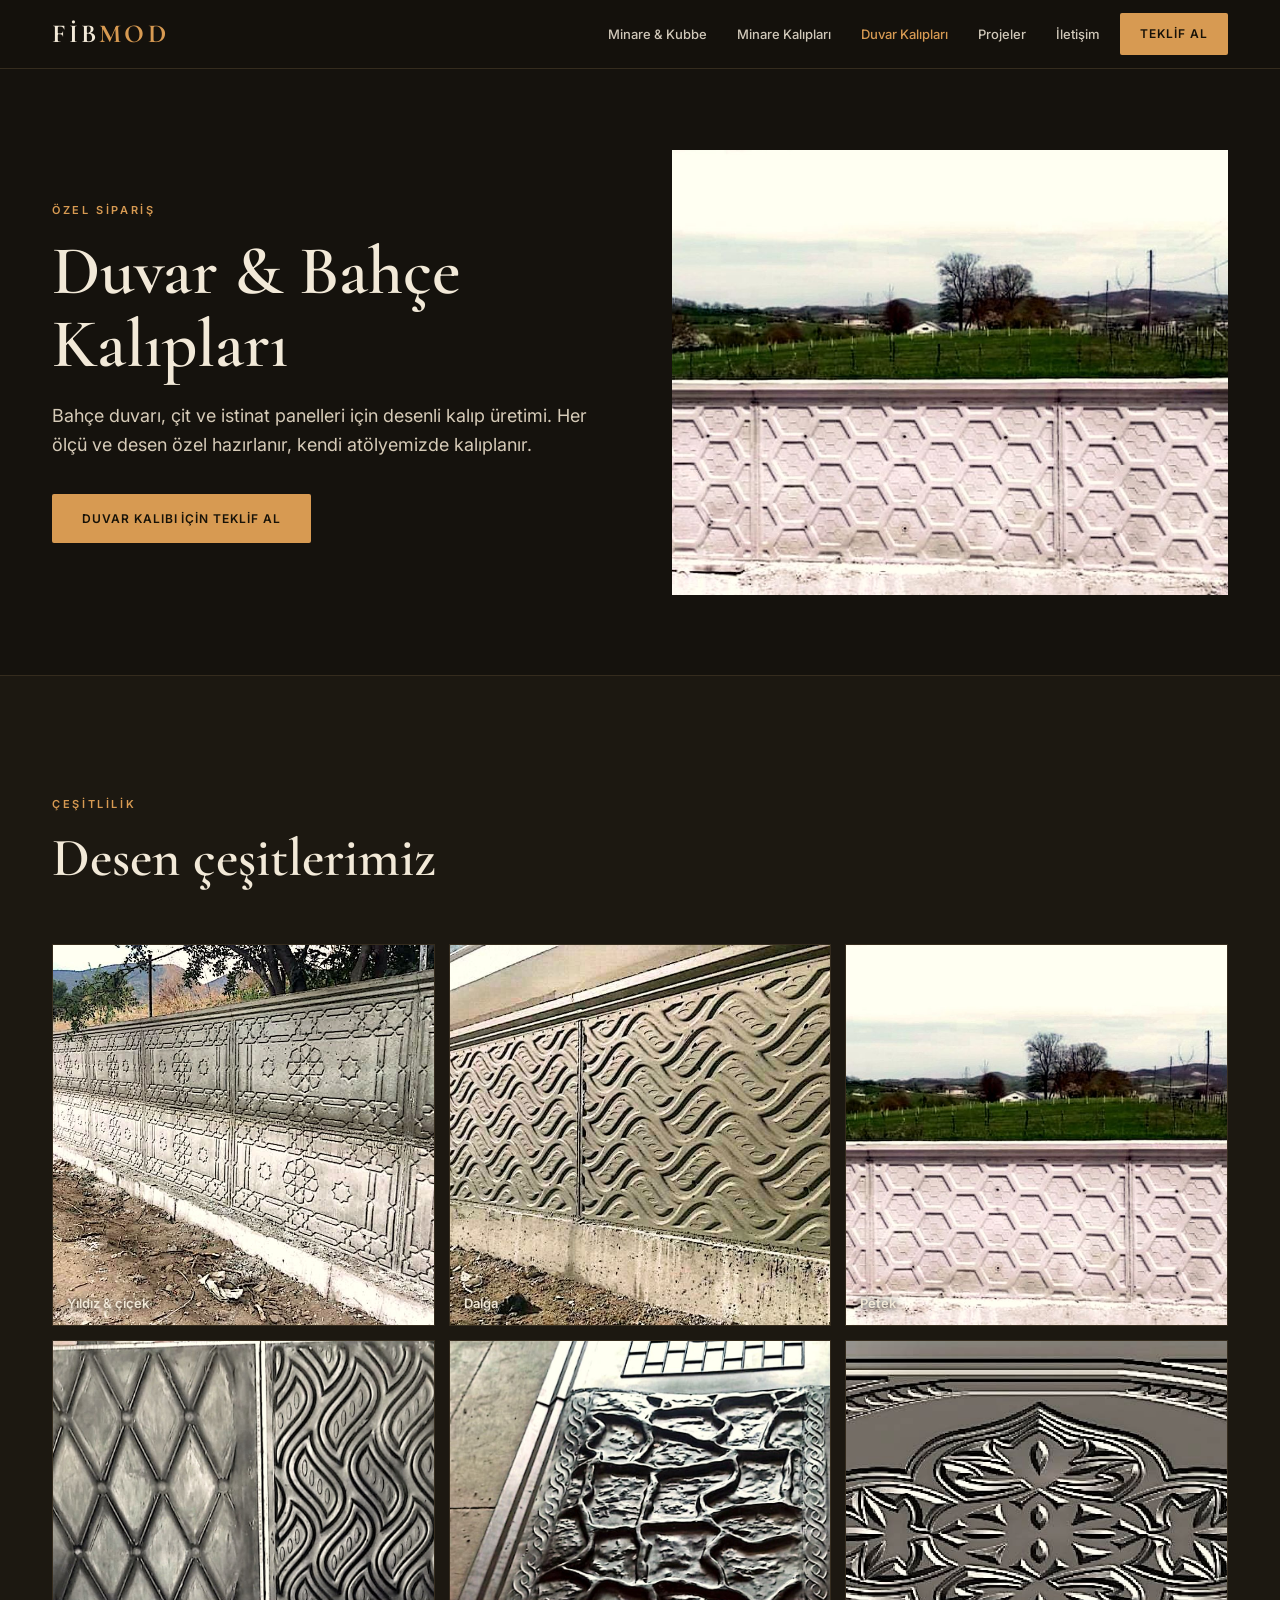
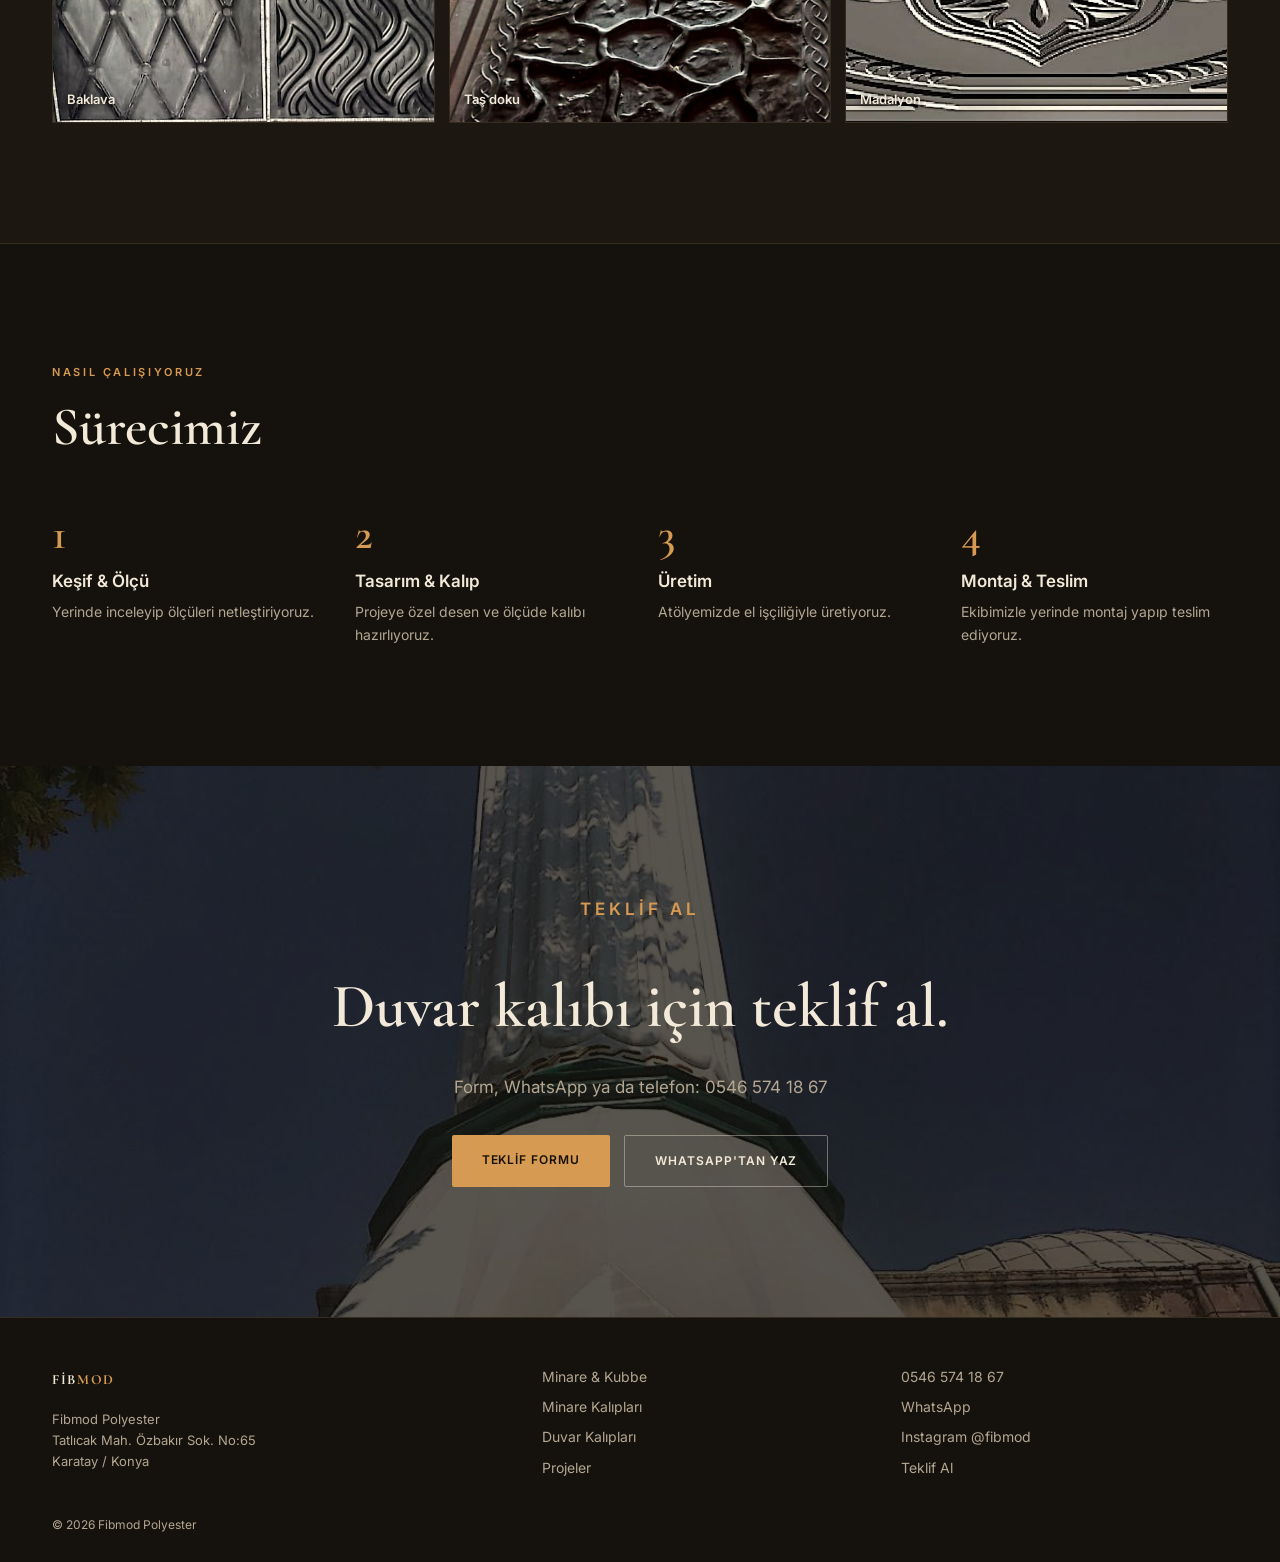
==== duvar-kalip.html @ ae0dadd7 "Add files via upload" ====
<!DOCTYPE html>
<html lang="tr">
<head>
<meta charset="UTF-8">
<meta name="viewport" content="width=device-width, initial-scale=1">
<title>Duvar & Bahçe Kalıpları | Fibmod Polyester</title>
<meta name="description" content="Bahçe duvarı, çit ve istinat panelleri için desenli kalıp üretimi. Fibmod Polyester, Konya.">
<link rel="canonical" href="https://serkanacr93.github.io/fibmod/duvar-kalip.html">
<meta property="og:title" content="Duvar & Bahçe Kalıpları | Fibmod Polyester">
<meta property="og:description" content="Bahçe duvarı, çit ve istinat panelleri için desenli kalıp üretimi. Fibmod Polyester, Konya.">
<meta property="og:image" content="https://serkanacr93.github.io/fibmod/f199.jpg">
<meta property="og:type" content="website">
<link rel="icon" type="image/svg+xml" href="favicon.svg">
<link rel="preconnect" href="https://fonts.googleapis.com">
<link rel="preconnect" href="https://fonts.gstatic.com" crossorigin>
<link href="https://fonts.googleapis.com/css2?family=Cormorant+Garamond:wght@500;600;700&family=Inter:wght@400;500;600&display=swap" rel="stylesheet">
<link rel="stylesheet" href="fibmod.css?v=1">

</head>
<body class="sub">
<header><div class="wrap hd"><a class="logo" href="index.html">FİB<span>MOD</span></a>
<nav id="nav"><a href="minare-kubbe.html">Minare &amp; Kubbe</a><a href="kaliplar.html">Minare Kalıpları</a><a href="duvar-kalip.html" class="on">Duvar Kalıpları</a><a href="projeler.html">Projeler</a><a href="iletisim.html">İletişim</a></nav>
<a class="btn btn-p" href="iletisim.html#teklif">Teklif Al</a>
<button class="nt" id="nt" aria-label="Menü"><span></span><span></span><span></span></button></div></header>
<main>

<section class="page-top"><div class="wrap two">
<div><p class="eyebrow">Özel Sipariş</p><h1>Duvar &amp; Bahçe Kalıpları</h1>
<p class="lead">Bahçe duvarı, çit ve istinat panelleri için desenli kalıp üretimi. Her ölçü ve desen özel hazırlanır, kendi atölyemizde kalıplanır.</p>
<div class="acts"><a class="btn btn-p wa" data-msg="Merhaba, duvar kalıbı için teklif almak istiyorum." href="#">Duvar Kalıbı için Teklif Al</a></div></div>
<div class="ph wide"><img src="f199.jpg" alt="Petek desenli bahçe duvarı" style="object-position:50% 70%"></div></div></section>

<section class="blk alt"><div class="wrap"><div class="sec-h rv"><div><p class="eyebrow">Çeşitlilik</p><h2>Desen çeşitlerimiz</h2></div></div>
<div class="sq rv">
<div><img src="f190.jpg" alt="Yıldız ve çiçek desen" style="object-position:70% 30%" loading="lazy"><span>Yıldız &amp; çiçek</span></div>
<div><img src="f160.jpg" alt="Dalga desen" style="object-position:80% 30%" loading="lazy"><span>Dalga</span></div>
<div><img src="f199.jpg" alt="Petek desen" style="object-position:50% 75%" loading="lazy"><span>Petek</span></div>
<div><img src="f177.jpg" alt="Baklava ve dalga kalıbı" loading="lazy"><span>Baklava</span></div>
<div><img src="f195.jpg" alt="Taş doku kalıbı" loading="lazy"><span>Taş doku</span></div>
<div><img src="f139.jpg" alt="Madalyon desen" loading="lazy"><span>Madalyon</span></div>
</div></div></section>

<section class="blk"><div class="wrap"><div class="sec-h rv"><div><p class="eyebrow">Nasıl Çalışıyoruz</p><h2>Sürecimiz</h2></div></div><div class="steps">
<div class="rv"><b>1</b><h3>Keşif &amp; Ölçü</h3><p>Yerinde inceleyip ölçüleri netleştiriyoruz.</p></div>
<div class="rv"><b>2</b><h3>Tasarım &amp; Kalıp</h3><p>Projeye özel desen ve ölçüde kalıbı hazırlıyoruz.</p></div>
<div class="rv"><b>3</b><h3>Üretim</h3><p>Atölyemizde el işçiliğiyle üretiyoruz.</p></div>
<div class="rv"><b>4</b><h3>Montaj &amp; Teslim</h3><p>Ekibimizle yerinde montaj yapıp teslim ediyoruz.</p></div>
</div></div></section>
<section class="cta"><img src="f374.jpg" alt="" loading="lazy"><div class="wrap"><p class="eyebrow">Teklif Al</p><h2>Duvar kalıbı için teklif al.</h2><p>Form, WhatsApp ya da telefon: 0546 574 18 67</p>
<div class="acts"><a class="btn btn-p" href="iletisim.html#teklif">Teklif Formu</a><a class="btn btn-o wa" data-msg="Merhaba, duvar kalıbı için teklif almak istiyorum." href="#">WhatsApp'tan Yaz</a></div></div></section>

</main>
<footer><div class="wrap fg">
<div><a class="logo" href="index.html" style="display:inline-block;color:var(--ink)">FİB<span>MOD</span></a><p>Fibmod Polyester<br>Tatlıcak Mah. Özbakır Sok. No:65<br>Karatay / Konya</p></div>
<div><a href="minare-kubbe.html">Minare &amp; Kubbe</a><a href="kaliplar.html">Minare Kalıpları</a><a href="duvar-kalip.html">Duvar Kalıpları</a><a href="projeler.html">Projeler</a></div>
<div><a href="tel:+905465741867">0546 574 18 67</a><a class="wa" href="#">WhatsApp</a><a href="https://www.instagram.com/fibmod/" target="_blank" rel="noopener">Instagram @fibmod</a><a href="iletisim.html#teklif">Teklif Al</a></div>
</div><div class="wrap cp">© <span id="yr"></span> Fibmod Polyester</div></footer>
<div class="lb" id="lb"><img alt=""></div>
<script src="fibmod.js?v=1"></script>
</body>
</html>
---- fibmod.css ----
:root{--bg:#15120d;--bg2:#1c1811;--ink:#f2e9d8;--soft:#b3a692;--acc:#d79a52;--line:#352c1e;--serif:"Cormorant Garamond",Georgia,serif;--sans:"Inter",-apple-system,"Segoe UI",sans-serif}
*{box-sizing:border-box}html{scroll-behavior:smooth}
body{margin:0;background:var(--bg);color:var(--ink);font-family:var(--sans);line-height:1.6;-webkit-font-smoothing:antialiased}
img{display:block;width:100%;height:100%;object-fit:cover}
a{color:inherit}
.wrap{max-width:1240px;margin:0 auto;padding:0 32px}
.eyebrow{font-size:11px;letter-spacing:.24em;text-transform:uppercase;color:var(--acc);font-weight:600;margin:0 0 16px}
h1,h2,h3{font-family:var(--serif);font-weight:600;margin:0;color:var(--ink)}
p{color:var(--soft);margin:0}
.center{text-align:center}
.btn{display:inline-block;padding:15px 30px;font-size:12px;font-weight:600;letter-spacing:.08em;text-transform:uppercase;text-decoration:none;border-radius:2px;border:none;cursor:pointer;font-family:var(--sans)}
.btn-p{background:var(--acc);color:#171208}.btn-o{border:1px solid rgba(242,233,216,.4);color:var(--ink);background:none}
.btn:hover{opacity:.9}
header{position:fixed;top:0;left:0;right:0;z-index:20;transition:background .25s,border-color .25s;border-bottom:1px solid transparent}
header.solid,body.sub header{background:rgba(21,18,13,.94);backdrop-filter:blur(10px);border-color:var(--line)}
.hd{display:flex;align-items:center;justify-content:space-between;height:88px;transition:height .25s;gap:20px}
header.solid .hd,body.sub .hd{height:68px}
.logo{font-family:var(--serif);font-size:26px;font-weight:700;letter-spacing:.12em;color:var(--ink);text-decoration:none}.logo span{color:var(--acc)}
nav{display:flex;gap:30px;margin-left:auto}nav a{color:var(--ink);opacity:.85;text-decoration:none;font-size:13px;font-weight:500}
nav a:hover,nav a.on{color:var(--acc);opacity:1}
.hd .btn{padding:11px 20px}
.nt{display:none;background:none;border:none;width:36px;height:36px;padding:0;cursor:pointer;flex-direction:column;justify-content:center;gap:6px}
.nt span{display:block;height:2px;background:var(--ink)}
.hero{position:relative;height:100vh;min-height:680px;max-height:900px;overflow:hidden}
.hero img{position:absolute;top:0;right:0;bottom:0;left:auto;width:62%;object-position:50% 30%}
.hero::after{content:"";position:absolute;inset:0;background:linear-gradient(90deg,rgba(21,18,13,1) 0%,rgba(21,18,13,1) 38%,rgba(21,18,13,.55) 52%,rgba(21,18,13,0) 75%),linear-gradient(0deg,rgba(21,18,13,1) 0%,rgba(21,18,13,0) 30%)}
.hero-c{position:relative;z-index:2;height:100%;display:flex;flex-direction:column;justify-content:center;padding-top:60px}
.hero h1{font-size:clamp(44px,6.4vw,88px);line-height:1.02;max-width:720px}
.hero h1 em{color:var(--acc);font-style:italic}
.hero p.sub{font-size:18px;max-width:480px;margin:24px 0 36px;color:#d6cbb8}
.acts{display:flex;gap:14px;flex-wrap:wrap}
.stats{border-top:1px solid var(--line);border-bottom:1px solid var(--line);background:var(--bg2)}
.stats .wrap{display:grid;grid-template-columns:repeat(4,1fr)}
.stat{padding:36px 28px;border-left:1px solid var(--line)}.stat:first-child{border-left:none;padding-left:0}
.stat b{display:block;font-family:var(--serif);font-size:46px;font-weight:600;color:var(--acc);line-height:1}
.stat span{font-size:12px;letter-spacing:.12em;text-transform:uppercase;color:var(--soft)}
section.blk{padding:120px 0}
section.alt{background:var(--bg2);border-top:1px solid var(--line);border-bottom:1px solid var(--line)}
.sec-h{display:flex;justify-content:space-between;align-items:end;margin-bottom:56px;gap:24px}
.sec-h h2{font-size:clamp(34px,4.4vw,54px);line-height:1.08;max-width:640px}
.sec-h a{color:var(--acc);font-size:12px;letter-spacing:.1em;text-transform:uppercase;text-decoration:none;font-weight:600;white-space:nowrap}
.svc{display:grid;grid-template-columns:1.25fr 1fr;gap:72px;align-items:center;margin-bottom:96px}
.svc:last-child{margin-bottom:0}.svc.rev .ph{order:2}
.svc .ph{aspect-ratio:5/4;overflow:hidden}.svc .ph.tall{aspect-ratio:4/5;max-height:640px}
.svc .num{font-family:var(--serif);font-size:15px;color:var(--acc);letter-spacing:.2em;margin-bottom:18px}
.svc h3{font-size:42px;line-height:1.1;margin-bottom:18px}.svc p{font-size:16px;max-width:440px;margin-bottom:28px}
.lnk{color:var(--ink);font-size:12px;letter-spacing:.1em;text-transform:uppercase;font-weight:600;text-decoration:none;border-bottom:1px solid var(--acc);padding-bottom:6px}
.strip{display:grid;grid-template-columns:repeat(4,1fr);gap:16px}
.strip figure{margin:0}.strip .ph{aspect-ratio:3/4;overflow:hidden}
.strip figcaption{padding-top:16px}.strip figcaption b{display:block;font-family:var(--serif);font-size:22px;font-weight:600}
.strip figcaption span{font-size:13px;color:var(--soft)}
.strip i{font-style:normal;color:var(--acc);font-size:12px;letter-spacing:.18em}
.mos{display:grid;grid-template-columns:repeat(4,1fr);grid-auto-rows:260px;grid-auto-flow:dense;gap:14px}
.mos div{overflow:hidden;position:relative;cursor:zoom-in}.mos .t{grid-row:span 2}.mos .w{grid-column:span 2}
.mos span{position:absolute;left:16px;bottom:14px;font-size:13px;font-weight:600;z-index:2}
.mos div::after{content:"";position:absolute;inset:0;background:linear-gradient(0deg,rgba(21,18,13,.75),rgba(21,18,13,0) 45%)}
.mos div.hide{display:none}
.sq{display:grid;grid-template-columns:repeat(3,1fr);gap:14px}
.sq div{aspect-ratio:1/1;overflow:hidden;position:relative;cursor:zoom-in;border:1px solid var(--line)}
.sq span{position:absolute;left:14px;bottom:12px;font-size:13px;font-weight:600;z-index:2;text-shadow:0 1px 6px #000}
.page-top{padding:150px 0 80px}
.page-top h1{font-size:clamp(40px,5.4vw,72px);line-height:1.05;max-width:820px}
.page-top p.lead{font-size:18px;max-width:620px;margin:22px 0 34px;color:#d6cbb8}
.two{display:grid;grid-template-columns:1fr 1fr;gap:64px;align-items:center}
.two .ph{aspect-ratio:4/5;overflow:hidden;max-height:680px}
.two .ph.wide{aspect-ratio:5/4}
.steps{display:grid;grid-template-columns:repeat(4,1fr);gap:36px}
.steps b{font-family:var(--serif);font-size:44px;color:var(--acc);font-weight:600;line-height:1}
.steps h3{font-family:var(--sans);font-size:17px;font-weight:600;margin:12px 0 6px}.steps p{font-size:14px}
.faq{max-width:760px;margin:0 auto}
.faq details{border-bottom:1px solid var(--line);padding:18px 0}
.faq summary{cursor:pointer;font-weight:600;list-style:none;display:flex;justify-content:space-between;gap:16px}
.faq summary::-webkit-details-marker{display:none}
.faq summary::after{content:"+";color:var(--acc);font-size:20px;line-height:1}
.faq details[open] summary::after{content:"–"}
.faq details p{margin-top:12px;font-size:15px}
.filters{display:flex;gap:12px;flex-wrap:wrap;margin-bottom:32px}
.filters button{background:none;color:var(--soft);border:1px solid var(--line);padding:10px 20px;font:600 13px var(--sans);cursor:pointer;border-radius:2px}
.filters button.on{background:var(--acc);color:#171208;border-color:var(--acc)}
.qf{max-width:680px;margin:0 auto;display:grid;gap:18px}
.qf .row{display:grid;grid-template-columns:1fr 1fr;gap:18px}
.qf label{display:grid;gap:6px;font-size:12px;font-weight:600;letter-spacing:.04em;color:var(--soft);text-transform:uppercase}
.qf input,.qf select,.qf textarea{background:var(--bg);color:var(--ink);border:1px solid var(--line);border-radius:2px;padding:12px 14px;font:15px var(--sans)}
.qf input:focus,.qf select:focus,.qf textarea:focus{outline:none;border-color:var(--acc)}
.qf .btn{justify-self:start}.qf small{color:var(--soft);font-size:12px}
.cta{position:relative;padding:130px 0;text-align:center;overflow:hidden}
.cta img{position:absolute;inset:0;object-position:50% 40%;opacity:.28}
.cta .wrap{position:relative}.cta h2{font-size:clamp(36px,5vw,62px);margin-bottom:18px}.cta p{margin-bottom:34px;font-size:17px}
.cta .acts{justify-content:center}
footer{border-top:1px solid var(--line);padding:48px 0 28px}
.fg{display:grid;grid-template-columns:1.4fr 1fr 1fr;gap:32px;padding-bottom:28px}
.fg a{display:block;color:var(--soft);text-decoration:none;font-size:14px;margin-bottom:8px}.fg a:hover{color:var(--acc)}
.fg p{font-size:13px;margin-top:10px}
.cp{font-size:12px;color:var(--soft)}
.rv{opacity:0;transform:translateY(26px);transition:opacity .7s ease,transform .7s ease}.rv.in{opacity:1;transform:none}
.ph img,.mos img,.sq img{transition:transform .6s ease}.ph:hover img,.mos div:hover img,.sq div:hover img{transform:scale(1.04)}
.lb{position:fixed;inset:0;background:rgba(10,8,5,.94);z-index:50;display:none;align-items:center;justify-content:center;padding:32px;cursor:zoom-out}
.lb.on{display:flex}.lb img{width:auto;height:auto;max-width:100%;max-height:100%;object-fit:contain}
@media(prefers-reduced-motion:reduce){.rv{opacity:1;transform:none;transition:none}html{scroll-behavior:auto}}
@media(max-width:900px){
nav{display:none;position:absolute;top:100%;left:0;right:0;background:var(--bg);border-bottom:1px solid var(--line);flex-direction:column;gap:16px;padding:20px 24px 26px}
nav.open{display:flex}.nt{display:flex}.hd{height:68px}header{background:rgba(21,18,13,.94);border-color:var(--line)}
.wrap{padding:0 20px}
.hero{height:auto;min-height:0;max-height:none;padding:140px 0 70px}.hero img{width:100%;object-position:50% 30%}
.hero::after{background:linear-gradient(0deg,rgba(21,18,13,1) 8%,rgba(21,18,13,.78) 55%,rgba(21,18,13,.85) 100%)}
.stats .wrap{grid-template-columns:1fr 1fr}.stat{padding:22px 0 22px 18px}.stat:nth-child(odd){border-left:none;padding-left:0}.stat b{font-size:36px}
section.blk{padding:72px 0}.sec-h{display:block;margin-bottom:32px}.sec-h a{display:inline-block;margin-top:14px}
.svc,.two{grid-template-columns:1fr;gap:24px}.svc{margin-bottom:56px}.svc.rev .ph{order:0}.svc h3{font-size:32px}
.strip{grid-template-columns:1fr 1fr}.mos{grid-template-columns:1fr 1fr;grid-auto-rows:170px}.sq{grid-template-columns:1fr 1fr}
.steps{grid-template-columns:1fr 1fr;gap:28px}.page-top{padding:110px 0 56px}
.qf .row{grid-template-columns:1fr}.fg{grid-template-columns:1fr;gap:20px}.cta{padding:80px 0}
.hd .btn{padding:9px 14px;font-size:11px}
}
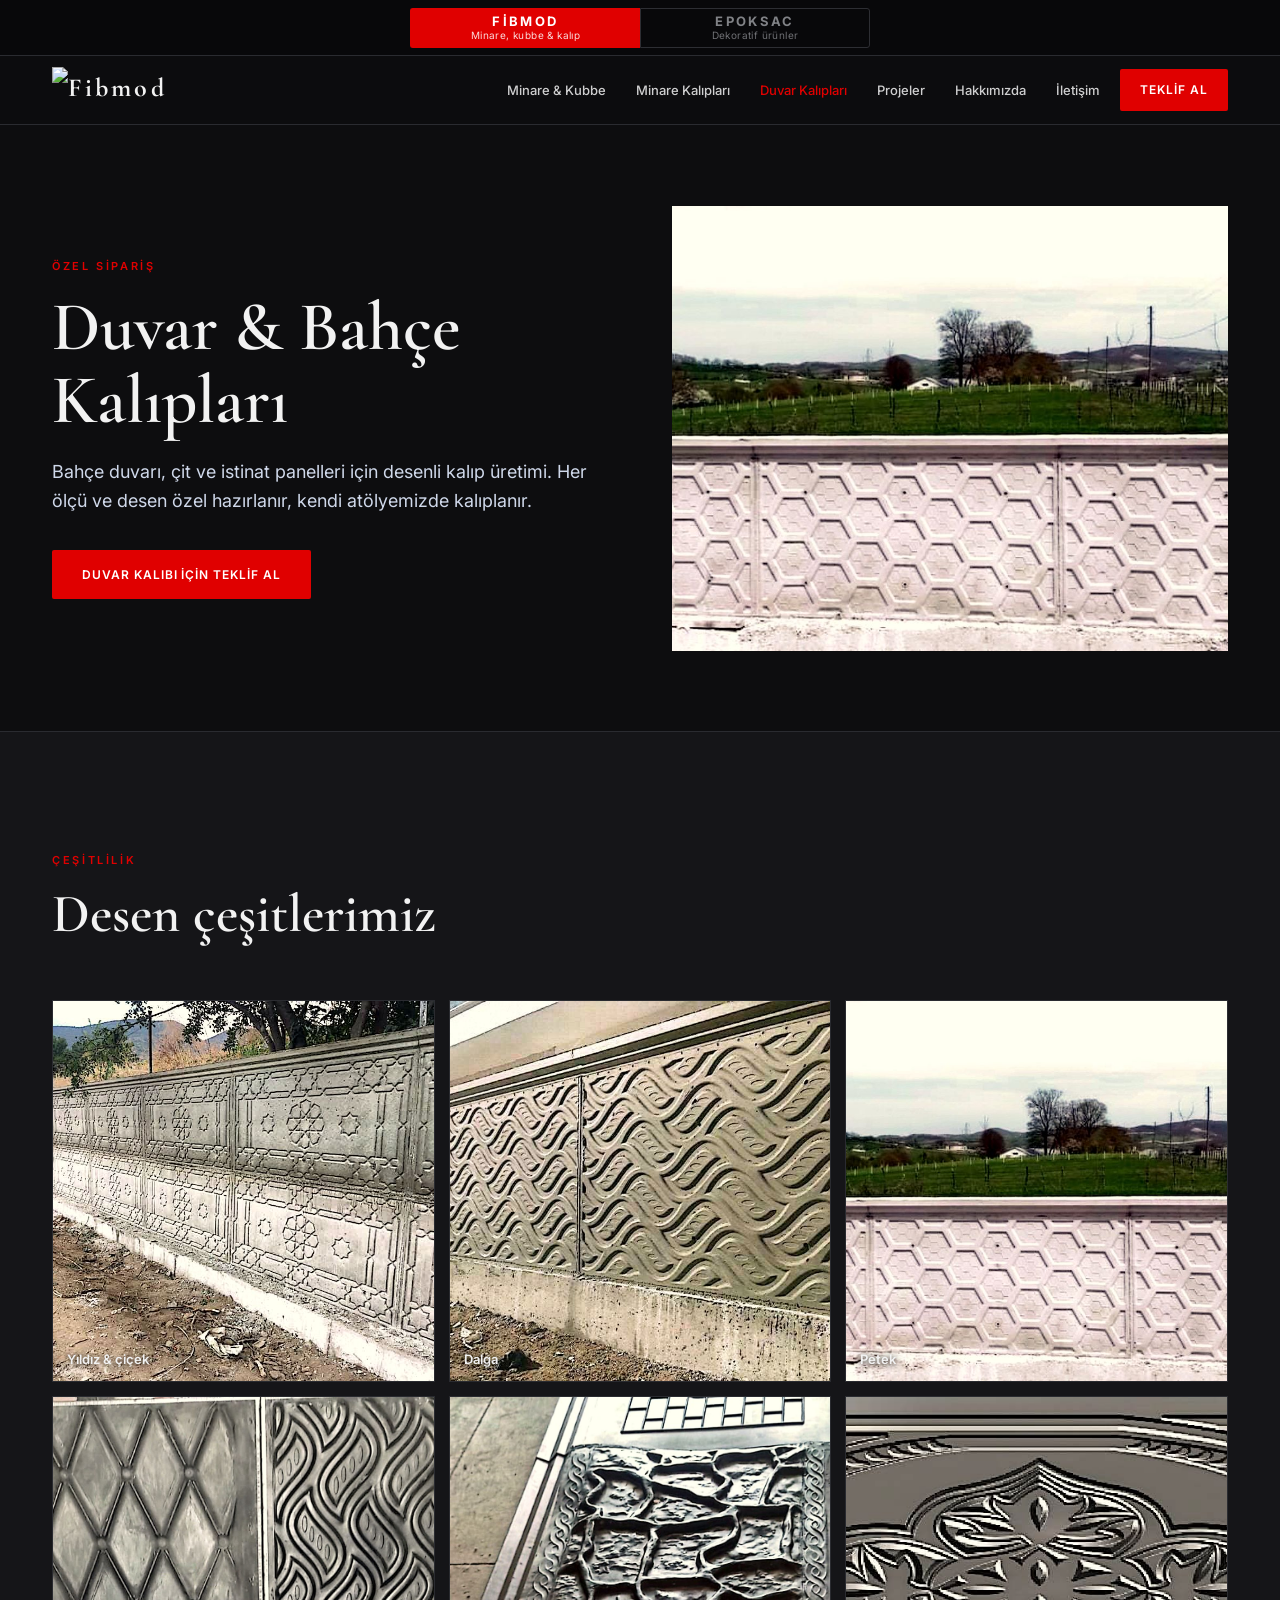
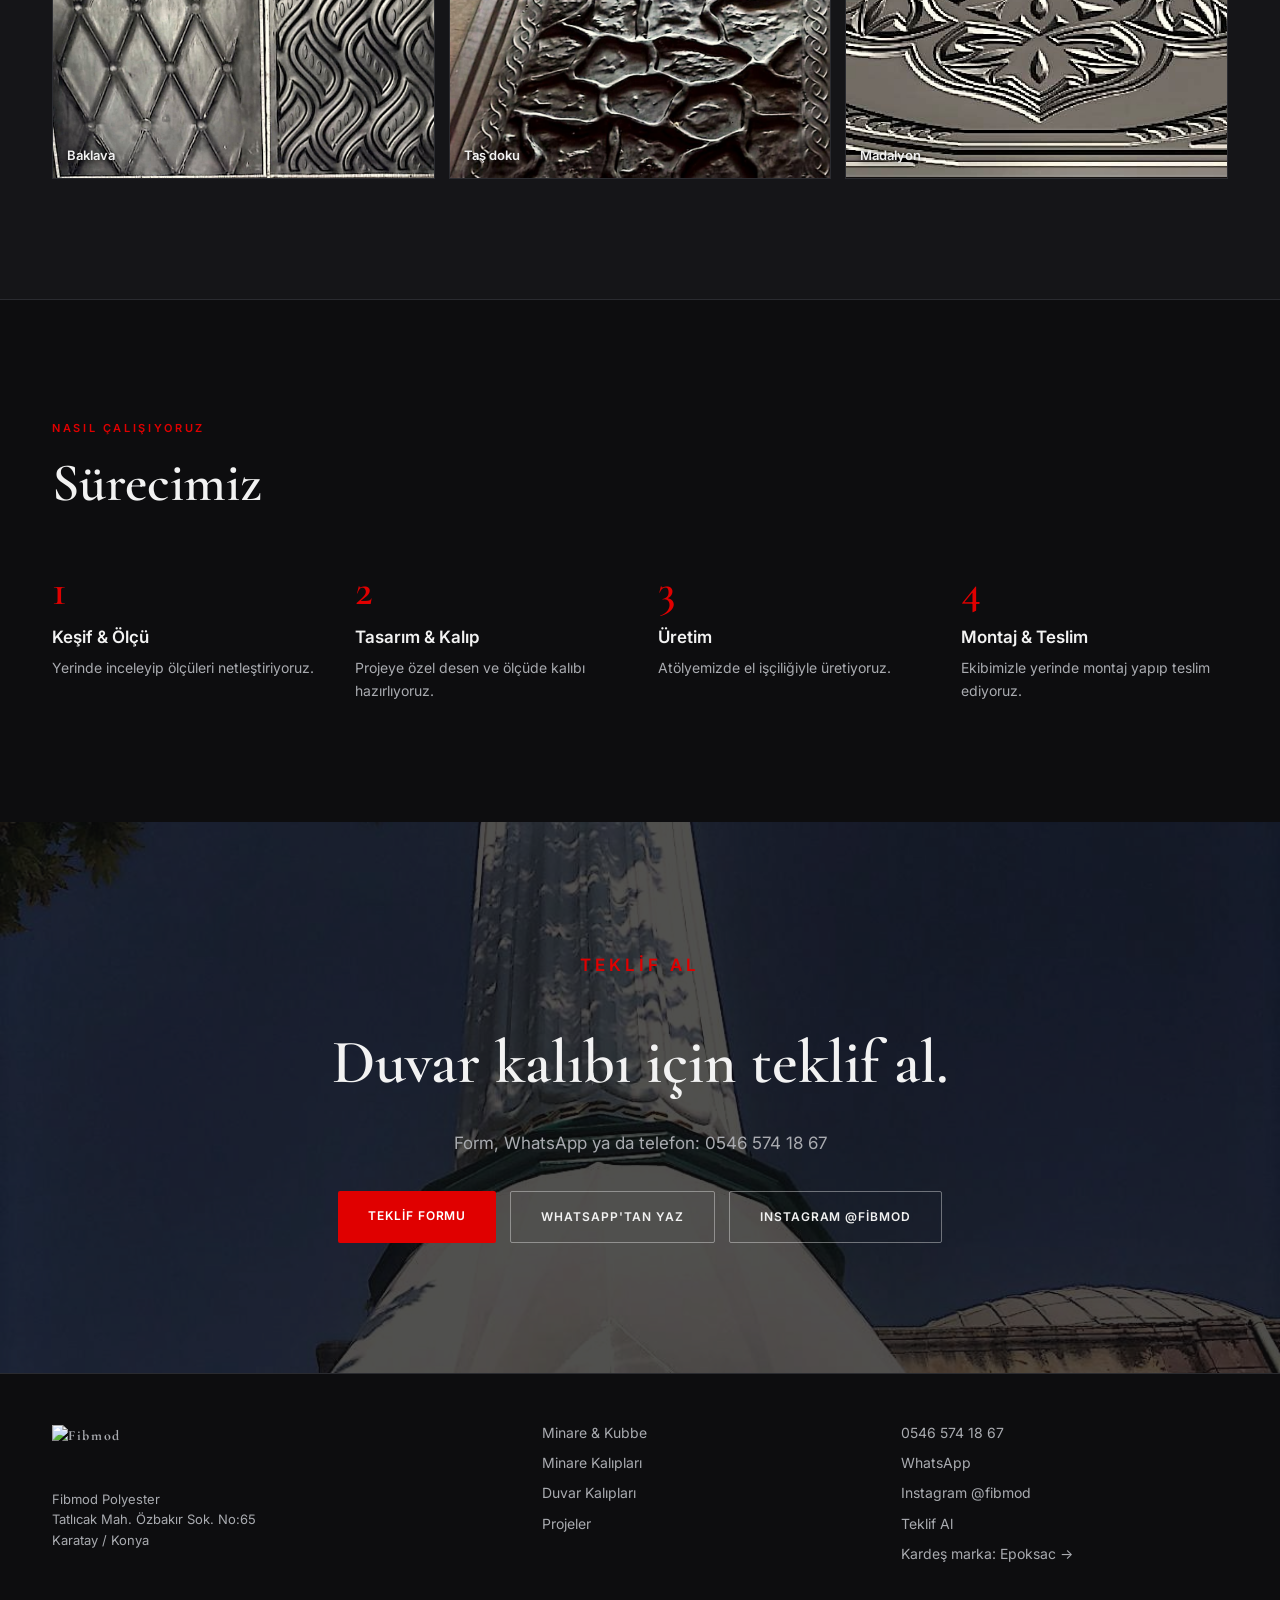
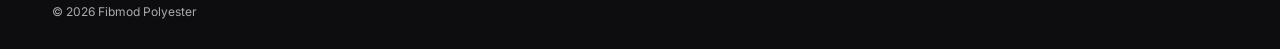
==== commit a88596e0: "Add files via upload" ====
--- a/duvar-kalip.html
+++ b/duvar-kalip.html
@@ -5,21 +5,22 @@
 <meta name="viewport" content="width=device-width, initial-scale=1">
 <title>Duvar & Bahçe Kalıpları | Fibmod Polyester</title>
 <meta name="description" content="Bahçe duvarı, çit ve istinat panelleri için desenli kalıp üretimi. Fibmod Polyester, Konya.">
-<link rel="canonical" href="https://serkanacr93.github.io/fibmod/duvar-kalip.html">
+<link rel="canonical" href="https://fibmod.epoksac.com/duvar-kalip.html">
 <meta property="og:title" content="Duvar & Bahçe Kalıpları | Fibmod Polyester">
 <meta property="og:description" content="Bahçe duvarı, çit ve istinat panelleri için desenli kalıp üretimi. Fibmod Polyester, Konya.">
-<meta property="og:image" content="https://serkanacr93.github.io/fibmod/f199.jpg">
+<meta property="og:image" content="https://fibmod.epoksac.com/f199.jpg">
 <meta property="og:type" content="website">
 <link rel="icon" type="image/svg+xml" href="favicon.svg">
 <link rel="preconnect" href="https://fonts.googleapis.com">
 <link rel="preconnect" href="https://fonts.gstatic.com" crossorigin>
 <link href="https://fonts.googleapis.com/css2?family=Cormorant+Garamond:wght@500;600;700&family=Inter:wght@400;500;600&display=swap" rel="stylesheet">
-<link rel="stylesheet" href="fibmod.css?v=1">
+<link rel="stylesheet" href="fibmod.css?v=4">
 
 </head>
 <body class="sub">
-<header><div class="wrap hd"><a class="logo" href="index.html">FİB<span>MOD</span></a>
-<nav id="nav"><a href="minare-kubbe.html">Minare &amp; Kubbe</a><a href="kaliplar.html">Minare Kalıpları</a><a href="duvar-kalip.html" class="on">Duvar Kalıpları</a><a href="projeler.html">Projeler</a><a href="iletisim.html">İletişim</a></nav>
+<div class="sw"><a class="on" href="https://fibmod.epoksac.com/"><b>FİBMOD</b><span>Minare, kubbe &amp; kalıp</span></a><a href="https://www.epoksac.com.tr/"><b>EPOKSAC</b><span>Dekoratif ürünler</span></a></div>
+<header><div class="wrap hd"><a class="logo" href="index.html"><img src="logo.svg" alt="Fibmod" height="38"></a>
+<nav id="nav"><a href="minare-kubbe.html">Minare &amp; Kubbe</a><a href="kaliplar.html">Minare Kalıpları</a><a href="duvar-kalip.html" class="on">Duvar Kalıpları</a><a href="projeler.html">Projeler</a><a href="index.html#hakkimizda">Hakkımızda</a><a href="iletisim.html">İletişim</a></nav>
 <a class="btn btn-p" href="iletisim.html#teklif">Teklif Al</a>
 <button class="nt" id="nt" aria-label="Menü"><span></span><span></span><span></span></button></div></header>
 <main>
@@ -47,15 +48,15 @@
 <div class="rv"><b>4</b><h3>Montaj &amp; Teslim</h3><p>Ekibimizle yerinde montaj yapıp teslim ediyoruz.</p></div>
 </div></div></section>
 <section class="cta"><img src="f374.jpg" alt="" loading="lazy"><div class="wrap"><p class="eyebrow">Teklif Al</p><h2>Duvar kalıbı için teklif al.</h2><p>Form, WhatsApp ya da telefon: 0546 574 18 67</p>
-<div class="acts"><a class="btn btn-p" href="iletisim.html#teklif">Teklif Formu</a><a class="btn btn-o wa" data-msg="Merhaba, duvar kalıbı için teklif almak istiyorum." href="#">WhatsApp'tan Yaz</a></div></div></section>
+<div class="acts"><a class="btn btn-p" href="iletisim.html#teklif">Teklif Formu</a><a class="btn btn-o wa" data-msg="Merhaba, duvar kalıbı için teklif almak istiyorum." href="#">WhatsApp'tan Yaz</a><a class="btn btn-o" href="https://www.instagram.com/fibmod/" target="_blank" rel="noopener">Instagram @fibmod</a></div></div></section>
 
 </main>
 <footer><div class="wrap fg">
-<div><a class="logo" href="index.html" style="display:inline-block;color:var(--ink)">FİB<span>MOD</span></a><p>Fibmod Polyester<br>Tatlıcak Mah. Özbakır Sok. No:65<br>Karatay / Konya</p></div>
+<div><a class="logo" href="index.html" style="display:inline-block"><img src="logo.svg" alt="Fibmod" height="40"></a><p>Fibmod Polyester<br>Tatlıcak Mah. Özbakır Sok. No:65<br>Karatay / Konya</p></div>
 <div><a href="minare-kubbe.html">Minare &amp; Kubbe</a><a href="kaliplar.html">Minare Kalıpları</a><a href="duvar-kalip.html">Duvar Kalıpları</a><a href="projeler.html">Projeler</a></div>
-<div><a href="tel:+905465741867">0546 574 18 67</a><a class="wa" href="#">WhatsApp</a><a href="https://www.instagram.com/fibmod/" target="_blank" rel="noopener">Instagram @fibmod</a><a href="iletisim.html#teklif">Teklif Al</a></div>
+<div><a href="tel:+905465741867">0546 574 18 67</a><a class="wa" href="#">WhatsApp</a><a href="https://www.instagram.com/fibmod/" target="_blank" rel="noopener">Instagram @fibmod</a><a href="iletisim.html#teklif">Teklif Al</a><a href="https://www.epoksac.com.tr/" rel="noopener">Kardeş marka: Epoksac →</a></div>
 </div><div class="wrap cp">© <span id="yr"></span> Fibmod Polyester</div></footer>
 <div class="lb" id="lb"><img alt=""></div>
-<script src="fibmod.js?v=1"></script>
+<script src="fibmod.js?v=4"></script>
 </body>
 </html>
--- a/fibmod.css
+++ b/fibmod.css
@@ -1,6 +1,16 @@
 
-:root{--bg:#15120d;--bg2:#1c1811;--ink:#f2e9d8;--soft:#b3a692;--acc:#d79a52;--line:#352c1e;--serif:"Cormorant Garamond",Georgia,serif;--sans:"Inter",-apple-system,"Segoe UI",sans-serif}
+:root{--bg:#0d0d0f;--bg2:#151518;--ink:#f2f2f2;--soft:#a9abb0;--acc:#e00000;--line:#2a2b30;--serif:"Cormorant Garamond",Georgia,serif;--sans:"Inter",-apple-system,"Segoe UI",sans-serif}
 *{box-sizing:border-box}html{scroll-behavior:smooth}
+#hakkimizda{scroll-margin-top:130px}
+.ab{display:grid;grid-template-columns:1.1fr .9fr;gap:64px;align-items:start}.ab h2{font-size:clamp(30px,3.6vw,46px);line-height:1.1;margin-bottom:22px}.ab p{margin-bottom:16px}.ab .lead{font-family:var(--serif);font-style:italic;font-size:clamp(22px,2.6vw,30px);line-height:1.35;color:var(--acc);margin-bottom:28px}.ab ul{list-style:none;margin:0;padding:0;columns:1}.ab li{padding:10px 0;border-bottom:1px solid var(--line);font-size:15px}.ab li::before{content:"—";color:var(--acc);margin-right:12px}.ab .tags{margin-top:26px;font-size:12px;letter-spacing:.16em;text-transform:uppercase;color:var(--acc);font-weight:600}.ab h3{font-family:var(--serif);font-size:24px;margin:0 0 14px}@media(max-width:900px){.ab{grid-template-columns:1fr;gap:36px}}
+body{padding-top:56px}
+.sw{position:fixed;top:0;left:0;right:0;height:56px;z-index:60;display:flex;justify-content:center;align-items:center;background:#08080a;border-bottom:1px solid #2a2b30}
+.sw a{display:flex;flex-direction:column;align-items:center;justify-content:center;width:min(230px,44vw);height:40px;border:1px solid #3a3b41;color:#a9abb0;text-decoration:none}
+.sw a:first-child{border-right:none;border-radius:3px 0 0 3px}.sw a:last-child{border-radius:0 3px 3px 0}
+.sw b{font-size:13px;letter-spacing:.18em;line-height:1.1}.sw span{font-size:10px;letter-spacing:.04em;opacity:.85;line-height:1.2}
+.sw a.on{background:#e00000;border-color:#e00000;color:#fff}.sw a:not(.on){opacity:.75}
+@media(max-width:900px){.sw span{display:none}.sw a{height:36px}}
+
 body{margin:0;background:var(--bg);color:var(--ink);font-family:var(--sans);line-height:1.6;-webkit-font-smoothing:antialiased}
 img{display:block;width:100%;height:100%;object-fit:cover}
 a{color:inherit}
@@ -10,13 +20,13 @@
 p{color:var(--soft);margin:0}
 .center{text-align:center}
 .btn{display:inline-block;padding:15px 30px;font-size:12px;font-weight:600;letter-spacing:.08em;text-transform:uppercase;text-decoration:none;border-radius:2px;border:none;cursor:pointer;font-family:var(--sans)}
-.btn-p{background:var(--acc);color:#171208}.btn-o{border:1px solid rgba(242,233,216,.4);color:var(--ink);background:none}
+.btn-p{background:var(--acc);color:#fff}.btn-o{border:1px solid rgba(242,242,242,.4);color:var(--ink);background:none}
 .btn:hover{opacity:.9}
-header{position:fixed;top:0;left:0;right:0;z-index:20;transition:background .25s,border-color .25s;border-bottom:1px solid transparent}
-header.solid,body.sub header{background:rgba(21,18,13,.94);backdrop-filter:blur(10px);border-color:var(--line)}
+header{position:fixed;top:56px;left:0;right:0;z-index:20;transition:background .25s,border-color .25s;border-bottom:1px solid transparent}
+header.solid,body.sub header{background:rgba(13,13,15,.94);backdrop-filter:blur(10px);border-color:var(--line)}
 .hd{display:flex;align-items:center;justify-content:space-between;height:88px;transition:height .25s;gap:20px}
 header.solid .hd,body.sub .hd{height:68px}
-.logo{font-family:var(--serif);font-size:26px;font-weight:700;letter-spacing:.12em;color:var(--ink);text-decoration:none}.logo span{color:var(--acc)}
+.logo img{display:block;height:46px;width:auto}.logo{font-family:var(--serif);font-size:26px;font-weight:700;letter-spacing:.12em;color:var(--ink);text-decoration:none}.logo span{color:var(--acc)}
 nav{display:flex;gap:30px;margin-left:auto}nav a{color:var(--ink);opacity:.85;text-decoration:none;font-size:13px;font-weight:500}
 nav a:hover,nav a.on{color:var(--acc);opacity:1}
 .hd .btn{padding:11px 20px}
@@ -24,11 +34,11 @@
 .nt span{display:block;height:2px;background:var(--ink)}
 .hero{position:relative;height:100vh;min-height:680px;max-height:900px;overflow:hidden}
 .hero img{position:absolute;top:0;right:0;bottom:0;left:auto;width:62%;object-position:50% 30%}
-.hero::after{content:"";position:absolute;inset:0;background:linear-gradient(90deg,rgba(21,18,13,1) 0%,rgba(21,18,13,1) 38%,rgba(21,18,13,.55) 52%,rgba(21,18,13,0) 75%),linear-gradient(0deg,rgba(21,18,13,1) 0%,rgba(21,18,13,0) 30%)}
+.hero::after{content:"";position:absolute;inset:0;background:linear-gradient(90deg,rgba(13,13,15,1) 0%,rgba(13,13,15,1) 38%,rgba(13,13,15,.55) 52%,rgba(13,13,15,0) 75%),linear-gradient(0deg,rgba(13,13,15,1) 0%,rgba(13,13,15,0) 30%)}
 .hero-c{position:relative;z-index:2;height:100%;display:flex;flex-direction:column;justify-content:center;padding-top:60px}
 .hero h1{font-size:clamp(44px,6.4vw,88px);line-height:1.02;max-width:720px}
 .hero h1 em{color:var(--acc);font-style:italic}
-.hero p.sub{font-size:18px;max-width:480px;margin:24px 0 36px;color:#d6cbb8}
+.hero p.sub{font-size:18px;max-width:480px;margin:24px 0 36px;color:#cfd8ea}
 .acts{display:flex;gap:14px;flex-wrap:wrap}
 .stats{border-top:1px solid var(--line);border-bottom:1px solid var(--line);background:var(--bg2)}
 .stats .wrap{display:grid;grid-template-columns:repeat(4,1fr)}
@@ -54,14 +64,14 @@
 .mos{display:grid;grid-template-columns:repeat(4,1fr);grid-auto-rows:260px;grid-auto-flow:dense;gap:14px}
 .mos div{overflow:hidden;position:relative;cursor:zoom-in}.mos .t{grid-row:span 2}.mos .w{grid-column:span 2}
 .mos span{position:absolute;left:16px;bottom:14px;font-size:13px;font-weight:600;z-index:2}
-.mos div::after{content:"";position:absolute;inset:0;background:linear-gradient(0deg,rgba(21,18,13,.75),rgba(21,18,13,0) 45%)}
+.mos div::after{content:"";position:absolute;inset:0;background:linear-gradient(0deg,rgba(13,13,15,.75),rgba(13,13,15,0) 45%)}
 .mos div.hide{display:none}
 .sq{display:grid;grid-template-columns:repeat(3,1fr);gap:14px}
 .sq div{aspect-ratio:1/1;overflow:hidden;position:relative;cursor:zoom-in;border:1px solid var(--line)}
 .sq span{position:absolute;left:14px;bottom:12px;font-size:13px;font-weight:600;z-index:2;text-shadow:0 1px 6px #000}
 .page-top{padding:150px 0 80px}
 .page-top h1{font-size:clamp(40px,5.4vw,72px);line-height:1.05;max-width:820px}
-.page-top p.lead{font-size:18px;max-width:620px;margin:22px 0 34px;color:#d6cbb8}
+.page-top p.lead{font-size:18px;max-width:620px;margin:22px 0 34px;color:#cfd8ea}
 .two{display:grid;grid-template-columns:1fr 1fr;gap:64px;align-items:center}
 .two .ph{aspect-ratio:4/5;overflow:hidden;max-height:680px}
 .two .ph.wide{aspect-ratio:5/4}
@@ -77,7 +87,7 @@
 .faq details p{margin-top:12px;font-size:15px}
 .filters{display:flex;gap:12px;flex-wrap:wrap;margin-bottom:32px}
 .filters button{background:none;color:var(--soft);border:1px solid var(--line);padding:10px 20px;font:600 13px var(--sans);cursor:pointer;border-radius:2px}
-.filters button.on{background:var(--acc);color:#171208;border-color:var(--acc)}
+.filters button.on{background:var(--acc);color:#fff;border-color:var(--acc)}
 .qf{max-width:680px;margin:0 auto;display:grid;gap:18px}
 .qf .row{display:grid;grid-template-columns:1fr 1fr;gap:18px}
 .qf label{display:grid;gap:6px;font-size:12px;font-weight:600;letter-spacing:.04em;color:var(--soft);text-transform:uppercase}
@@ -100,10 +110,10 @@
 @media(prefers-reduced-motion:reduce){.rv{opacity:1;transform:none;transition:none}html{scroll-behavior:auto}}
 @media(max-width:900px){
 nav{display:none;position:absolute;top:100%;left:0;right:0;background:var(--bg);border-bottom:1px solid var(--line);flex-direction:column;gap:16px;padding:20px 24px 26px}
-nav.open{display:flex}.nt{display:flex}.hd{height:68px}header{background:rgba(21,18,13,.94);border-color:var(--line)}
+nav.open{display:flex}.nt{display:flex}.hd{height:68px}header{background:rgba(13,13,15,.94);border-color:var(--line)}
 .wrap{padding:0 20px}
 .hero{height:auto;min-height:0;max-height:none;padding:140px 0 70px}.hero img{width:100%;object-position:50% 30%}
-.hero::after{background:linear-gradient(0deg,rgba(21,18,13,1) 8%,rgba(21,18,13,.78) 55%,rgba(21,18,13,.85) 100%)}
+.hero::after{background:linear-gradient(0deg,rgba(13,13,15,1) 8%,rgba(13,13,15,.78) 55%,rgba(13,13,15,.85) 100%)}
 .stats .wrap{grid-template-columns:1fr 1fr}.stat{padding:22px 0 22px 18px}.stat:nth-child(odd){border-left:none;padding-left:0}.stat b{font-size:36px}
 section.blk{padding:72px 0}.sec-h{display:block;margin-bottom:32px}.sec-h a{display:inline-block;margin-top:14px}
 .svc,.two{grid-template-columns:1fr;gap:24px}.svc{margin-bottom:56px}.svc.rev .ph{order:0}.svc h3{font-size:32px}
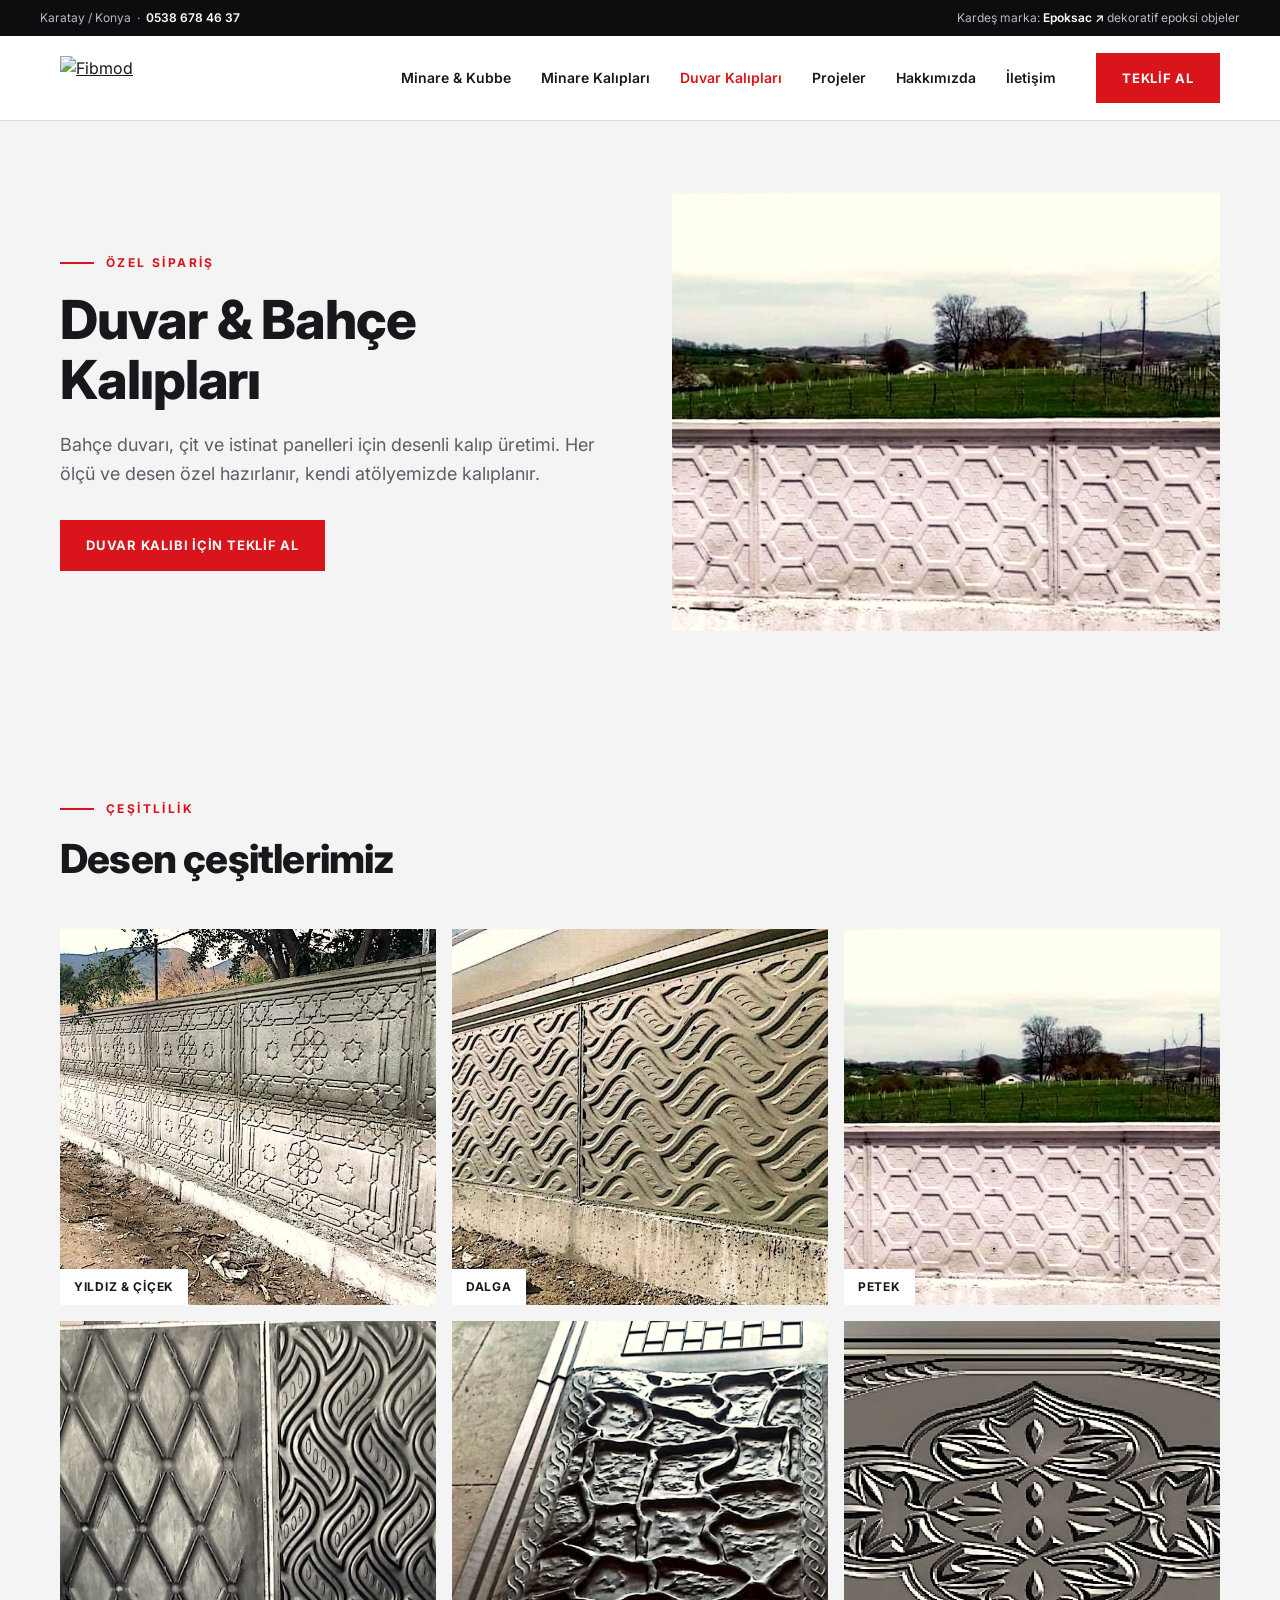
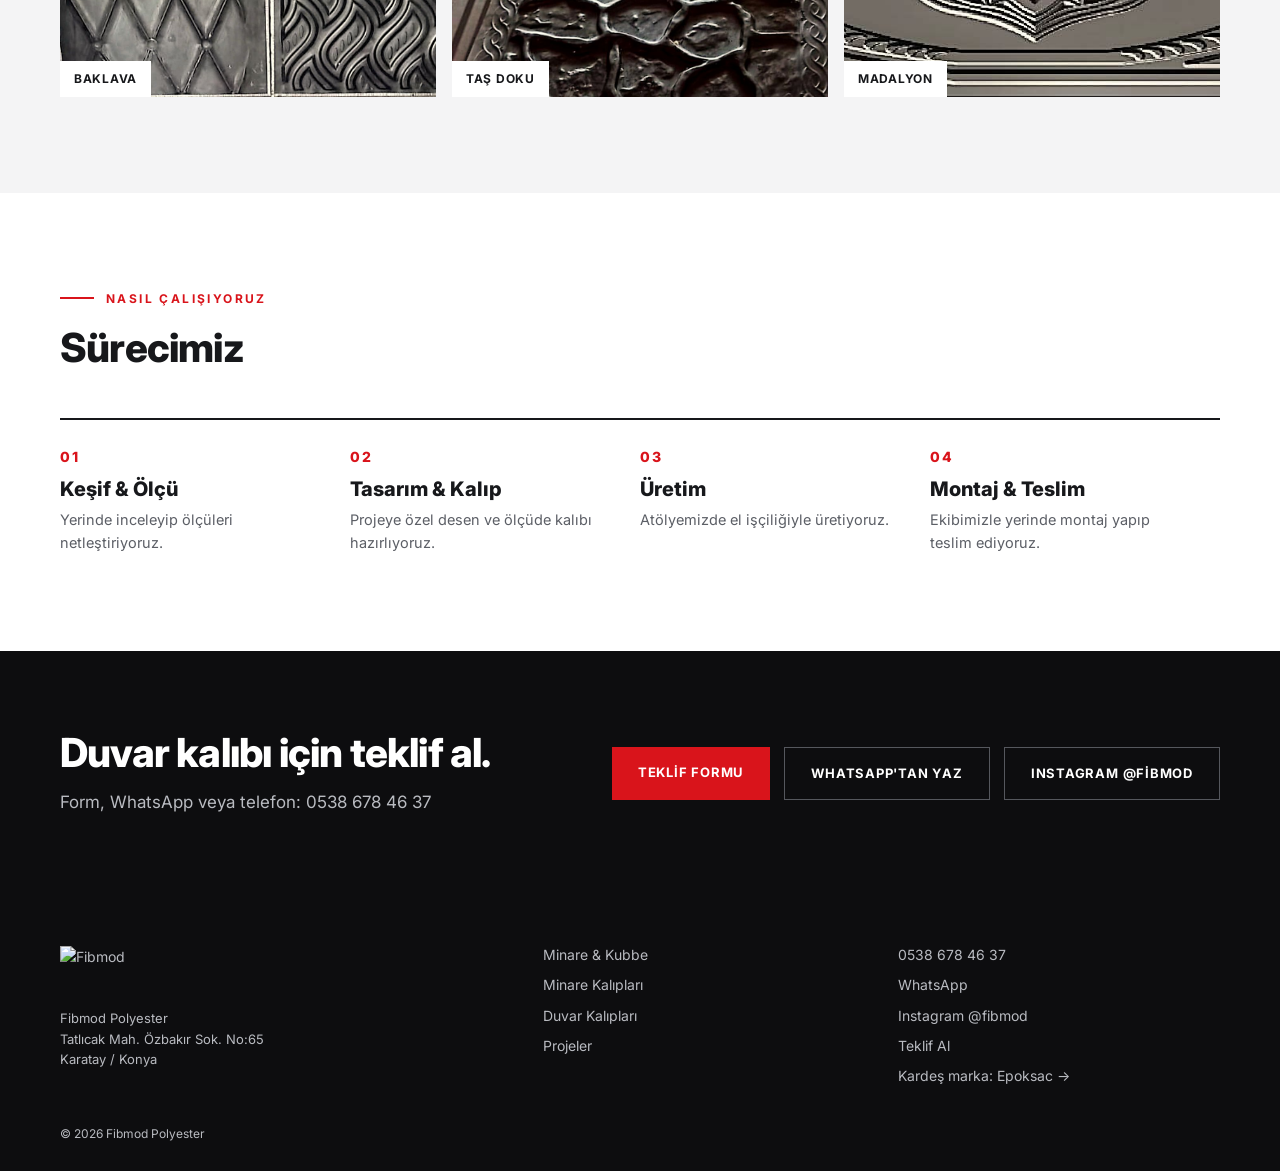
==== commit 1a318573: "Add files via upload" ====
--- a/duvar-kalip.html
+++ b/duvar-kalip.html
@@ -13,13 +13,13 @@
 <link rel="icon" type="image/svg+xml" href="favicon.svg">
 <link rel="preconnect" href="https://fonts.googleapis.com">
 <link rel="preconnect" href="https://fonts.gstatic.com" crossorigin>
-<link href="https://fonts.googleapis.com/css2?family=Cormorant+Garamond:wght@500;600;700&family=Inter:wght@400;500;600&display=swap" rel="stylesheet">
-<link rel="stylesheet" href="fibmod.css?v=4">
+<link href="https://fonts.googleapis.com/css2?family=Inter:wght@400;500;600;700;800&display=swap" rel="stylesheet">
+<link rel="stylesheet" href="fibmod.css?v=5">
 
 </head>
 <body class="sub">
-<div class="sw"><a class="on" href="https://fibmod.epoksac.com/"><b>FİBMOD</b><span>Minare, kubbe &amp; kalıp</span></a><a href="https://www.epoksac.com.tr/"><b>EPOKSAC</b><span>Dekoratif ürünler</span></a></div>
-<header><div class="wrap hd"><a class="logo" href="index.html"><img src="logo.svg" alt="Fibmod" height="38"></a>
+<div class="ut"><span>Karatay / Konya &nbsp;·&nbsp; <b><a href="tel:+905386784637">0538 678 46 37</a></b></span><span>Kardeş marka: <a href="https://www.epoksac.com.tr/" rel="noopener"><b>Epoksac ↗</b></a> dekoratif epoksi objeler</span></div>
+<header><div class="wrap hd"><a class="logo" href="index.html"><img src="logo-light.svg" alt="Fibmod" height="44"></a>
 <nav id="nav"><a href="minare-kubbe.html">Minare &amp; Kubbe</a><a href="kaliplar.html">Minare Kalıpları</a><a href="duvar-kalip.html" class="on">Duvar Kalıpları</a><a href="projeler.html">Projeler</a><a href="index.html#hakkimizda">Hakkımızda</a><a href="iletisim.html">İletişim</a></nav>
 <a class="btn btn-p" href="iletisim.html#teklif">Teklif Al</a>
 <button class="nt" id="nt" aria-label="Menü"><span></span><span></span><span></span></button></div></header>
@@ -42,21 +42,21 @@
 </div></div></section>
 
 <section class="blk"><div class="wrap"><div class="sec-h rv"><div><p class="eyebrow">Nasıl Çalışıyoruz</p><h2>Sürecimiz</h2></div></div><div class="steps">
-<div class="rv"><b>1</b><h3>Keşif &amp; Ölçü</h3><p>Yerinde inceleyip ölçüleri netleştiriyoruz.</p></div>
-<div class="rv"><b>2</b><h3>Tasarım &amp; Kalıp</h3><p>Projeye özel desen ve ölçüde kalıbı hazırlıyoruz.</p></div>
-<div class="rv"><b>3</b><h3>Üretim</h3><p>Atölyemizde el işçiliğiyle üretiyoruz.</p></div>
-<div class="rv"><b>4</b><h3>Montaj &amp; Teslim</h3><p>Ekibimizle yerinde montaj yapıp teslim ediyoruz.</p></div>
+<div class="rv"><b>01</b><h3>Keşif &amp; Ölçü</h3><p>Yerinde inceleyip ölçüleri netleştiriyoruz.</p></div>
+<div class="rv"><b>02</b><h3>Tasarım &amp; Kalıp</h3><p>Projeye özel desen ve ölçüde kalıbı hazırlıyoruz.</p></div>
+<div class="rv"><b>03</b><h3>Üretim</h3><p>Atölyemizde el işçiliğiyle üretiyoruz.</p></div>
+<div class="rv"><b>04</b><h3>Montaj &amp; Teslim</h3><p>Ekibimizle yerinde montaj yapıp teslim ediyoruz.</p></div>
 </div></div></section>
-<section class="cta"><img src="f374.jpg" alt="" loading="lazy"><div class="wrap"><p class="eyebrow">Teklif Al</p><h2>Duvar kalıbı için teklif al.</h2><p>Form, WhatsApp ya da telefon: 0546 574 18 67</p>
+<section class="cta dark"><div class="wrap"><div><h2>Duvar kalıbı için teklif al.</h2><p>Form, WhatsApp veya telefon: 0538 678 46 37</p></div>
 <div class="acts"><a class="btn btn-p" href="iletisim.html#teklif">Teklif Formu</a><a class="btn btn-o wa" data-msg="Merhaba, duvar kalıbı için teklif almak istiyorum." href="#">WhatsApp'tan Yaz</a><a class="btn btn-o" href="https://www.instagram.com/fibmod/" target="_blank" rel="noopener">Instagram @fibmod</a></div></div></section>
 
 </main>
-<footer><div class="wrap fg">
-<div><a class="logo" href="index.html" style="display:inline-block"><img src="logo.svg" alt="Fibmod" height="40"></a><p>Fibmod Polyester<br>Tatlıcak Mah. Özbakır Sok. No:65<br>Karatay / Konya</p></div>
+<footer class="dark"><div class="wrap fg">
+<div><a class="logo" href="index.html" style="display:inline-block"><img src="logo-dark.svg" alt="Fibmod" height="44"></a><p>Fibmod Polyester<br>Tatlıcak Mah. Özbakır Sok. No:65<br>Karatay / Konya</p></div>
 <div><a href="minare-kubbe.html">Minare &amp; Kubbe</a><a href="kaliplar.html">Minare Kalıpları</a><a href="duvar-kalip.html">Duvar Kalıpları</a><a href="projeler.html">Projeler</a></div>
-<div><a href="tel:+905465741867">0546 574 18 67</a><a class="wa" href="#">WhatsApp</a><a href="https://www.instagram.com/fibmod/" target="_blank" rel="noopener">Instagram @fibmod</a><a href="iletisim.html#teklif">Teklif Al</a><a href="https://www.epoksac.com.tr/" rel="noopener">Kardeş marka: Epoksac →</a></div>
+<div><a href="tel:+905386784637">0538 678 46 37</a><a class="wa" href="#">WhatsApp</a><a href="https://www.instagram.com/fibmod/" target="_blank" rel="noopener">Instagram @fibmod</a><a href="iletisim.html#teklif">Teklif Al</a><a href="https://www.epoksac.com.tr/" rel="noopener">Kardeş marka: Epoksac →</a></div>
 </div><div class="wrap cp">© <span id="yr"></span> Fibmod Polyester</div></footer>
 <div class="lb" id="lb"><img alt=""></div>
-<script src="fibmod.js?v=4"></script>
+<script src="fibmod.js?v=5"></script>
 </body>
 </html>
--- a/fibmod.css
+++ b/fibmod.css
@@ -1,124 +1,115 @@
 
-:root{--bg:#0d0d0f;--bg2:#151518;--ink:#f2f2f2;--soft:#a9abb0;--acc:#e00000;--line:#2a2b30;--serif:"Cormorant Garamond",Georgia,serif;--sans:"Inter",-apple-system,"Segoe UI",sans-serif}
+:root{--bg:#fff;--bg2:#f4f4f5;--ink:#17181b;--soft:#5c5f66;--acc:#d9141b;--line:#dcdce0;--serif:"Inter",-apple-system,"Segoe UI",sans-serif;--sans:"Inter",-apple-system,"Segoe UI",sans-serif}
 *{box-sizing:border-box}html{scroll-behavior:smooth}
-#hakkimizda{scroll-margin-top:130px}
-.ab{display:grid;grid-template-columns:1.1fr .9fr;gap:64px;align-items:start}.ab h2{font-size:clamp(30px,3.6vw,46px);line-height:1.1;margin-bottom:22px}.ab p{margin-bottom:16px}.ab .lead{font-family:var(--serif);font-style:italic;font-size:clamp(22px,2.6vw,30px);line-height:1.35;color:var(--acc);margin-bottom:28px}.ab ul{list-style:none;margin:0;padding:0;columns:1}.ab li{padding:10px 0;border-bottom:1px solid var(--line);font-size:15px}.ab li::before{content:"—";color:var(--acc);margin-right:12px}.ab .tags{margin-top:26px;font-size:12px;letter-spacing:.16em;text-transform:uppercase;color:var(--acc);font-weight:600}.ab h3{font-family:var(--serif);font-size:24px;margin:0 0 14px}@media(max-width:900px){.ab{grid-template-columns:1fr;gap:36px}}
-body{padding-top:56px}
-.sw{position:fixed;top:0;left:0;right:0;height:56px;z-index:60;display:flex;justify-content:center;align-items:center;background:#08080a;border-bottom:1px solid #2a2b30}
-.sw a{display:flex;flex-direction:column;align-items:center;justify-content:center;width:min(230px,44vw);height:40px;border:1px solid #3a3b41;color:#a9abb0;text-decoration:none}
-.sw a:first-child{border-right:none;border-radius:3px 0 0 3px}.sw a:last-child{border-radius:0 3px 3px 0}
-.sw b{font-size:13px;letter-spacing:.18em;line-height:1.1}.sw span{font-size:10px;letter-spacing:.04em;opacity:.85;line-height:1.2}
-.sw a.on{background:#e00000;border-color:#e00000;color:#fff}.sw a:not(.on){opacity:.75}
-@media(max-width:900px){.sw span{display:none}.sw a{height:36px}}
-
+#hakkimizda{scroll-margin-top:100px}
 body{margin:0;background:var(--bg);color:var(--ink);font-family:var(--sans);line-height:1.6;-webkit-font-smoothing:antialiased}
 img{display:block;width:100%;height:100%;object-fit:cover}
 a{color:inherit}
-.wrap{max-width:1240px;margin:0 auto;padding:0 32px}
-.eyebrow{font-size:11px;letter-spacing:.24em;text-transform:uppercase;color:var(--acc);font-weight:600;margin:0 0 16px}
-h1,h2,h3{font-family:var(--serif);font-weight:600;margin:0;color:var(--ink)}
+.wrap{max-width:1240px;margin:0 auto;padding:0 40px}
+.dark{--bg:#0d0d0f;--bg2:#151518;--ink:#fff;--soft:#b9bbc1;--line:#2a2b30;background:var(--bg);color:var(--ink)}
+.dark .btn-o{border-color:#55575d}
+.eyebrow{font-size:12px;letter-spacing:.2em;text-transform:uppercase;color:var(--acc);font-weight:700;margin:0 0 18px;display:flex;align-items:center;gap:12px}
+.eyebrow:before{content:"";width:34px;height:2px;background:var(--acc)}
+.center .eyebrow,.cc .eyebrow{justify-content:center}
+h1,h2,h3{font-family:var(--sans);font-weight:800;letter-spacing:-.02em;line-height:1.1;margin:0;color:var(--ink)}
 p{color:var(--soft);margin:0}
 .center{text-align:center}
-.btn{display:inline-block;padding:15px 30px;font-size:12px;font-weight:600;letter-spacing:.08em;text-transform:uppercase;text-decoration:none;border-radius:2px;border:none;cursor:pointer;font-family:var(--sans)}
-.btn-p{background:var(--acc);color:#fff}.btn-o{border:1px solid rgba(242,242,242,.4);color:var(--ink);background:none}
+.btn{display:inline-block;padding:15px 26px;font-size:13px;font-weight:700;letter-spacing:.06em;text-transform:uppercase;text-decoration:none;border:none;cursor:pointer;font-family:var(--sans)}
+.btn-p{background:var(--acc);color:#fff}.btn-o{border:1.5px solid var(--ink);color:var(--ink);background:none}
 .btn:hover{opacity:.9}
-header{position:fixed;top:56px;left:0;right:0;z-index:20;transition:background .25s,border-color .25s;border-bottom:1px solid transparent}
-header.solid,body.sub header{background:rgba(13,13,15,.94);backdrop-filter:blur(10px);border-color:var(--line)}
-.hd{display:flex;align-items:center;justify-content:space-between;height:88px;transition:height .25s;gap:20px}
-header.solid .hd,body.sub .hd{height:68px}
-.logo img{display:block;height:46px;width:auto}.logo{font-family:var(--serif);font-size:26px;font-weight:700;letter-spacing:.12em;color:var(--ink);text-decoration:none}.logo span{color:var(--acc)}
-nav{display:flex;gap:30px;margin-left:auto}nav a{color:var(--ink);opacity:.85;text-decoration:none;font-size:13px;font-weight:500}
-nav a:hover,nav a.on{color:var(--acc);opacity:1}
-.hd .btn{padding:11px 20px}
+.ut{background:#0d0d0f;color:#b9bbc1;font-size:12px;min-height:36px;display:flex;align-items:center;justify-content:space-between;padding:0 40px;gap:16px}
+.ut b{color:#fff;font-weight:600}.ut a{text-decoration:none}
+header{position:sticky;top:0;z-index:20;background:#fff;border-bottom:1px solid var(--line)}
+.hd{display:flex;align-items:center;justify-content:space-between;height:84px;gap:20px}
+.logo img{display:block;height:44px;width:auto}
+nav{display:flex;gap:30px;margin-left:auto;margin-right:20px}nav a{color:var(--ink);text-decoration:none;font-size:14px;font-weight:600}
+nav a:hover,nav a.on{color:var(--acc)}
 .nt{display:none;background:none;border:none;width:36px;height:36px;padding:0;cursor:pointer;flex-direction:column;justify-content:center;gap:6px}
 .nt span{display:block;height:2px;background:var(--ink)}
-.hero{position:relative;height:100vh;min-height:680px;max-height:900px;overflow:hidden}
-.hero img{position:absolute;top:0;right:0;bottom:0;left:auto;width:62%;object-position:50% 30%}
-.hero::after{content:"";position:absolute;inset:0;background:linear-gradient(90deg,rgba(13,13,15,1) 0%,rgba(13,13,15,1) 38%,rgba(13,13,15,.55) 52%,rgba(13,13,15,0) 75%),linear-gradient(0deg,rgba(13,13,15,1) 0%,rgba(13,13,15,0) 30%)}
-.hero-c{position:relative;z-index:2;height:100%;display:flex;flex-direction:column;justify-content:center;padding-top:60px}
-.hero h1{font-size:clamp(44px,6.4vw,88px);line-height:1.02;max-width:720px}
-.hero h1 em{color:var(--acc);font-style:italic}
-.hero p.sub{font-size:18px;max-width:480px;margin:24px 0 36px;color:#cfd8ea}
+.hero{display:grid;grid-template-columns:1.05fr .95fr;min-height:620px}
+.hero-t{padding:78px 60px 70px max(40px,calc((100vw - 1240px)/2 + 40px));display:flex;flex-direction:column;justify-content:center;align-items:flex-start}
+.hero h1{font-size:clamp(34px,3.7vw,50px)}
+.hero p.sub{font-size:18px;max-width:520px;margin:26px 0 36px}
 .acts{display:flex;gap:14px;flex-wrap:wrap}
-.stats{border-top:1px solid var(--line);border-bottom:1px solid var(--line);background:var(--bg2)}
-.stats .wrap{display:grid;grid-template-columns:repeat(4,1fr)}
-.stat{padding:36px 28px;border-left:1px solid var(--line)}.stat:first-child{border-left:none;padding-left:0}
-.stat b{display:block;font-family:var(--serif);font-size:46px;font-weight:600;color:var(--acc);line-height:1}
-.stat span{font-size:12px;letter-spacing:.12em;text-transform:uppercase;color:var(--soft)}
-section.blk{padding:120px 0}
-section.alt{background:var(--bg2);border-top:1px solid var(--line);border-bottom:1px solid var(--line)}
-.sec-h{display:flex;justify-content:space-between;align-items:end;margin-bottom:56px;gap:24px}
-.sec-h h2{font-size:clamp(34px,4.4vw,54px);line-height:1.08;max-width:640px}
-.sec-h a{color:var(--acc);font-size:12px;letter-spacing:.1em;text-transform:uppercase;text-decoration:none;font-weight:600;white-space:nowrap}
-.svc{display:grid;grid-template-columns:1.25fr 1fr;gap:72px;align-items:center;margin-bottom:96px}
-.svc:last-child{margin-bottom:0}.svc.rev .ph{order:2}
-.svc .ph{aspect-ratio:5/4;overflow:hidden}.svc .ph.tall{aspect-ratio:4/5;max-height:640px}
-.svc .num{font-family:var(--serif);font-size:15px;color:var(--acc);letter-spacing:.2em;margin-bottom:18px}
-.svc h3{font-size:42px;line-height:1.1;margin-bottom:18px}.svc p{font-size:16px;max-width:440px;margin-bottom:28px}
-.lnk{color:var(--ink);font-size:12px;letter-spacing:.1em;text-transform:uppercase;font-weight:600;text-decoration:none;border-bottom:1px solid var(--acc);padding-bottom:6px}
-.strip{display:grid;grid-template-columns:repeat(4,1fr);gap:16px}
-.strip figure{margin:0}.strip .ph{aspect-ratio:3/4;overflow:hidden}
-.strip figcaption{padding-top:16px}.strip figcaption b{display:block;font-family:var(--serif);font-size:22px;font-weight:600}
-.strip figcaption span{font-size:13px;color:var(--soft)}
-.strip i{font-style:normal;color:var(--acc);font-size:12px;letter-spacing:.18em}
-.mos{display:grid;grid-template-columns:repeat(4,1fr);grid-auto-rows:260px;grid-auto-flow:dense;gap:14px}
+.hero-p{position:relative;min-height:420px}.hero-p img{position:absolute;inset:0;object-position:50% 42%}
+.hero-p:after{content:"";position:absolute;inset:0;background:linear-gradient(90deg,#0d0d0f 0,rgba(13,13,15,0) 28%)}
+.hero-tel{margin-top:34px;padding-top:24px;border-top:1px solid var(--line);display:flex;gap:36px;font-size:14px;color:var(--soft);width:100%;max-width:520px}
+.hero-tel b{display:block;color:var(--ink);font-size:18px;font-weight:700}.hero-tel a{text-decoration:none}
+.fact{border-bottom:1px solid var(--line)}.fact .wrap{display:grid;grid-template-columns:repeat(4,1fr)}
+.fact .wrap>div{padding:28px 24px;border-left:1px solid var(--line)}.fact .wrap>div:first-child{border-left:none;padding-left:0}
+.fact b{display:block;font-size:17px;color:var(--ink)}.fact span{font-size:13px;color:var(--soft)}
+section.blk{padding:96px 0}
+section.alt{background:var(--bg2)}
+.sec-h{display:flex;justify-content:space-between;align-items:flex-end;margin-bottom:48px;gap:24px}
+.sec-h h2{font-size:clamp(30px,3.4vw,40px);max-width:640px}
+.sec-h a{color:var(--ink);font-size:13px;letter-spacing:.08em;text-transform:uppercase;text-decoration:none;font-weight:700;white-space:nowrap;border-bottom:2px solid var(--acc);padding-bottom:6px}
+.cards{display:grid;grid-template-columns:repeat(3,1fr);gap:28px}
+.card{display:block;text-decoration:none}.card .ph{aspect-ratio:4/3;overflow:hidden;margin-bottom:22px}
+.card small{color:var(--acc);font-weight:800;letter-spacing:.14em;font-size:12px}.card h3{font-size:22px;margin:8px 0 10px;letter-spacing:0}.card p{font-size:15px}
+.lnk{display:inline-block;margin-top:14px;color:var(--ink);font-size:13px;letter-spacing:.08em;text-transform:uppercase;font-weight:700;text-decoration:none;border-bottom:2px solid var(--acc);padding-bottom:4px}
+.feat{display:grid;grid-template-columns:2fr 1fr 1fr;grid-template-rows:260px 260px;gap:16px}
+.feat div{overflow:hidden;position:relative;cursor:zoom-in}.feat div:first-child{grid-row:span 2}
+.mos{display:grid;grid-template-columns:repeat(4,1fr);grid-auto-rows:260px;grid-auto-flow:dense;gap:16px}
 .mos div{overflow:hidden;position:relative;cursor:zoom-in}.mos .t{grid-row:span 2}.mos .w{grid-column:span 2}
-.mos span{position:absolute;left:16px;bottom:14px;font-size:13px;font-weight:600;z-index:2}
-.mos div::after{content:"";position:absolute;inset:0;background:linear-gradient(0deg,rgba(13,13,15,.75),rgba(13,13,15,0) 45%)}
 .mos div.hide{display:none}
-.sq{display:grid;grid-template-columns:repeat(3,1fr);gap:14px}
-.sq div{aspect-ratio:1/1;overflow:hidden;position:relative;cursor:zoom-in;border:1px solid var(--line)}
-.sq span{position:absolute;left:14px;bottom:12px;font-size:13px;font-weight:600;z-index:2;text-shadow:0 1px 6px #000}
-.page-top{padding:150px 0 80px}
-.page-top h1{font-size:clamp(40px,5.4vw,72px);line-height:1.05;max-width:820px}
-.page-top p.lead{font-size:18px;max-width:620px;margin:22px 0 34px;color:#cfd8ea}
+.sq{display:grid;grid-template-columns:repeat(3,1fr);gap:16px}
+.sq div{aspect-ratio:1/1;overflow:hidden;position:relative;cursor:zoom-in}
+.feat span,.mos span,.sq span{position:absolute;left:0;bottom:0;background:#fff;color:#17181b;font-size:12px;font-weight:700;padding:8px 14px;letter-spacing:.06em;text-transform:uppercase;z-index:2}
+.page-top{padding:72px 0;background:var(--bg2)}
+.page-top h1{font-size:clamp(34px,4.2vw,54px);max-width:820px}
+.page-top p.lead{font-size:18px;max-width:560px;margin:22px 0 32px}
 .two{display:grid;grid-template-columns:1fr 1fr;gap:64px;align-items:center}
-.two .ph{aspect-ratio:4/5;overflow:hidden;max-height:680px}
-.two .ph.wide{aspect-ratio:5/4}
-.steps{display:grid;grid-template-columns:repeat(4,1fr);gap:36px}
-.steps b{font-family:var(--serif);font-size:44px;color:var(--acc);font-weight:600;line-height:1}
-.steps h3{font-family:var(--sans);font-size:17px;font-weight:600;margin:12px 0 6px}.steps p{font-size:14px}
+.two .ph{aspect-ratio:4/5;overflow:hidden;max-height:560px}.two .ph.wide{aspect-ratio:5/4}
+.steps{display:grid;grid-template-columns:repeat(4,1fr);border-top:2px solid var(--ink)}
+.steps>div{padding:26px 28px 0 0}.steps b{display:block;font-size:14px;color:var(--acc);letter-spacing:.14em;font-weight:800}
+.steps h3{font-size:20px;margin:10px 0 8px;letter-spacing:0}.steps p{font-size:14.5px}
+.ab{display:grid;grid-template-columns:1.1fr .9fr;gap:64px;align-items:start}.ab h2{font-size:clamp(30px,3.4vw,40px);margin-bottom:22px}.ab p{margin-bottom:16px}
+.ab .lead{font-size:clamp(20px,2.2vw,26px);font-weight:700;line-height:1.35;color:var(--ink);margin-bottom:26px}
+.ab ul{list-style:none;margin:0;padding:0}.ab li{padding:10px 0;border-bottom:1px solid var(--line);font-size:15px}
+.ab li::before{content:"";display:inline-block;width:10px;height:2px;background:var(--acc);margin-right:12px;vertical-align:middle}
+.ab .tags{margin-top:24px;font-size:12px;letter-spacing:.16em;text-transform:uppercase;color:var(--acc);font-weight:700}.ab h3{font-size:22px;margin:0 0 14px;letter-spacing:0}
 .faq{max-width:760px;margin:0 auto}
 .faq details{border-bottom:1px solid var(--line);padding:18px 0}
 .faq summary{cursor:pointer;font-weight:600;list-style:none;display:flex;justify-content:space-between;gap:16px}
 .faq summary::-webkit-details-marker{display:none}
-.faq summary::after{content:"+";color:var(--acc);font-size:20px;line-height:1}
+.faq summary::after{content:"+";color:var(--acc);font-size:22px;line-height:1}
 .faq details[open] summary::after{content:"–"}
 .faq details p{margin-top:12px;font-size:15px}
 .filters{display:flex;gap:12px;flex-wrap:wrap;margin-bottom:32px}
-.filters button{background:none;color:var(--soft);border:1px solid var(--line);padding:10px 20px;font:600 13px var(--sans);cursor:pointer;border-radius:2px}
+.filters button{background:none;color:var(--ink);border:1.5px solid var(--line);padding:10px 20px;font:700 13px var(--sans);cursor:pointer}
 .filters button.on{background:var(--acc);color:#fff;border-color:var(--acc)}
 .qf{max-width:680px;margin:0 auto;display:grid;gap:18px}
 .qf .row{display:grid;grid-template-columns:1fr 1fr;gap:18px}
-.qf label{display:grid;gap:6px;font-size:12px;font-weight:600;letter-spacing:.04em;color:var(--soft);text-transform:uppercase}
-.qf input,.qf select,.qf textarea{background:var(--bg);color:var(--ink);border:1px solid var(--line);border-radius:2px;padding:12px 14px;font:15px var(--sans)}
+.qf label{display:grid;gap:6px;font-size:12px;font-weight:700;letter-spacing:.04em;color:var(--soft);text-transform:uppercase}
+.qf input,.qf select,.qf textarea{background:#fff;color:var(--ink);border:1px solid var(--line);padding:12px 14px;font:15px var(--sans)}
 .qf input:focus,.qf select:focus,.qf textarea:focus{outline:none;border-color:var(--acc)}
 .qf .btn{justify-self:start}.qf small{color:var(--soft);font-size:12px}
-.cta{position:relative;padding:130px 0;text-align:center;overflow:hidden}
-.cta img{position:absolute;inset:0;object-position:50% 40%;opacity:.28}
-.cta .wrap{position:relative}.cta h2{font-size:clamp(36px,5vw,62px);margin-bottom:18px}.cta p{margin-bottom:34px;font-size:17px}
-.cta .acts{justify-content:center}
-footer{border-top:1px solid var(--line);padding:48px 0 28px}
+.cta{padding:80px 0}.cta .wrap{display:flex;justify-content:space-between;align-items:center;gap:32px}
+.cta h2{font-size:clamp(30px,3.4vw,40px);max-width:600px}.cta p{margin-top:14px;font-size:17px}.cta .acts{flex-shrink:0}
+footer{padding:48px 0 28px}
 .fg{display:grid;grid-template-columns:1.4fr 1fr 1fr;gap:32px;padding-bottom:28px}
-.fg a{display:block;color:var(--soft);text-decoration:none;font-size:14px;margin-bottom:8px}.fg a:hover{color:var(--acc)}
+.fg a{display:block;color:var(--soft);text-decoration:none;font-size:14px;margin-bottom:8px}.fg a:hover{color:#fff}
 .fg p{font-size:13px;margin-top:10px}
 .cp{font-size:12px;color:var(--soft)}
-.rv{opacity:0;transform:translateY(26px);transition:opacity .7s ease,transform .7s ease}.rv.in{opacity:1;transform:none}
-.ph img,.mos img,.sq img{transition:transform .6s ease}.ph:hover img,.mos div:hover img,.sq div:hover img{transform:scale(1.04)}
+.rv{opacity:0;transform:translateY(22px);transition:opacity .7s ease,transform .7s ease}.rv.in{opacity:1;transform:none}
+.ph img,.mos img,.sq img,.feat img{transition:transform .6s ease}.ph:hover img,.mos div:hover img,.sq div:hover img,.feat div:hover img{transform:scale(1.04)}
 .lb{position:fixed;inset:0;background:rgba(10,8,5,.94);z-index:50;display:none;align-items:center;justify-content:center;padding:32px;cursor:zoom-out}
 .lb.on{display:flex}.lb img{width:auto;height:auto;max-width:100%;max-height:100%;object-fit:contain}
 @media(prefers-reduced-motion:reduce){.rv{opacity:1;transform:none;transition:none}html{scroll-behavior:auto}}
 @media(max-width:900px){
-nav{display:none;position:absolute;top:100%;left:0;right:0;background:var(--bg);border-bottom:1px solid var(--line);flex-direction:column;gap:16px;padding:20px 24px 26px}
-nav.open{display:flex}.nt{display:flex}.hd{height:68px}header{background:rgba(13,13,15,.94);border-color:var(--line)}
+.ut{padding:0 20px}.ut span:last-child{display:none}
+nav{display:none;position:absolute;top:100%;left:0;right:0;background:#fff;border-bottom:1px solid var(--line);flex-direction:column;gap:16px;padding:20px 24px 26px;margin:0}
+nav.open{display:flex}.nt{display:flex}.hd{height:68px}.logo img{height:36px}
 .wrap{padding:0 20px}
-.hero{height:auto;min-height:0;max-height:none;padding:140px 0 70px}.hero img{width:100%;object-position:50% 30%}
-.hero::after{background:linear-gradient(0deg,rgba(13,13,15,1) 8%,rgba(13,13,15,.78) 55%,rgba(13,13,15,.85) 100%)}
-.stats .wrap{grid-template-columns:1fr 1fr}.stat{padding:22px 0 22px 18px}.stat:nth-child(odd){border-left:none;padding-left:0}.stat b{font-size:36px}
-section.blk{padding:72px 0}.sec-h{display:block;margin-bottom:32px}.sec-h a{display:inline-block;margin-top:14px}
-.svc,.two{grid-template-columns:1fr;gap:24px}.svc{margin-bottom:56px}.svc.rev .ph{order:0}.svc h3{font-size:32px}
-.strip{grid-template-columns:1fr 1fr}.mos{grid-template-columns:1fr 1fr;grid-auto-rows:170px}.sq{grid-template-columns:1fr 1fr}
-.steps{grid-template-columns:1fr 1fr;gap:28px}.page-top{padding:110px 0 56px}
-.qf .row{grid-template-columns:1fr}.fg{grid-template-columns:1fr;gap:20px}.cta{padding:80px 0}
-.hd .btn{padding:9px 14px;font-size:11px}
+.hero{grid-template-columns:1fr;min-height:0}.hero-t{padding:48px 20px 40px}.hero-p{min-height:320px}
+.hero-p:after{background:linear-gradient(0deg,rgba(13,13,15,0) 60%,rgba(13,13,15,.5) 100%)}
+.fact .wrap{grid-template-columns:1fr 1fr}.fact .wrap>div{padding:20px 14px}.fact .wrap>div:nth-child(odd){border-left:none;padding-left:0}
+section.blk{padding:64px 0}.sec-h{display:block;margin-bottom:32px}.sec-h a{display:inline-block;margin-top:14px}
+.cards{grid-template-columns:1fr;gap:36px}
+.two,.ab{grid-template-columns:1fr;gap:28px}.page-top{padding:48px 0}
+.feat{grid-template-columns:1fr 1fr;grid-template-rows:none;grid-auto-rows:170px}.feat div:first-child{grid-row:auto;grid-column:span 2}
+.mos{grid-template-columns:1fr 1fr;grid-auto-rows:170px}.sq{grid-template-columns:1fr 1fr}
+.steps{grid-template-columns:1fr 1fr}.steps>div{padding-bottom:20px}
+.qf .row{grid-template-columns:1fr}.fg{grid-template-columns:1fr;gap:20px}
+.cta{padding:56px 0}.cta .wrap{display:block}.cta .acts{margin-top:26px}
 }
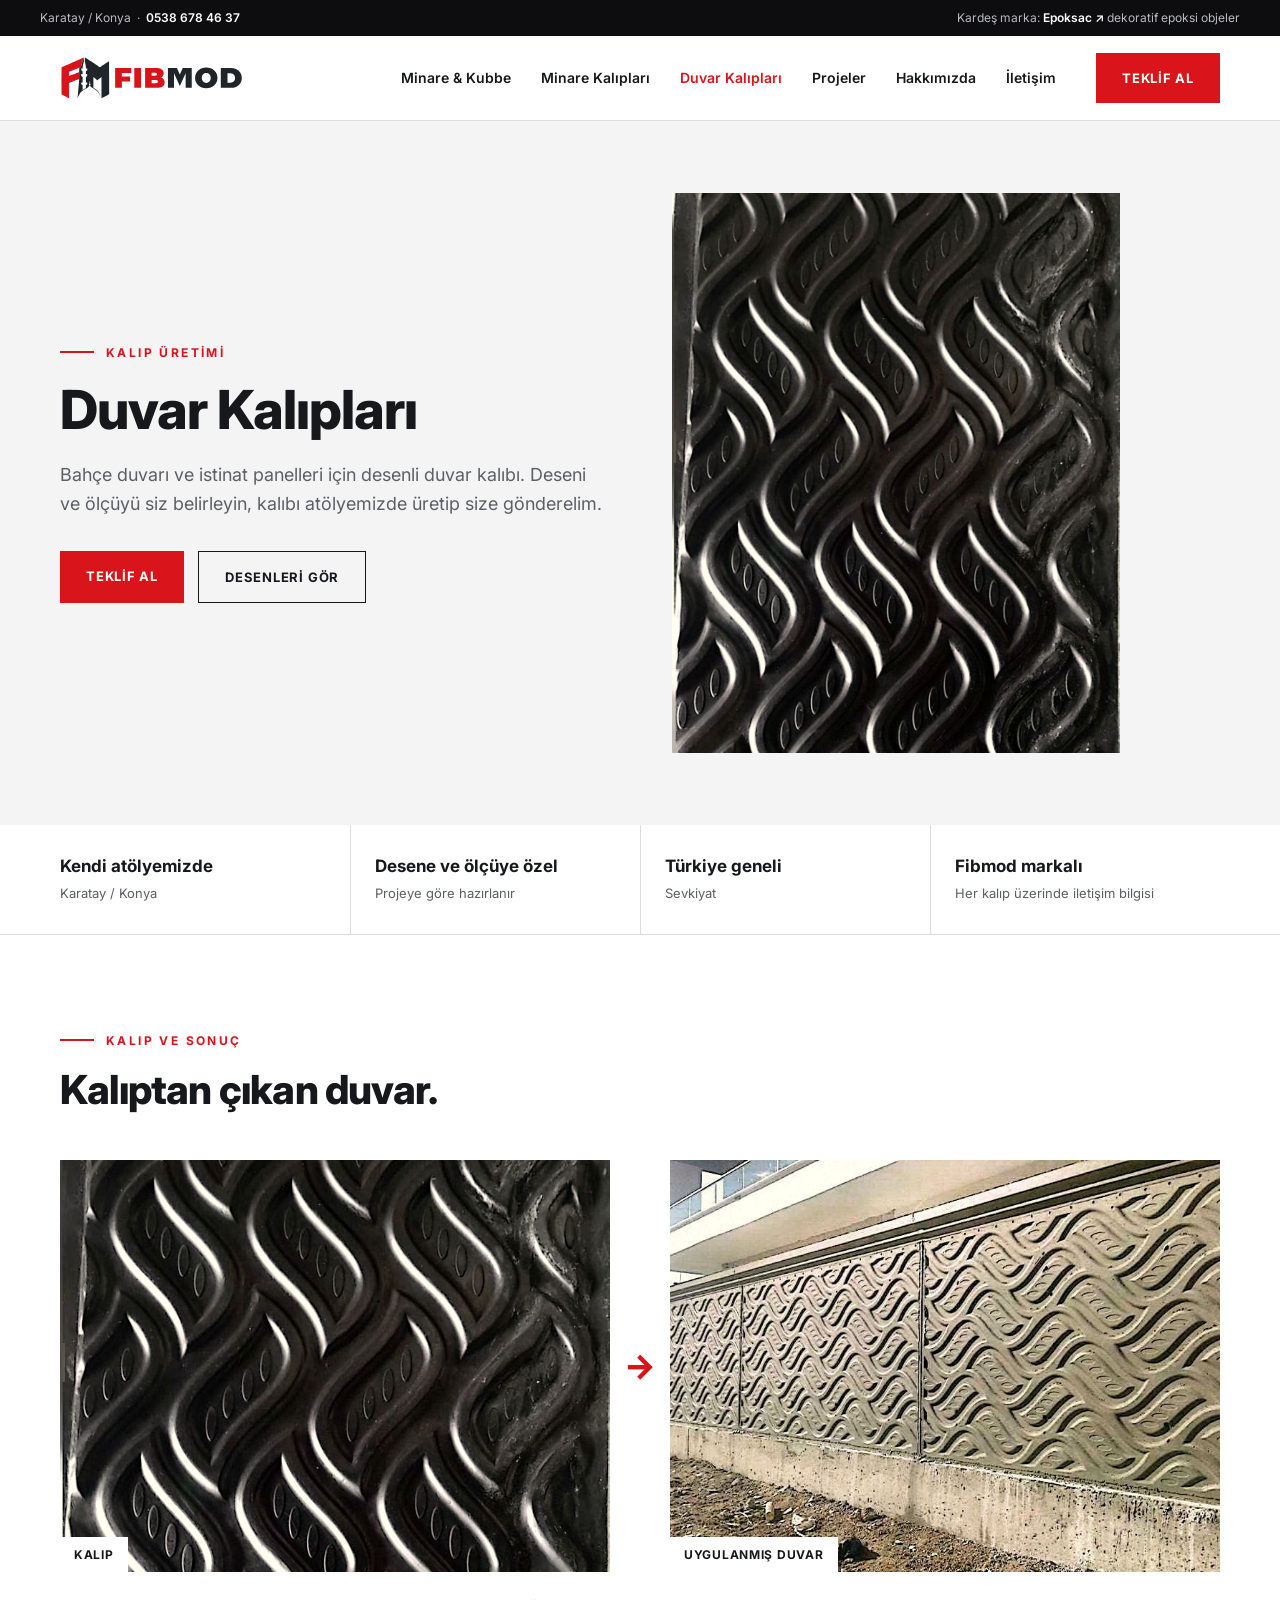
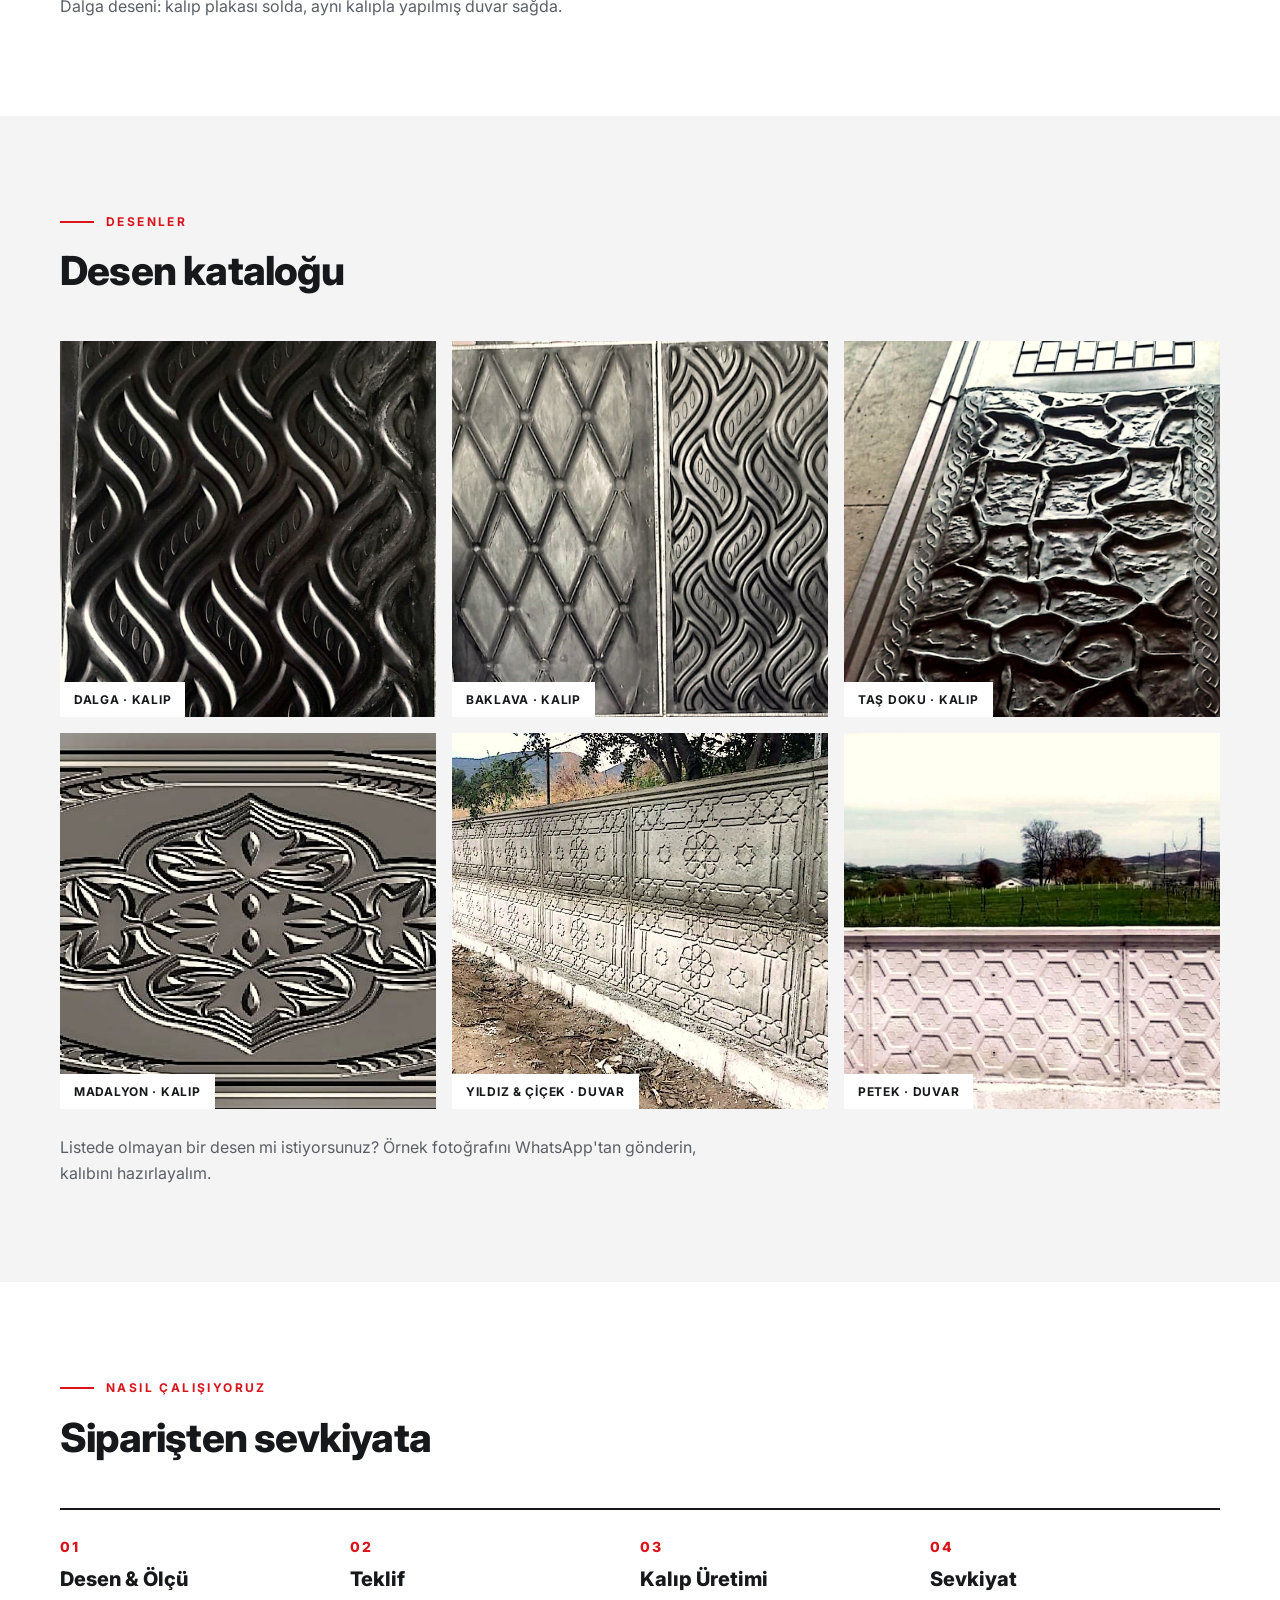
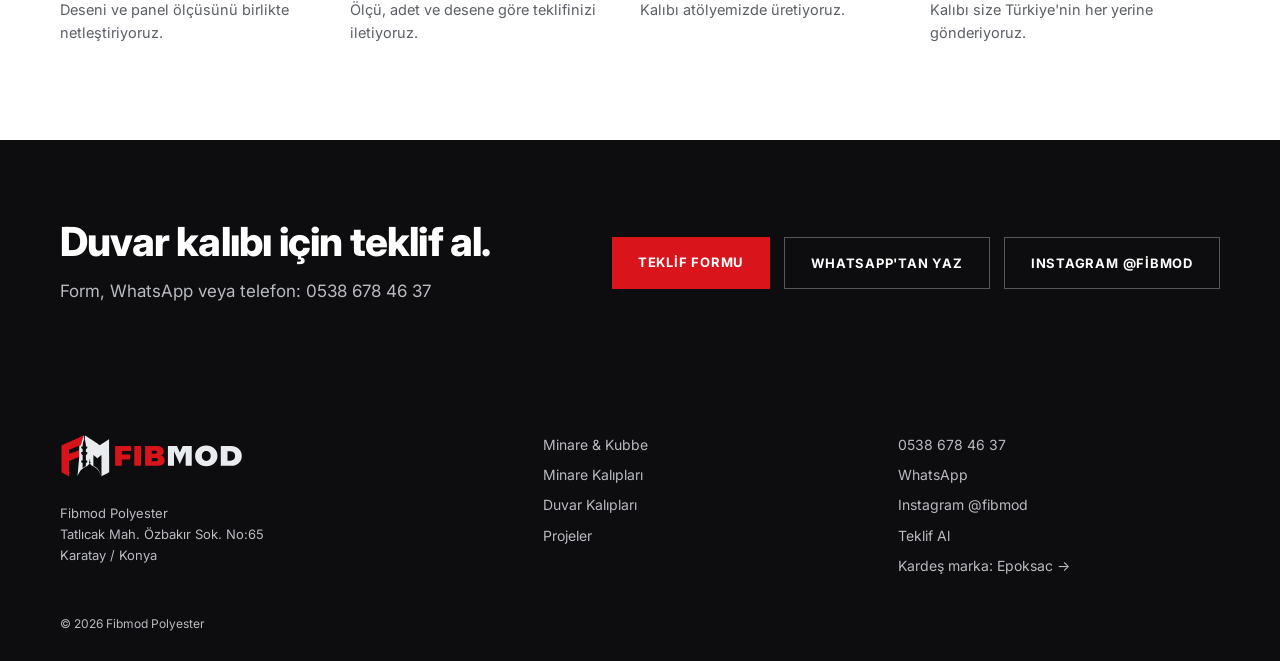
==== commit 31b8915c: "Add files via upload" ====
--- a/duvar-kalip.html
+++ b/duvar-kalip.html
@@ -3,12 +3,12 @@
 <head>
 <meta charset="UTF-8">
 <meta name="viewport" content="width=device-width, initial-scale=1">
-<title>Duvar & Bahçe Kalıpları | Fibmod Polyester</title>
-<meta name="description" content="Bahçe duvarı, çit ve istinat panelleri için desenli kalıp üretimi. Fibmod Polyester, Konya.">
+<title>Duvar Kalıpları | Fibmod Polyester</title>
+<meta name="description" content="Bahçe duvarı ve istinat panelleri için desenli duvar kalıbı üretimi. Ölçü ve desene özel, Türkiye geneli sevkiyat. Fibmod Polyester, Konya.">
 <link rel="canonical" href="https://fibmod.epoksac.com/duvar-kalip.html">
-<meta property="og:title" content="Duvar & Bahçe Kalıpları | Fibmod Polyester">
-<meta property="og:description" content="Bahçe duvarı, çit ve istinat panelleri için desenli kalıp üretimi. Fibmod Polyester, Konya.">
-<meta property="og:image" content="https://fibmod.epoksac.com/f199.jpg">
+<meta property="og:title" content="Duvar Kalıpları | Fibmod Polyester">
+<meta property="og:description" content="Bahçe duvarı ve istinat panelleri için desenli duvar kalıbı üretimi. Ölçü ve desene özel, Türkiye geneli sevkiyat. Fibmod Polyester, Konya.">
+<meta property="og:image" content="https://fibmod.epoksac.com/f170.jpg">
 <meta property="og:type" content="website">
 <link rel="icon" type="image/svg+xml" href="favicon.svg">
 <link rel="preconnect" href="https://fonts.googleapis.com">
@@ -26,27 +26,36 @@
 <main>
 
 <section class="page-top"><div class="wrap two">
-<div><p class="eyebrow">Özel Sipariş</p><h1>Duvar &amp; Bahçe Kalıpları</h1>
-<p class="lead">Bahçe duvarı, çit ve istinat panelleri için desenli kalıp üretimi. Her ölçü ve desen özel hazırlanır, kendi atölyemizde kalıplanır.</p>
-<div class="acts"><a class="btn btn-p wa" data-msg="Merhaba, duvar kalıbı için teklif almak istiyorum." href="#">Duvar Kalıbı için Teklif Al</a></div></div>
-<div class="ph wide"><img src="f199.jpg" alt="Petek desenli bahçe duvarı" style="object-position:50% 70%"></div></div></section>
+<div><p class="eyebrow">Kalıp Üretimi</p><h1>Duvar Kalıpları</h1>
+<p class="lead">Bahçe duvarı ve istinat panelleri için desenli duvar kalıbı. Deseni ve ölçüyü siz belirleyin, kalıbı atölyemizde üretip size gönderelim.</p>
+<div class="acts"><a class="btn btn-p wa" data-msg="Merhaba, duvar kalıbı için teklif almak istiyorum." href="#">Teklif Al</a><a class="btn btn-o" href="#desenler">Desenleri Gör</a></div></div>
+<div class="ph"><img src="f170.jpg" alt="Dalga desenli duvar kalıbı" style="object-position:50% 40%"></div></div></section>
 
-<section class="blk alt"><div class="wrap"><div class="sec-h rv"><div><p class="eyebrow">Çeşitlilik</p><h2>Desen çeşitlerimiz</h2></div></div>
+<div class="fact"><div class="wrap">
+<div><b>Kendi atölyemizde</b><span>Karatay / Konya</span></div><div><b>Desene ve ölçüye özel</b><span>Projeye göre hazırlanır</span></div>
+<div><b>Türkiye geneli</b><span>Sevkiyat</span></div><div><b>Fibmod markalı</b><span>Her kalıp üzerinde iletişim bilgisi</span></div></div></div>
+
+<section class="blk"><div class="wrap">
+<div class="sec-h rv"><div><p class="eyebrow">Kalıp ve Sonuç</p><h2>Kalıptan çıkan duvar.</h2></div></div>
+<div class="pr rv"><div class="ph"><img src="f170.jpg" alt="Dalga desen kalıbı" style="object-position:50% 40%" loading="lazy"><span>Kalıp</span></div><div class="ar">→</div><div class="ph"><img src="f160.jpg" alt="Dalga desenli duvar" style="object-position:80% 40%" loading="lazy"><span>Uygulanmış duvar</span></div></div>
+<p style="margin-top:22px;max-width:640px">Dalga deseni: kalıp plakası solda, aynı kalıpla yapılmış duvar sağda.</p>
+</div></section>
+
+<section class="blk alt" id="desenler"><div class="wrap"><div class="sec-h rv"><div><p class="eyebrow">Desenler</p><h2>Desen kataloğu</h2></div></div>
 <div class="sq rv">
-<div><img src="f190.jpg" alt="Yıldız ve çiçek desen" style="object-position:70% 30%" loading="lazy"><span>Yıldız &amp; çiçek</span></div>
-<div><img src="f160.jpg" alt="Dalga desen" style="object-position:80% 30%" loading="lazy"><span>Dalga</span></div>
-<div><img src="f199.jpg" alt="Petek desen" style="object-position:50% 75%" loading="lazy"><span>Petek</span></div>
-<div><img src="f177.jpg" alt="Baklava ve dalga kalıbı" loading="lazy"><span>Baklava</span></div>
-<div><img src="f195.jpg" alt="Taş doku kalıbı" loading="lazy"><span>Taş doku</span></div>
-<div><img src="f139.jpg" alt="Madalyon desen" loading="lazy"><span>Madalyon</span></div>
-</div></div></section>
+<div><img src="f170.jpg" alt="Dalga" style="object-position:50% 40%" loading="lazy"><span>Dalga · kalıp</span></div>
+<div><img src="f177.jpg" alt="Baklava ve dalga kalıbı" loading="lazy"><span>Baklava · kalıp</span></div>
+<div><img src="f195.jpg" alt="Taş doku kalıbı" loading="lazy"><span>Taş doku · kalıp</span></div>
+<div><img src="f139.jpg" alt="Madalyon kalıbı" loading="lazy"><span>Madalyon · kalıp</span></div>
+<div><img src="f190.jpg" alt="Yıldız ve çiçek desen" style="object-position:70% 30%" loading="lazy"><span>Yıldız &amp; çiçek · duvar</span></div>
+<div><img src="f199.jpg" alt="Petek desen" style="object-position:50% 75%" loading="lazy"><span>Petek · duvar</span></div>
+</div><p style="margin-top:26px;max-width:640px">Listede olmayan bir desen mi istiyorsunuz? Örnek fotoğrafını WhatsApp'tan gönderin, kalıbını hazırlayalım.</p></div></section>
 
-<section class="blk"><div class="wrap"><div class="sec-h rv"><div><p class="eyebrow">Nasıl Çalışıyoruz</p><h2>Sürecimiz</h2></div></div><div class="steps">
-<div class="rv"><b>01</b><h3>Keşif &amp; Ölçü</h3><p>Yerinde inceleyip ölçüleri netleştiriyoruz.</p></div>
-<div class="rv"><b>02</b><h3>Tasarım &amp; Kalıp</h3><p>Projeye özel desen ve ölçüde kalıbı hazırlıyoruz.</p></div>
-<div class="rv"><b>03</b><h3>Üretim</h3><p>Atölyemizde el işçiliğiyle üretiyoruz.</p></div>
-<div class="rv"><b>04</b><h3>Montaj &amp; Teslim</h3><p>Ekibimizle yerinde montaj yapıp teslim ediyoruz.</p></div>
-</div></div></section>
+<section class="blk"><div class="wrap"><div class="sec-h rv"><div><p class="eyebrow">Nasıl Çalışıyoruz</p><h2>Siparişten sevkiyata</h2></div></div>
+<div class="steps"><div class="rv"><b>01</b><h3>Desen &amp; Ölçü</h3><p>Deseni ve panel ölçüsünü birlikte netleştiriyoruz.</p></div>
+<div class="rv"><b>02</b><h3>Teklif</h3><p>Ölçü, adet ve desene göre teklifinizi iletiyoruz.</p></div>
+<div class="rv"><b>03</b><h3>Kalıp Üretimi</h3><p>Kalıbı atölyemizde üretiyoruz.</p></div>
+<div class="rv"><b>04</b><h3>Sevkiyat</h3><p>Kalıbı size Türkiye'nin her yerine gönderiyoruz.</p></div></div></div></section>
 <section class="cta dark"><div class="wrap"><div><h2>Duvar kalıbı için teklif al.</h2><p>Form, WhatsApp veya telefon: 0538 678 46 37</p></div>
 <div class="acts"><a class="btn btn-p" href="iletisim.html#teklif">Teklif Formu</a><a class="btn btn-o wa" data-msg="Merhaba, duvar kalıbı için teklif almak istiyorum." href="#">WhatsApp'tan Yaz</a><a class="btn btn-o" href="https://www.instagram.com/fibmod/" target="_blank" rel="noopener">Instagram @fibmod</a></div></div></section>
 
--- a/fibmod.css
+++ b/fibmod.css
@@ -95,6 +95,9 @@
 .ph img,.mos img,.sq img,.feat img{transition:transform .6s ease}.ph:hover img,.mos div:hover img,.sq div:hover img,.feat div:hover img{transform:scale(1.04)}
 .lb{position:fixed;inset:0;background:rgba(10,8,5,.94);z-index:50;display:none;align-items:center;justify-content:center;padding:32px;cursor:zoom-out}
 .lb.on{display:flex}.lb img{width:auto;height:auto;max-width:100%;max-height:100%;object-fit:contain}
+.pr{display:grid;grid-template-columns:1fr 60px 1fr;gap:0;align-items:center}.pr .ph{aspect-ratio:4/3;overflow:hidden;position:relative}.pr .ar{text-align:center;font-size:34px;font-weight:800;color:var(--acc)}
+.pr span{position:absolute;left:0;bottom:0;background:#fff;color:#17181b;font-size:12px;font-weight:700;padding:8px 14px;letter-spacing:.06em;text-transform:uppercase;z-index:2}
+@media(max-width:900px){.pr{grid-template-columns:1fr;gap:10px}.pr .ar{transform:rotate(90deg)}}
 @media(prefers-reduced-motion:reduce){.rv{opacity:1;transform:none;transition:none}html{scroll-behavior:auto}}
 @media(max-width:900px){
 .ut{padding:0 20px}.ut span:last-child{display:none}
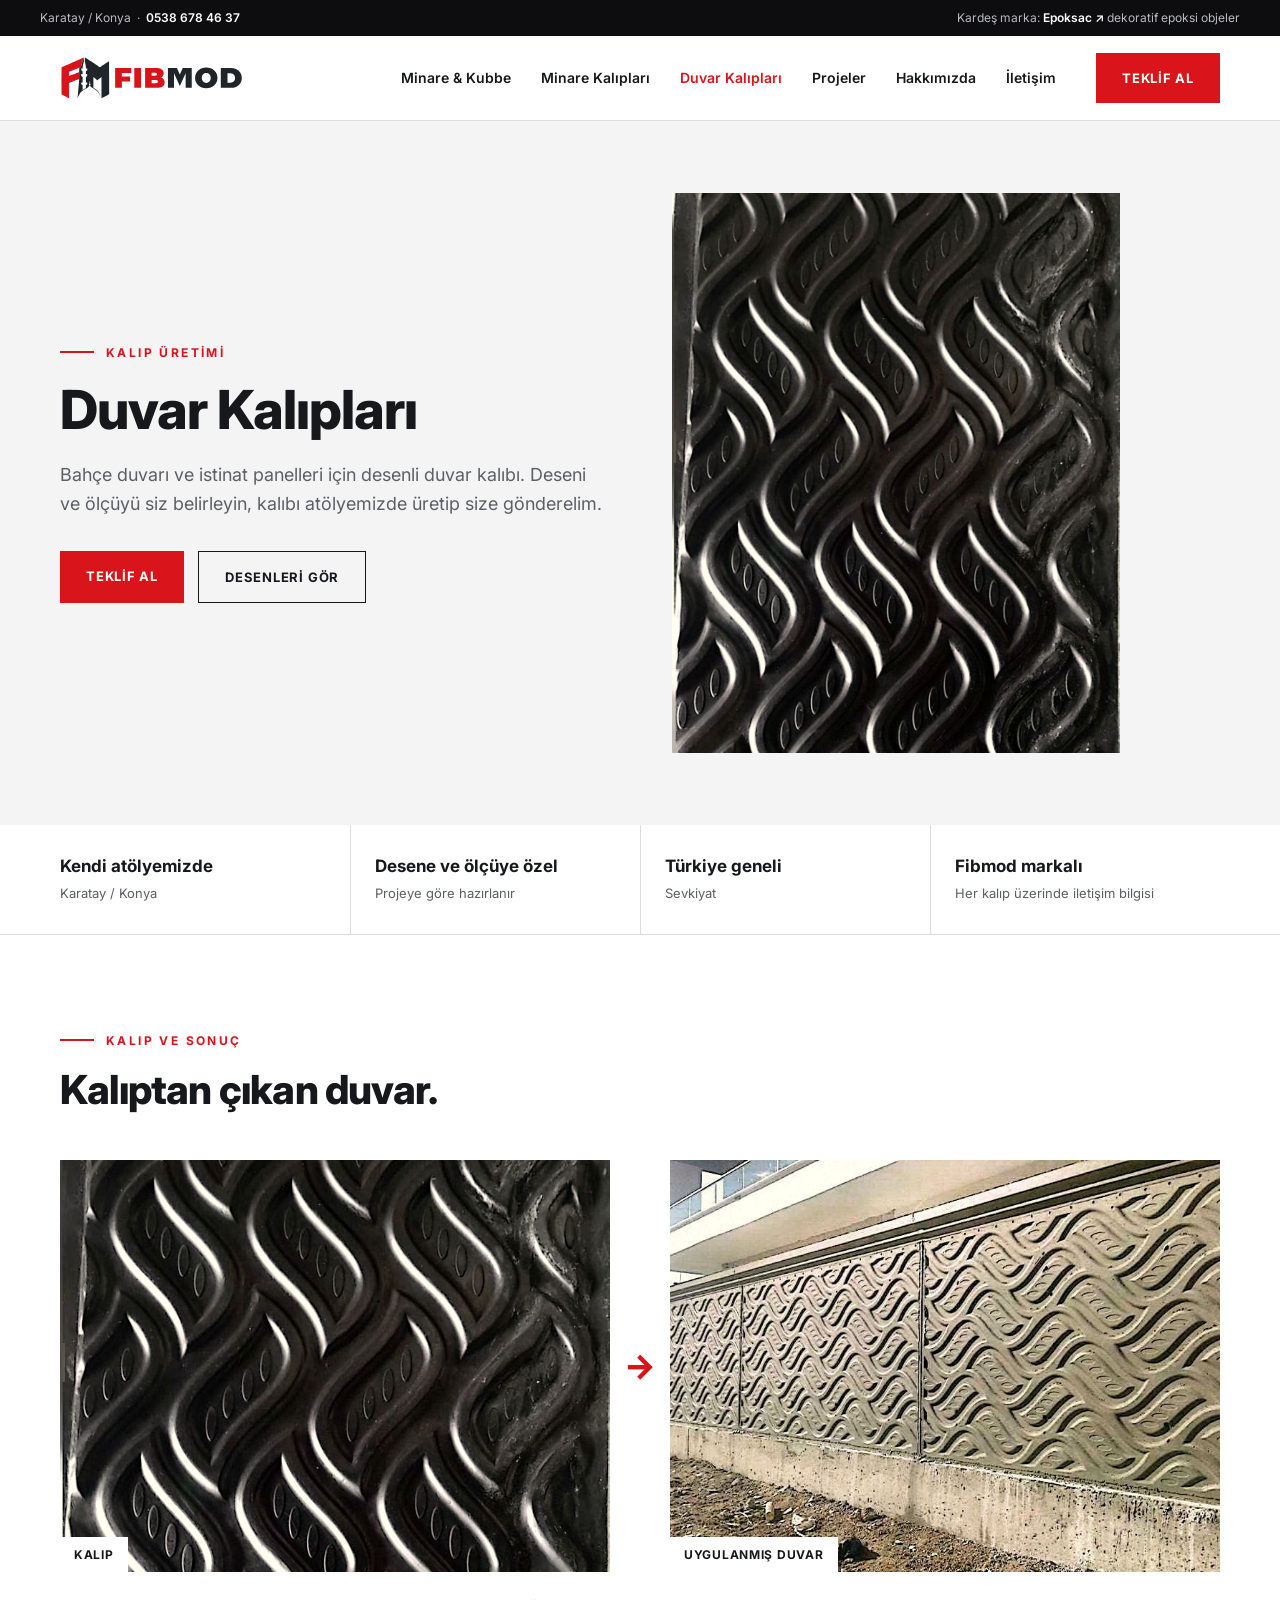
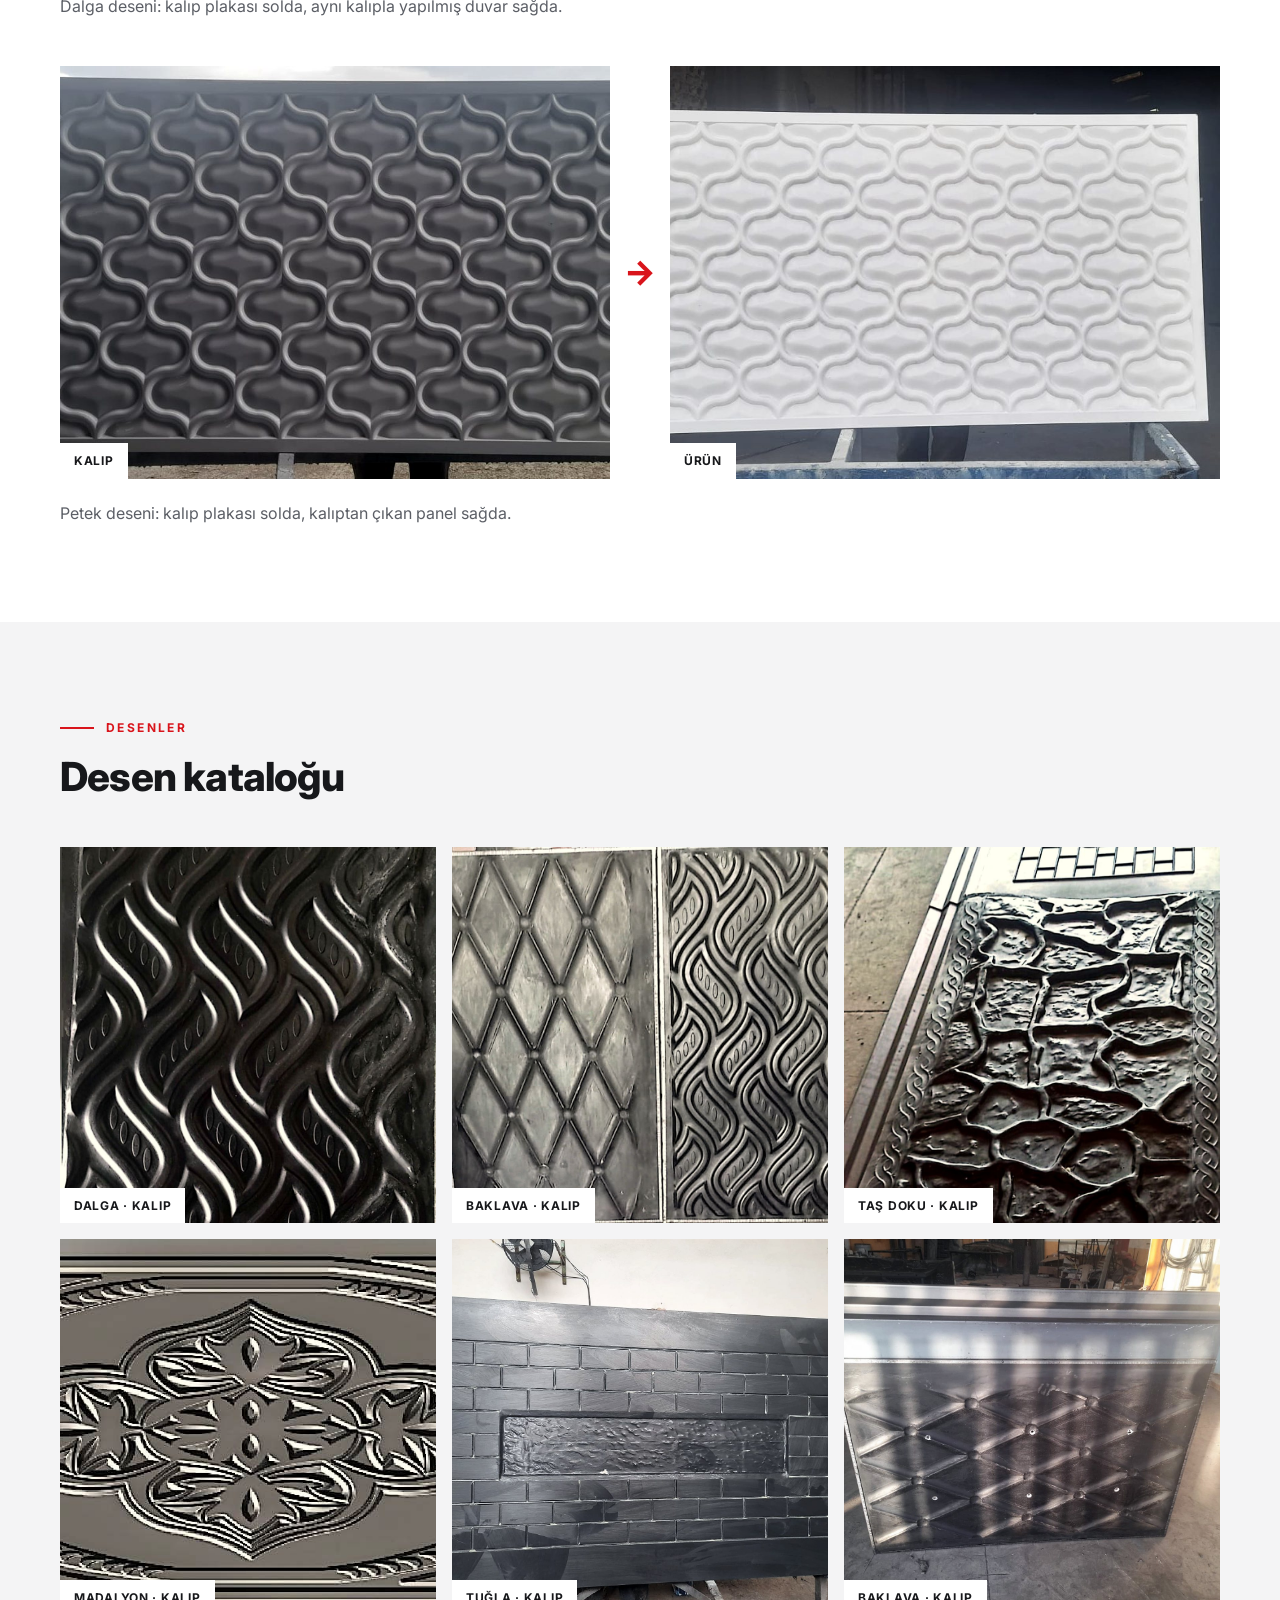
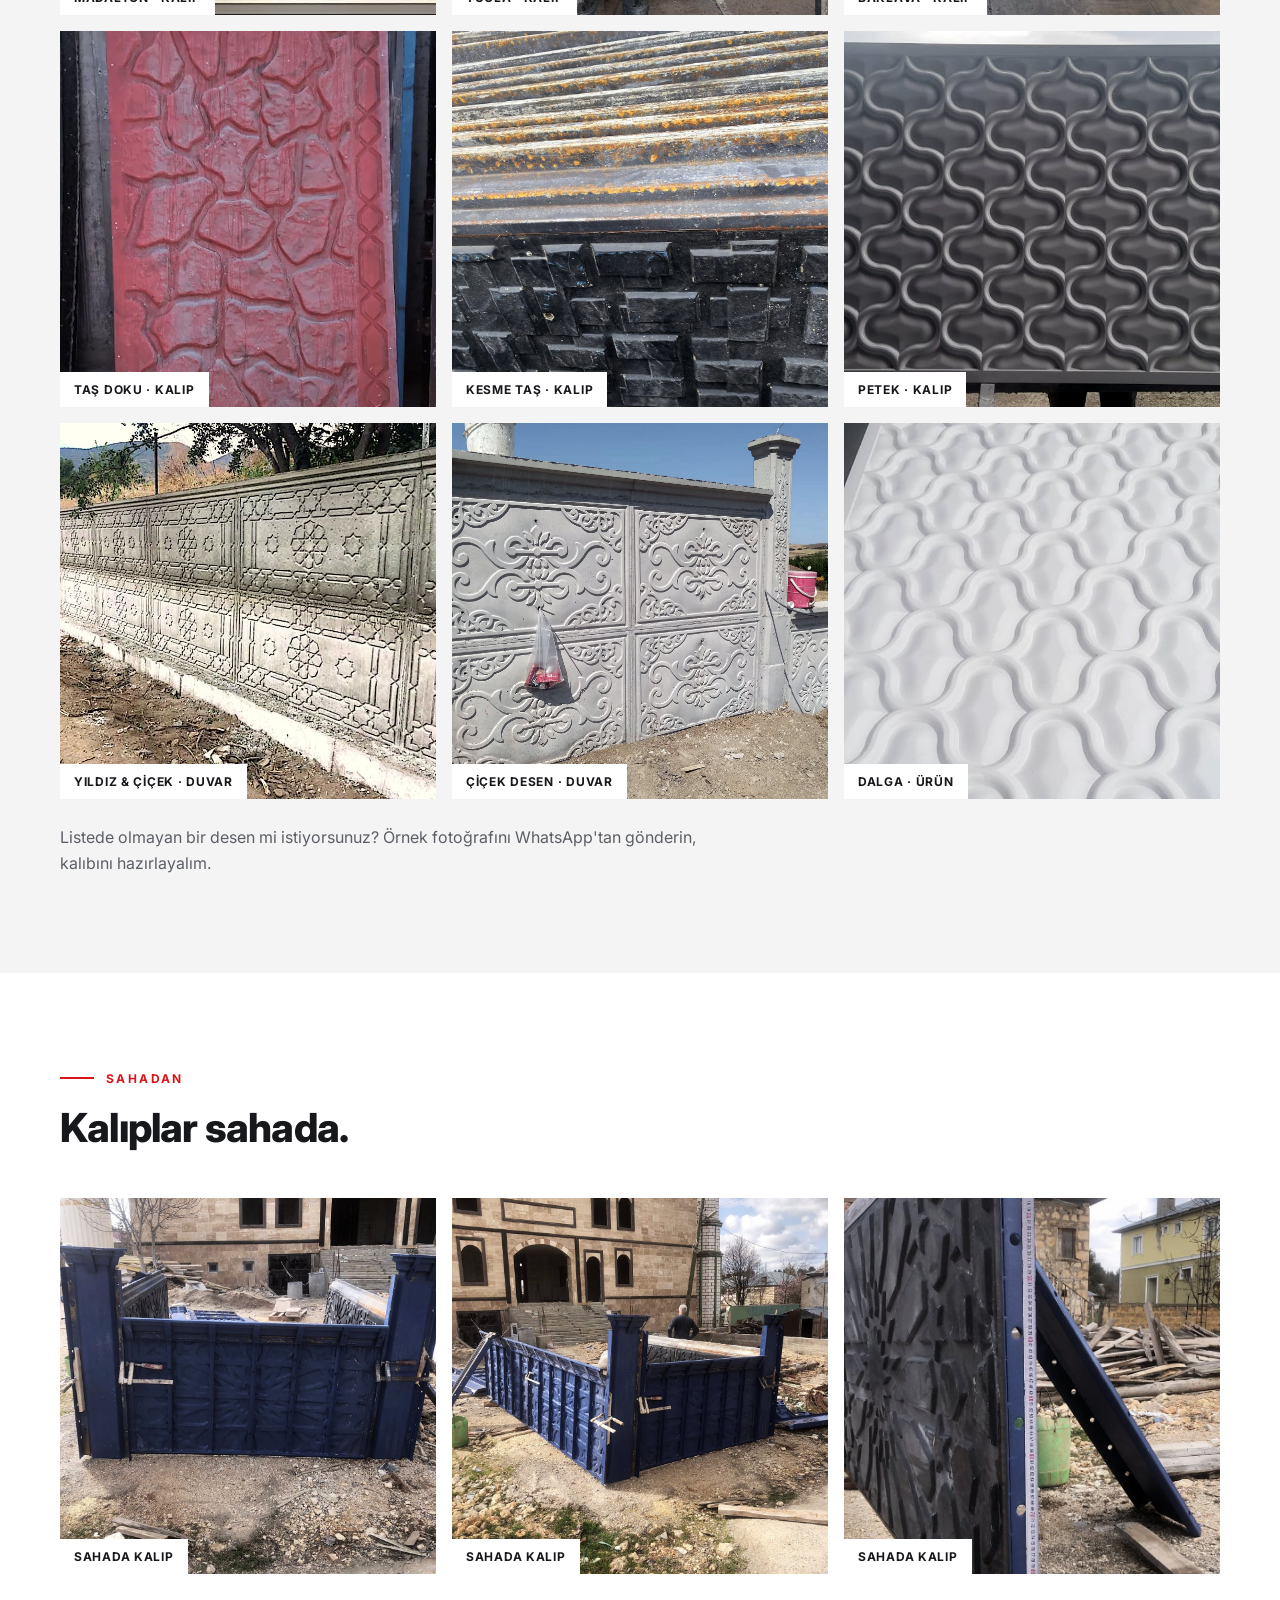
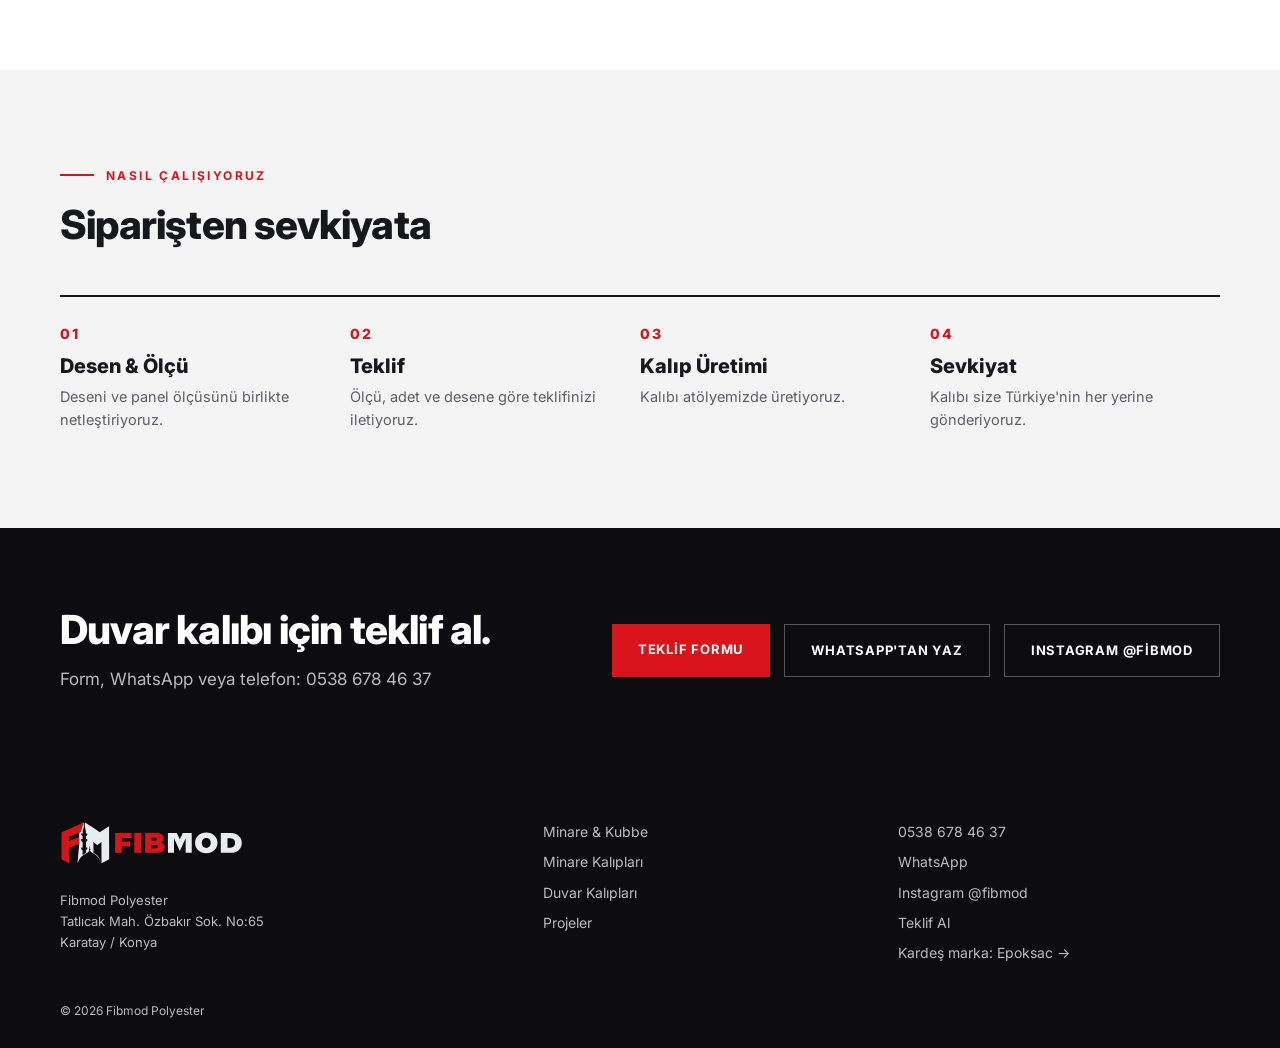
==== commit 30309478: "Add files via upload" ====
--- a/duvar-kalip.html
+++ b/duvar-kalip.html
@@ -14,7 +14,7 @@
 <link rel="preconnect" href="https://fonts.googleapis.com">
 <link rel="preconnect" href="https://fonts.gstatic.com" crossorigin>
 <link href="https://fonts.googleapis.com/css2?family=Inter:wght@400;500;600;700;800&display=swap" rel="stylesheet">
-<link rel="stylesheet" href="fibmod.css?v=5">
+<link rel="stylesheet" href="fibmod.css?v=6">
 
 </head>
 <body class="sub">
@@ -39,6 +39,8 @@
 <div class="sec-h rv"><div><p class="eyebrow">Kalıp ve Sonuç</p><h2>Kalıptan çıkan duvar.</h2></div></div>
 <div class="pr rv"><div class="ph"><img src="f170.jpg" alt="Dalga desen kalıbı" style="object-position:50% 40%" loading="lazy"><span>Kalıp</span></div><div class="ar">→</div><div class="ph"><img src="f160.jpg" alt="Dalga desenli duvar" style="object-position:80% 40%" loading="lazy"><span>Uygulanmış duvar</span></div></div>
 <p style="margin-top:22px;max-width:640px">Dalga deseni: kalıp plakası solda, aynı kalıpla yapılmış duvar sağda.</p>
+<div class="pr rv" style="margin-top:46px"><div class="ph"><img src="n199.jpg" alt="Petek desen kalıbı" style="object-position:50% 50%" loading="lazy"><span>Kalıp</span></div><div class="ar">→</div><div class="ph"><img src="n201.jpg" alt="Petek desenli ürün" style="object-position:50% 50%" loading="lazy"><span>Ürün</span></div></div>
+<p style="margin-top:22px;max-width:640px">Petek deseni: kalıp plakası solda, kalıptan çıkan panel sağda.</p>
 </div></section>
 
 <section class="blk alt" id="desenler"><div class="wrap"><div class="sec-h rv"><div><p class="eyebrow">Desenler</p><h2>Desen kataloğu</h2></div></div>
@@ -47,11 +49,24 @@
 <div><img src="f177.jpg" alt="Baklava ve dalga kalıbı" loading="lazy"><span>Baklava · kalıp</span></div>
 <div><img src="f195.jpg" alt="Taş doku kalıbı" loading="lazy"><span>Taş doku · kalıp</span></div>
 <div><img src="f139.jpg" alt="Madalyon kalıbı" loading="lazy"><span>Madalyon · kalıp</span></div>
+<div><img src="n213.jpg" alt="Tuğla desen kalıbı" loading="lazy"><span>Tuğla · kalıp</span></div>
+<div><img src="n219.jpg" alt="Baklava desen kalıbı" loading="lazy"><span>Baklava · kalıp</span></div>
+<div><img src="n221.jpg" alt="Taş desen kalıbı" style="object-position:50% 40%" loading="lazy"><span>Taş doku · kalıp</span></div>
+<div><img src="n253.jpg" alt="Kesme taş desen kalıbı" loading="lazy"><span>Kesme taş · kalıp</span></div>
+<div><img src="n199.jpg" alt="Petek kalıbı" style="object-position:50% 50%" loading="lazy"><span>Petek · kalıp</span></div>
 <div><img src="f190.jpg" alt="Yıldız ve çiçek desen" style="object-position:70% 30%" loading="lazy"><span>Yıldız &amp; çiçek · duvar</span></div>
-<div><img src="f199.jpg" alt="Petek desen" style="object-position:50% 75%" loading="lazy"><span>Petek · duvar</span></div>
+<div><img src="n254.jpg" alt="Çiçek desenli duvar" style="object-position:50% 50%" loading="lazy"><span>Çiçek desen · duvar</span></div>
+<div><img src="n200.jpg" alt="Dalga desenli panel" style="object-position:50% 40%" loading="lazy"><span>Dalga · ürün</span></div>
 </div><p style="margin-top:26px;max-width:640px">Listede olmayan bir desen mi istiyorsunuz? Örnek fotoğrafını WhatsApp'tan gönderin, kalıbını hazırlayalım.</p></div></section>
 
-<section class="blk"><div class="wrap"><div class="sec-h rv"><div><p class="eyebrow">Nasıl Çalışıyoruz</p><h2>Siparişten sevkiyata</h2></div></div>
+<section class="blk"><div class="wrap"><div class="sec-h rv"><div><p class="eyebrow">Sahadan</p><h2>Kalıplar sahada.</h2></div></div>
+<div class="sq rv">
+<div><img src="n246.jpg" alt="Sahada kurulu duvar kalıbı" style="object-position:50% 55%" loading="lazy"><span>Sahada kalıp</span></div>
+<div><img src="n247.jpg" alt="Sahada kurulu duvar kalıbı" style="object-position:50% 55%" loading="lazy"><span>Sahada kalıp</span></div>
+<div><img src="n245.jpg" alt="Sahada duvar kalıbı" style="object-position:50% 45%" loading="lazy"><span>Sahada kalıp</span></div>
+</div></div></section>
+
+<section class="blk alt"><div class="wrap"><div class="sec-h rv"><div><p class="eyebrow">Nasıl Çalışıyoruz</p><h2>Siparişten sevkiyata</h2></div></div>
 <div class="steps"><div class="rv"><b>01</b><h3>Desen &amp; Ölçü</h3><p>Deseni ve panel ölçüsünü birlikte netleştiriyoruz.</p></div>
 <div class="rv"><b>02</b><h3>Teklif</h3><p>Ölçü, adet ve desene göre teklifinizi iletiyoruz.</p></div>
 <div class="rv"><b>03</b><h3>Kalıp Üretimi</h3><p>Kalıbı atölyemizde üretiyoruz.</p></div>
@@ -66,6 +81,6 @@
 <div><a href="tel:+905386784637">0538 678 46 37</a><a class="wa" href="#">WhatsApp</a><a href="https://www.instagram.com/fibmod/" target="_blank" rel="noopener">Instagram @fibmod</a><a href="iletisim.html#teklif">Teklif Al</a><a href="https://www.epoksac.com.tr/" rel="noopener">Kardeş marka: Epoksac →</a></div>
 </div><div class="wrap cp">© <span id="yr"></span> Fibmod Polyester</div></footer>
 <div class="lb" id="lb"><img alt=""></div>
-<script src="fibmod.js?v=5"></script>
+<script src="fibmod.js?v=6"></script>
 </body>
 </html>
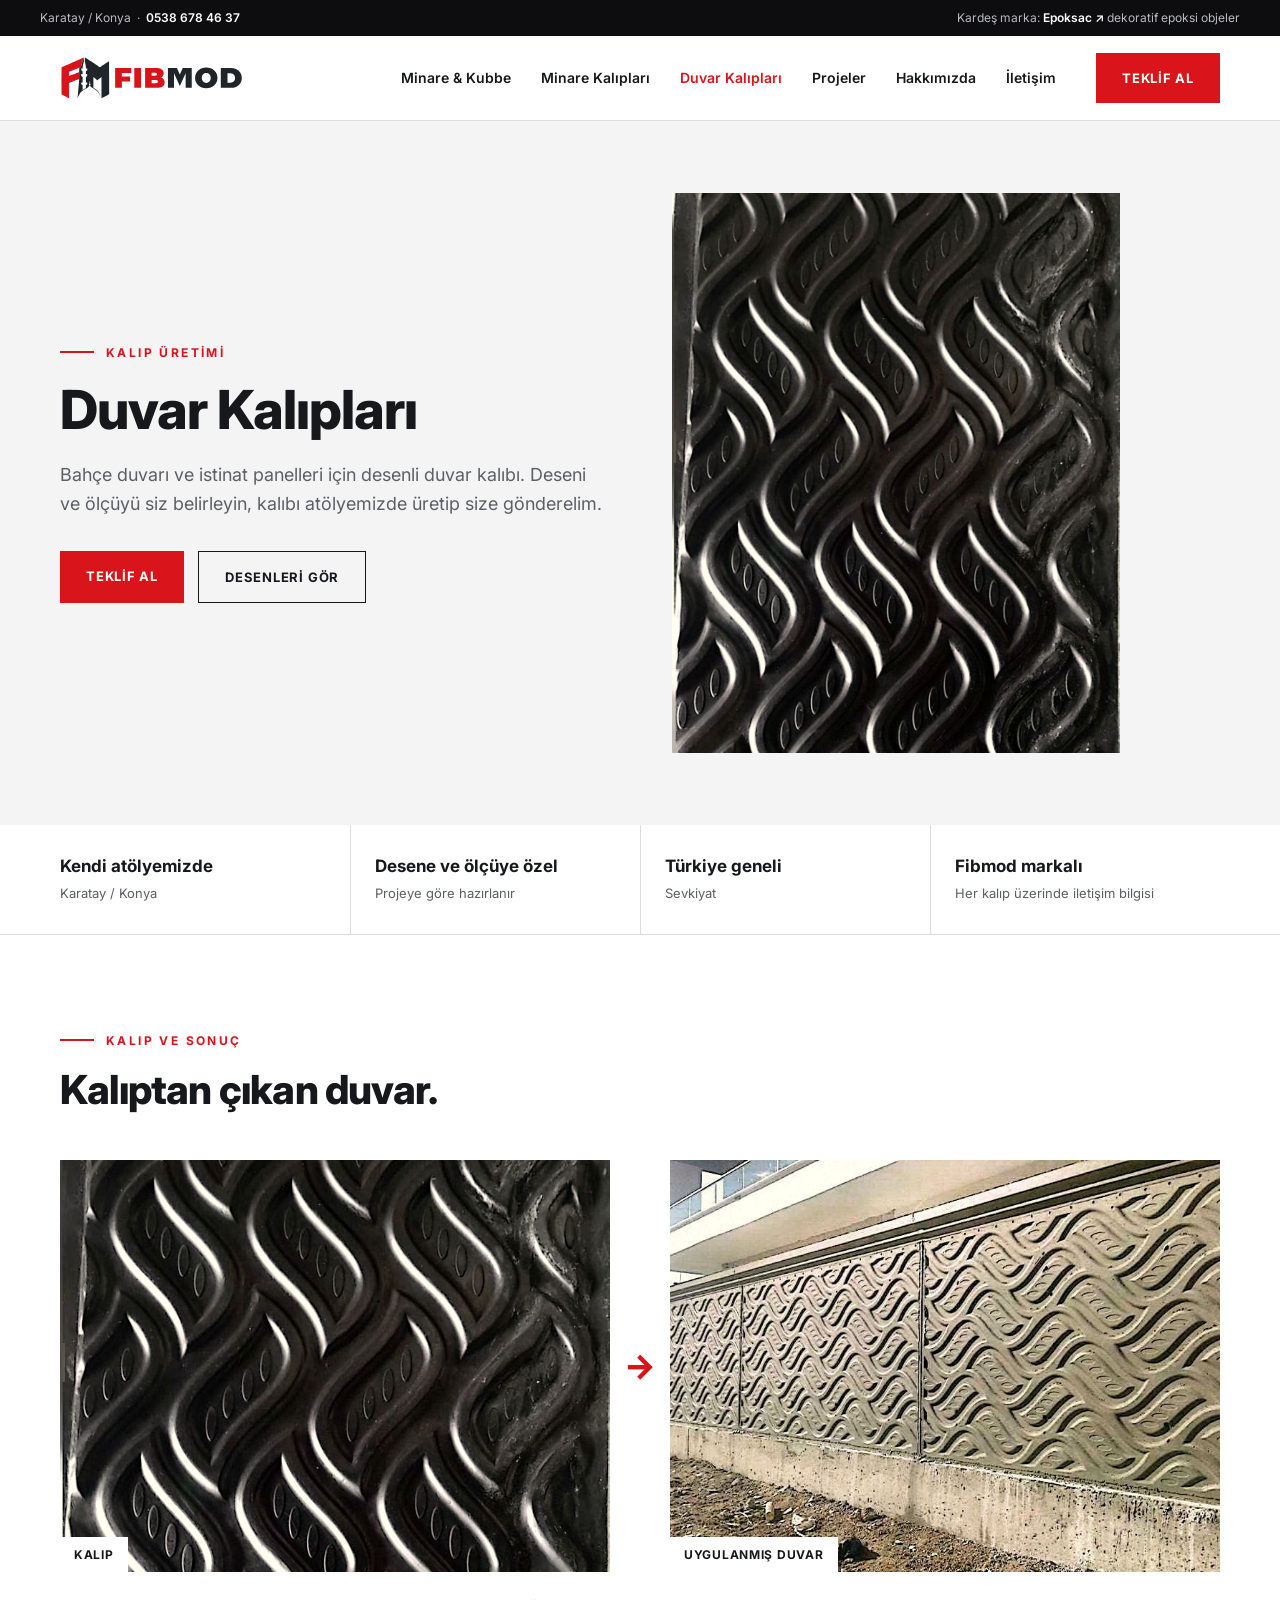
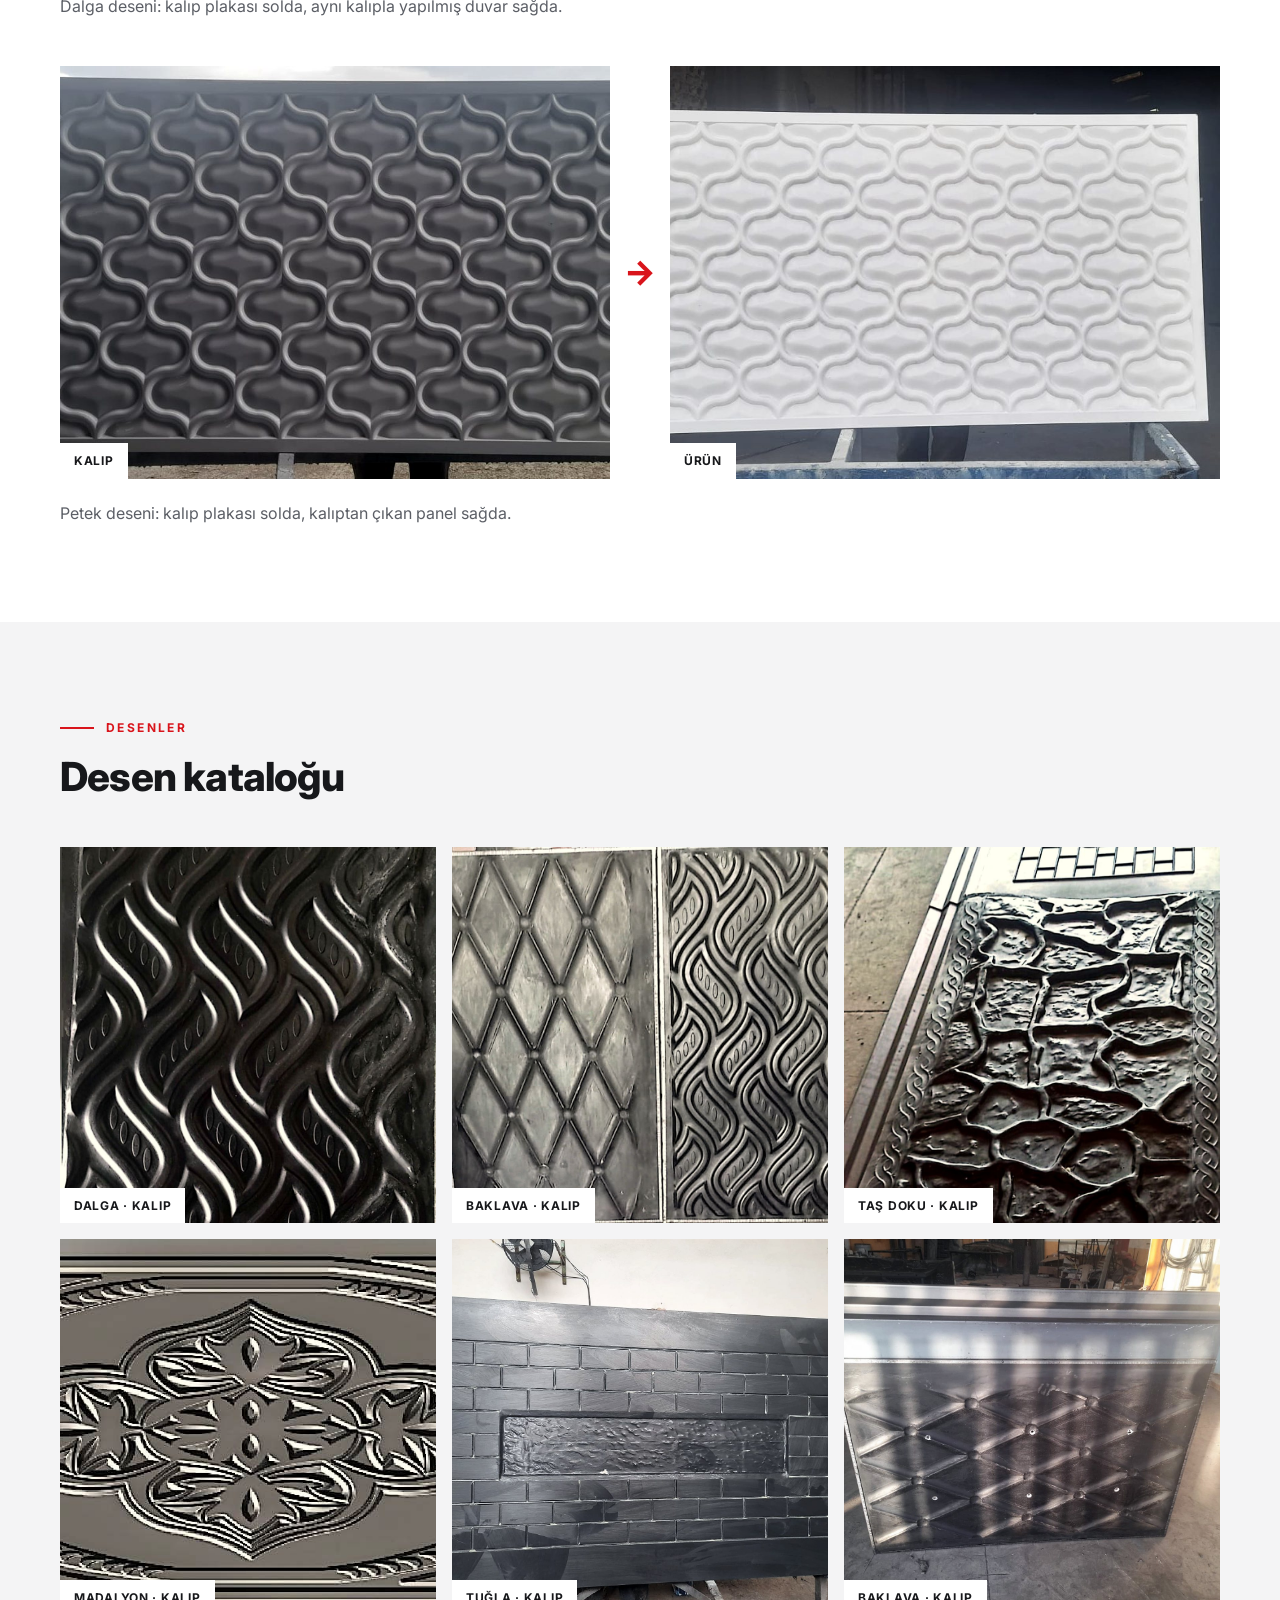
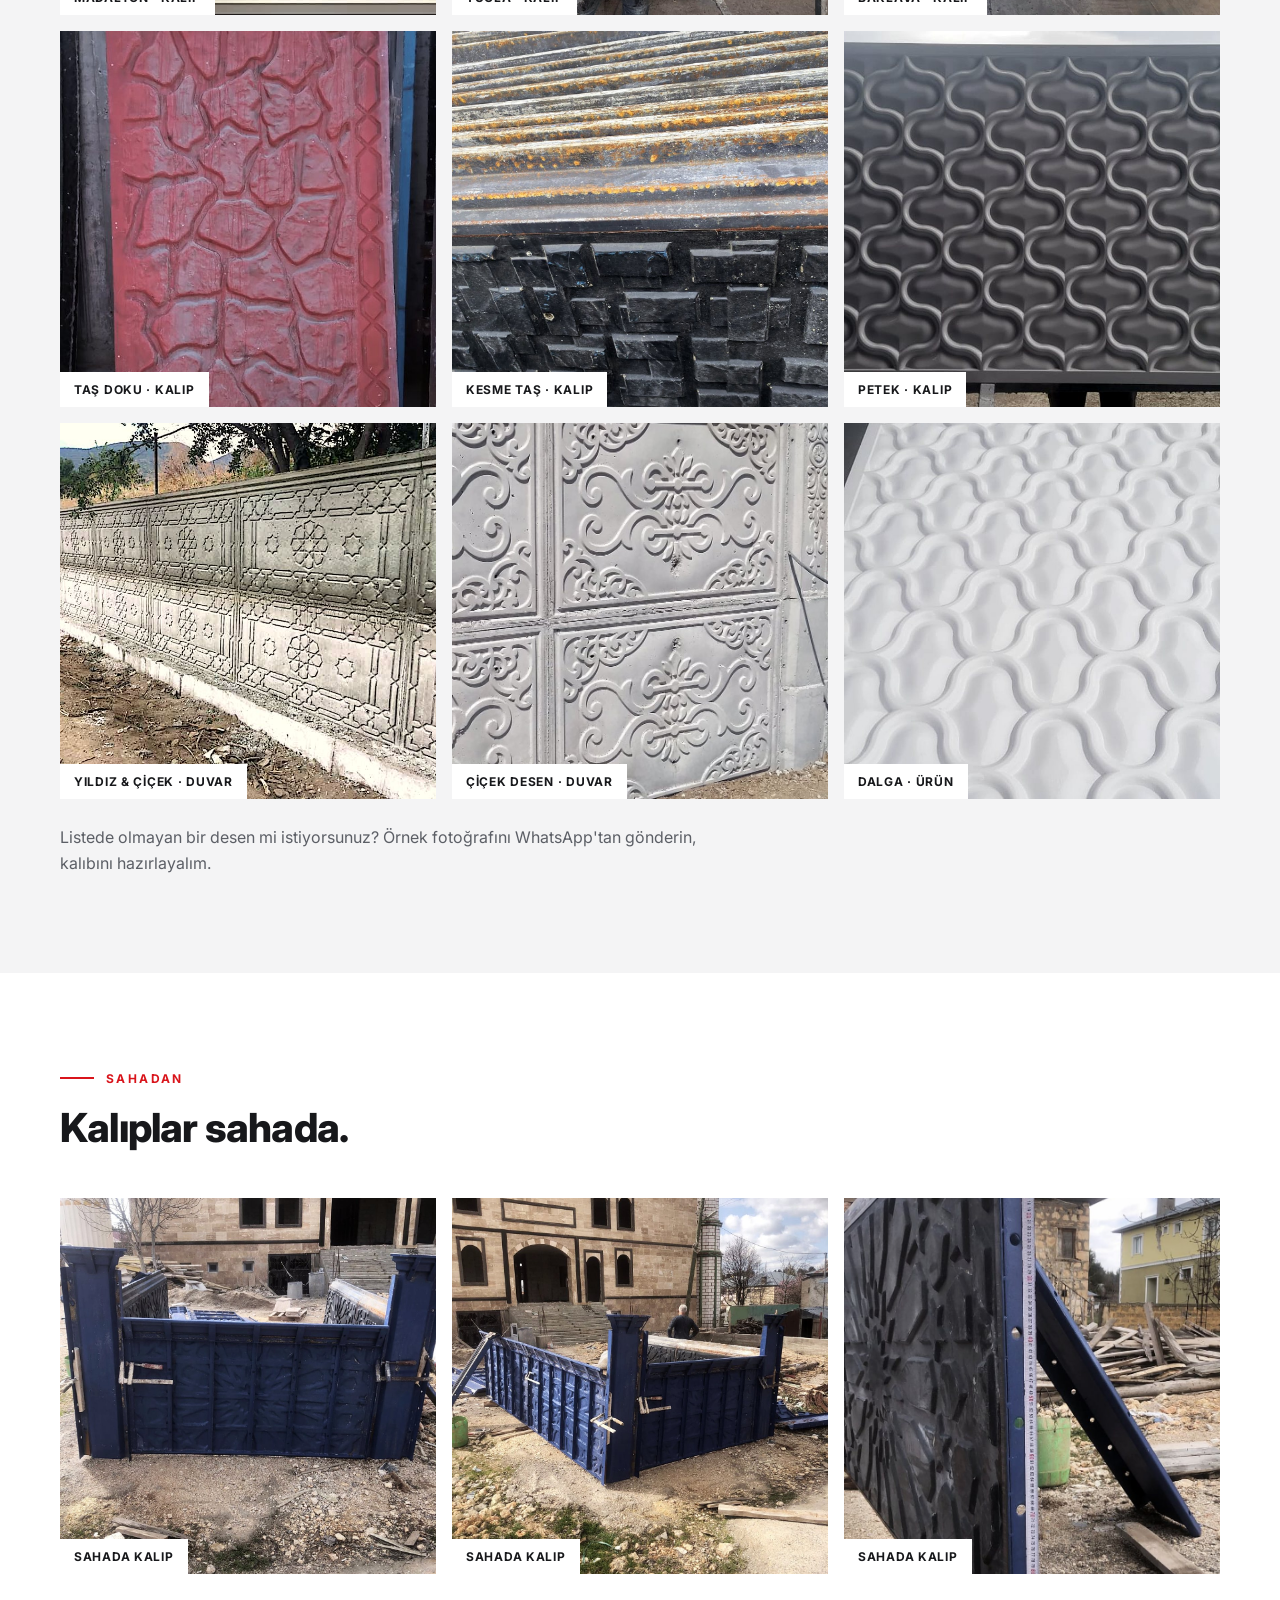
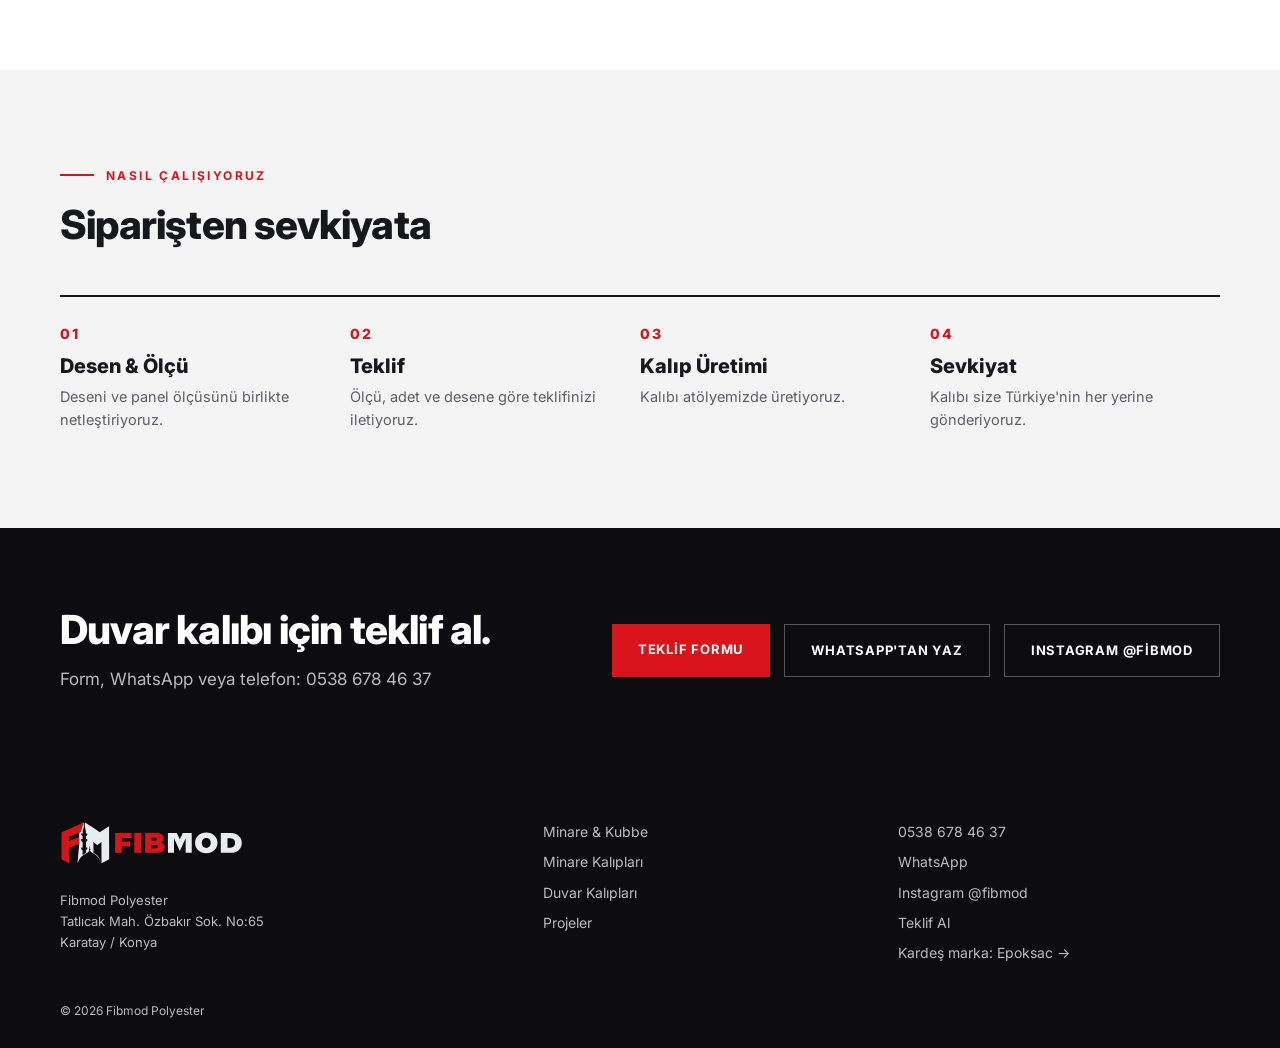
==== commit 3ffea9c9: "Add files via upload" ====
--- a/duvar-kalip.html
+++ b/duvar-kalip.html
@@ -55,7 +55,7 @@
 <div><img src="n253.jpg" alt="Kesme taş desen kalıbı" loading="lazy"><span>Kesme taş · kalıp</span></div>
 <div><img src="n199.jpg" alt="Petek kalıbı" style="object-position:50% 50%" loading="lazy"><span>Petek · kalıp</span></div>
 <div><img src="f190.jpg" alt="Yıldız ve çiçek desen" style="object-position:70% 30%" loading="lazy"><span>Yıldız &amp; çiçek · duvar</span></div>
-<div><img src="n254.jpg" alt="Çiçek desenli duvar" style="object-position:50% 50%" loading="lazy"><span>Çiçek desen · duvar</span></div>
+<div><img src="n954.jpg" alt="Çiçek desenli duvar" style="object-position:50% 50%" loading="lazy"><span>Çiçek desen · duvar</span></div>
 <div><img src="n200.jpg" alt="Dalga desenli panel" style="object-position:50% 40%" loading="lazy"><span>Dalga · ürün</span></div>
 </div><p style="margin-top:26px;max-width:640px">Listede olmayan bir desen mi istiyorsunuz? Örnek fotoğrafını WhatsApp'tan gönderin, kalıbını hazırlayalım.</p></div></section>
 
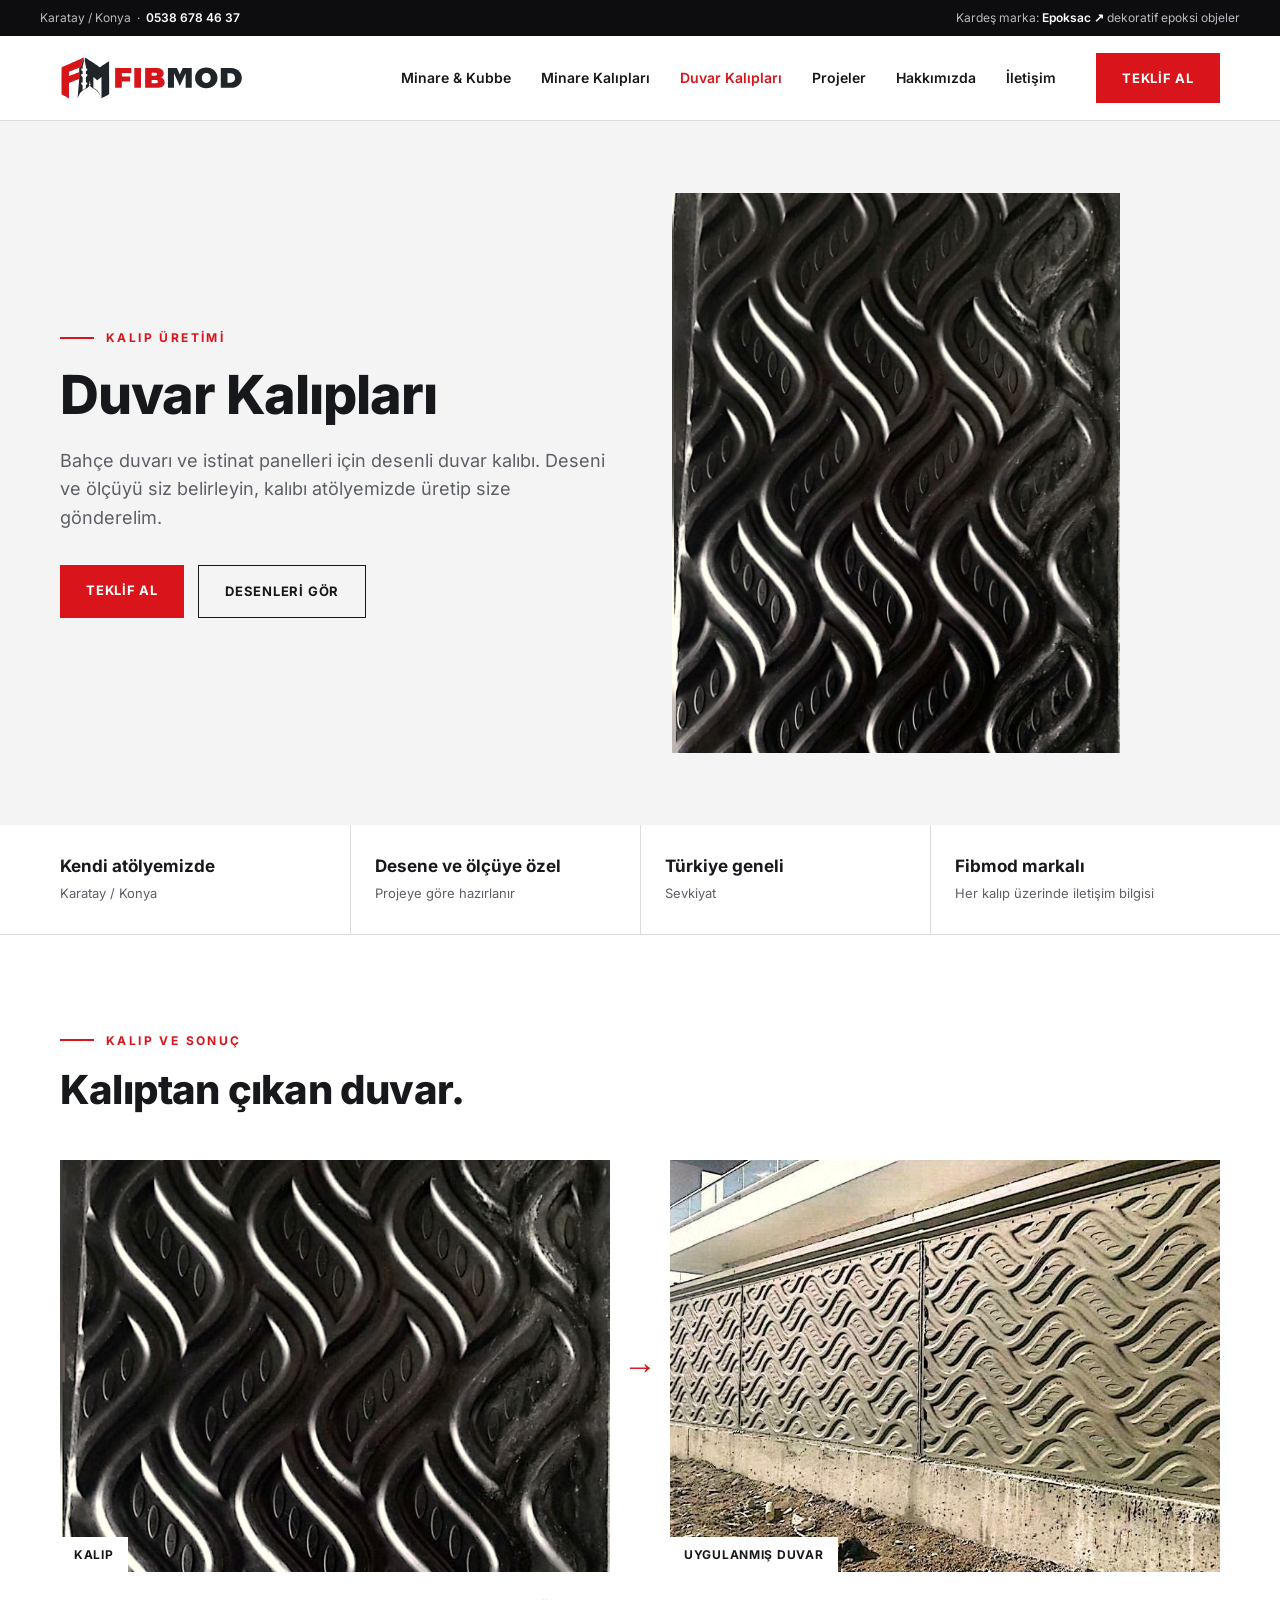
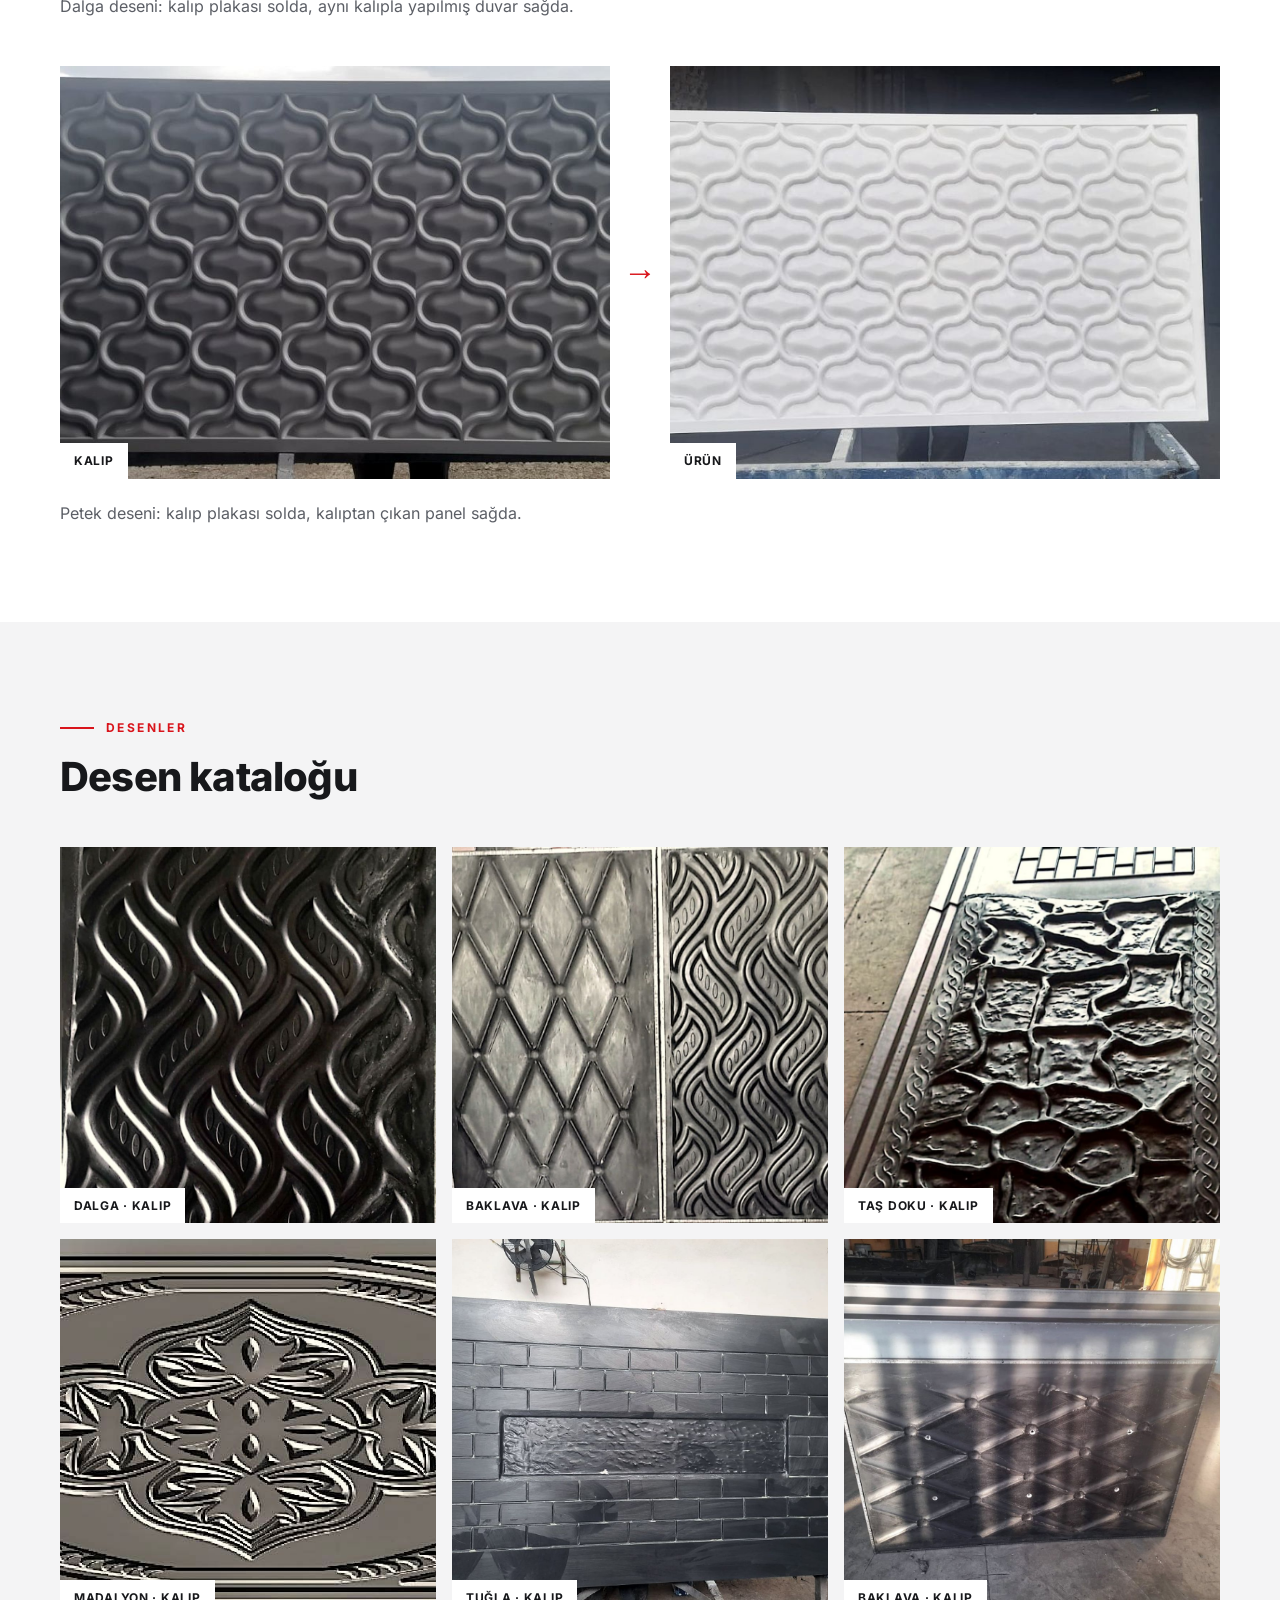
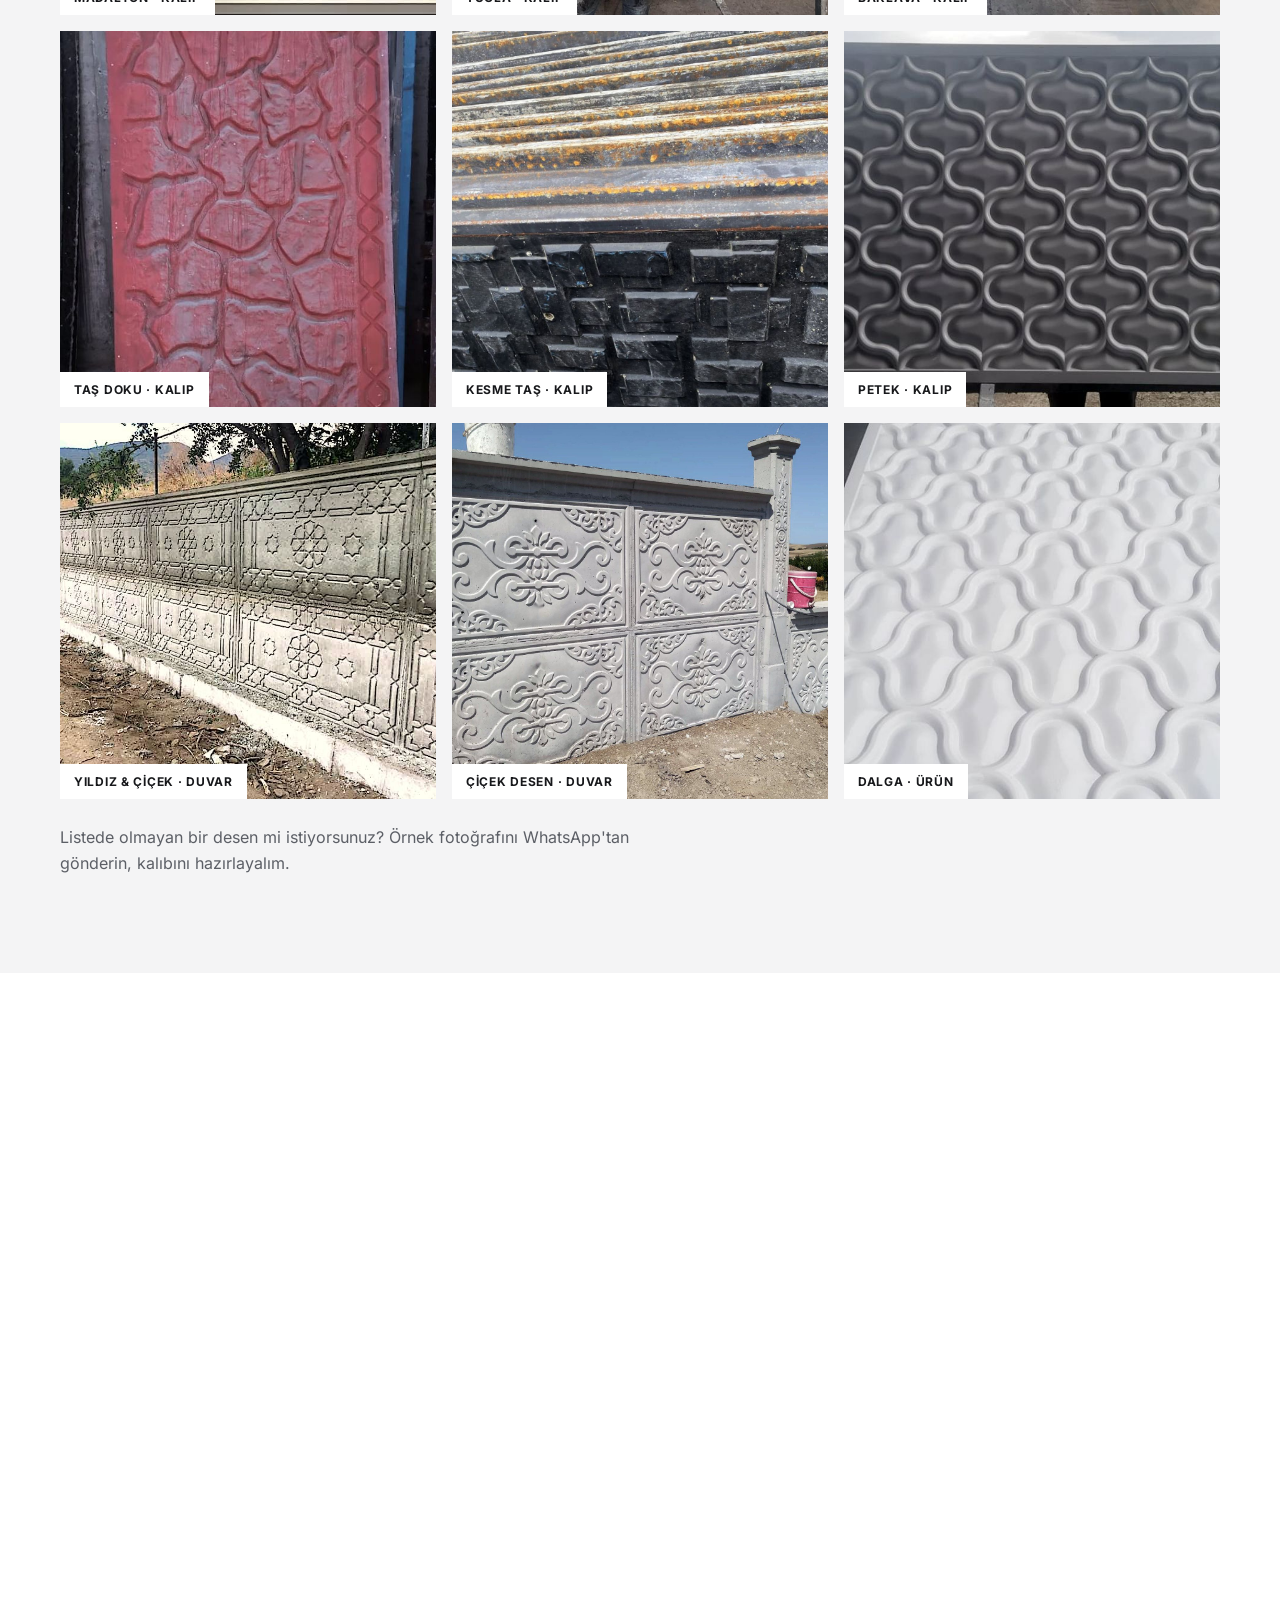
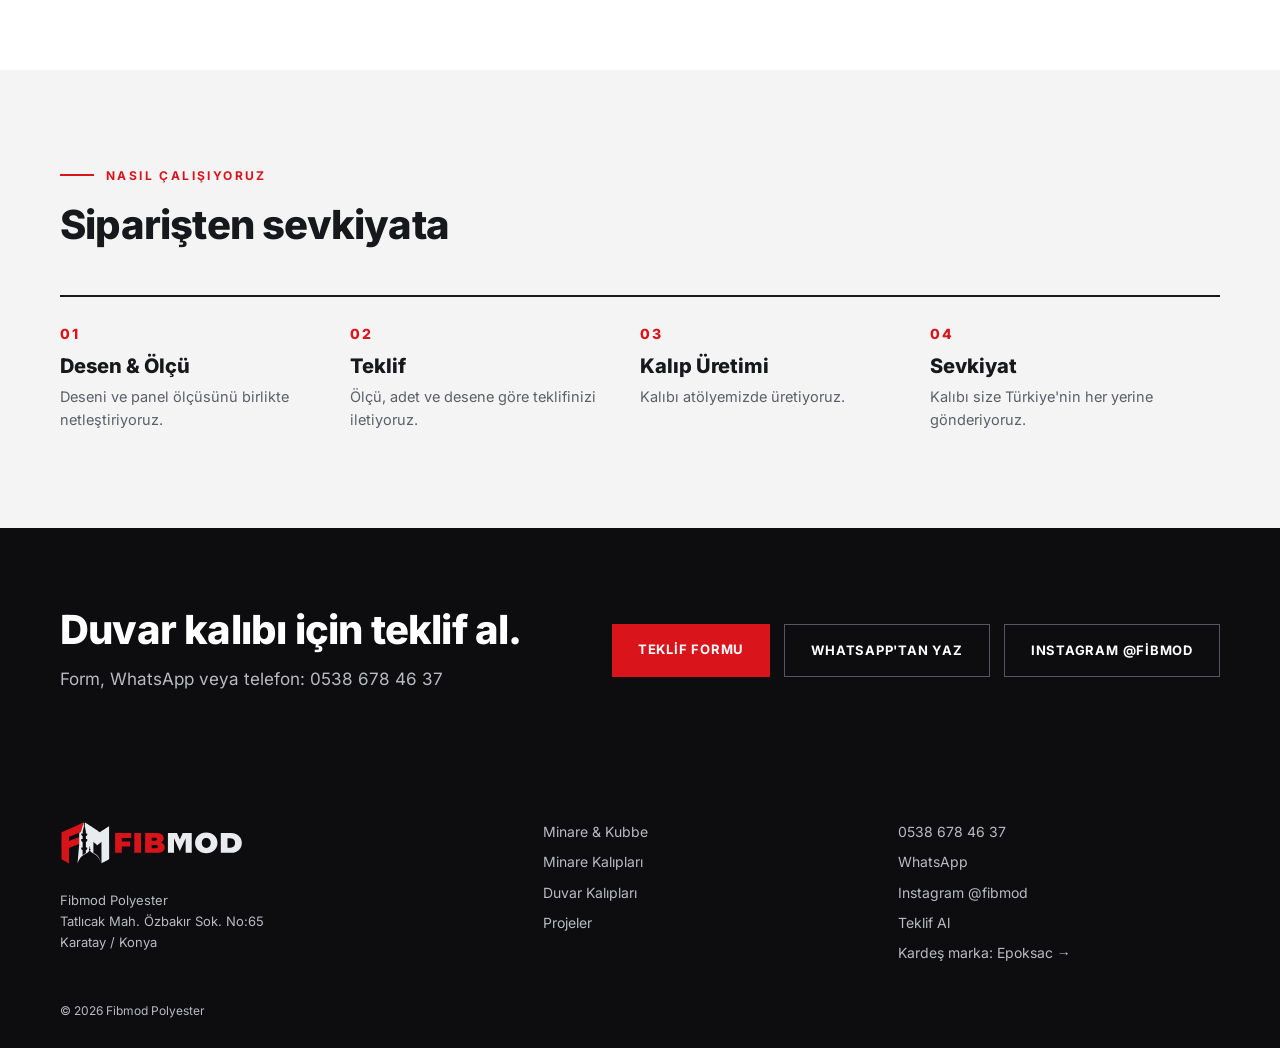
==== commit cefcece1: "Add files via upload" ====
--- a/duvar-kalip.html
+++ b/duvar-kalip.html
@@ -10,11 +10,18 @@
 <meta property="og:description" content="Bahçe duvarı ve istinat panelleri için desenli duvar kalıbı üretimi. Ölçü ve desene özel, Türkiye geneli sevkiyat. Fibmod Polyester, Konya.">
 <meta property="og:image" content="https://fibmod.epoksac.com/f170.jpg">
 <meta property="og:type" content="website">
+<meta name="theme-color" content="#17181b">
+<meta http-equiv="Content-Security-Policy" content="default-src 'self'; img-src 'self' data:; style-src 'self' 'unsafe-inline'; script-src 'self'; font-src 'self'; connect-src 'none'; object-src 'none'; base-uri 'self'; form-action 'none'">
+<meta name="referrer" content="strict-origin-when-cross-origin">
+<meta property="og:locale" content="tr_TR">
+<meta property="og:site_name" content="Fibmod Polyester">
+<meta name="twitter:card" content="summary_large_image">
+<meta name="twitter:title" content="Duvar Kalıpları | Fibmod Polyester">
+<meta name="twitter:description" content="Bahçe duvarı ve istinat panelleri için desenli duvar kalıbı üretimi. Ölçü ve desene özel, Türkiye geneli sevkiyat. Fibmod Polyester, Konya.">
+<meta name="twitter:image" content="https://fibmod.epoksac.com/f170.jpg">
 <link rel="icon" type="image/svg+xml" href="favicon.svg">
-<link rel="preconnect" href="https://fonts.googleapis.com">
-<link rel="preconnect" href="https://fonts.gstatic.com" crossorigin>
-<link href="https://fonts.googleapis.com/css2?family=Inter:wght@400;500;600;700;800&display=swap" rel="stylesheet">
-<link rel="stylesheet" href="fibmod.css?v=6">
+<link rel="preload" href="inter-latin-wght-normal.woff2" as="font" type="font/woff2" crossorigin>
+<link rel="stylesheet" href="fibmod.css?v=7">
 
 </head>
 <body class="sub">
@@ -29,7 +36,7 @@
 <div><p class="eyebrow">Kalıp Üretimi</p><h1>Duvar Kalıpları</h1>
 <p class="lead">Bahçe duvarı ve istinat panelleri için desenli duvar kalıbı. Deseni ve ölçüyü siz belirleyin, kalıbı atölyemizde üretip size gönderelim.</p>
 <div class="acts"><a class="btn btn-p wa" data-msg="Merhaba, duvar kalıbı için teklif almak istiyorum." href="#">Teklif Al</a><a class="btn btn-o" href="#desenler">Desenleri Gör</a></div></div>
-<div class="ph"><img src="f170.jpg" alt="Dalga desenli duvar kalıbı" style="object-position:50% 40%"></div></div></section>
+<div class="ph"><img width="903" height="1400" src="f170.jpg" alt="Dalga desenli duvar kalıbı" style="object-position:50% 40%"></div></div></section>
 
 <div class="fact"><div class="wrap">
 <div><b>Kendi atölyemizde</b><span>Karatay / Konya</span></div><div><b>Desene ve ölçüye özel</b><span>Projeye göre hazırlanır</span></div>
@@ -37,33 +44,33 @@
 
 <section class="blk"><div class="wrap">
 <div class="sec-h rv"><div><p class="eyebrow">Kalıp ve Sonuç</p><h2>Kalıptan çıkan duvar.</h2></div></div>
-<div class="pr rv"><div class="ph"><img src="f170.jpg" alt="Dalga desen kalıbı" style="object-position:50% 40%" loading="lazy"><span>Kalıp</span></div><div class="ar">→</div><div class="ph"><img src="f160.jpg" alt="Dalga desenli duvar" style="object-position:80% 40%" loading="lazy"><span>Uygulanmış duvar</span></div></div>
+<div class="pr rv"><div class="ph"><img width="903" height="1400" src="f170.jpg" alt="Dalga desen kalıbı" style="object-position:50% 40%" loading="lazy"><span>Kalıp</span></div><div class="ar">→</div><div class="ph"><img width="960" height="576" src="f160.jpg" alt="Dalga desenli duvar" style="object-position:80% 40%" loading="lazy"><span>Uygulanmış duvar</span></div></div>
 <p style="margin-top:22px;max-width:640px">Dalga deseni: kalıp plakası solda, aynı kalıpla yapılmış duvar sağda.</p>
-<div class="pr rv" style="margin-top:46px"><div class="ph"><img src="n199.jpg" alt="Petek desen kalıbı" style="object-position:50% 50%" loading="lazy"><span>Kalıp</span></div><div class="ar">→</div><div class="ph"><img src="n201.jpg" alt="Petek desenli ürün" style="object-position:50% 50%" loading="lazy"><span>Ürün</span></div></div>
+<div class="pr rv" style="margin-top:46px"><div class="ph"><img width="1400" height="630" src="n199.jpg" alt="Petek desen kalıbı" style="object-position:50% 50%" loading="lazy"><span>Kalıp</span></div><div class="ar">→</div><div class="ph"><img width="1400" height="630" src="n201.jpg" alt="Petek desenli ürün" style="object-position:50% 50%" loading="lazy"><span>Ürün</span></div></div>
 <p style="margin-top:22px;max-width:640px">Petek deseni: kalıp plakası solda, kalıptan çıkan panel sağda.</p>
 </div></section>
 
 <section class="blk alt" id="desenler"><div class="wrap"><div class="sec-h rv"><div><p class="eyebrow">Desenler</p><h2>Desen kataloğu</h2></div></div>
 <div class="sq rv">
-<div><img src="f170.jpg" alt="Dalga" style="object-position:50% 40%" loading="lazy"><span>Dalga · kalıp</span></div>
-<div><img src="f177.jpg" alt="Baklava ve dalga kalıbı" loading="lazy"><span>Baklava · kalıp</span></div>
-<div><img src="f195.jpg" alt="Taş doku kalıbı" loading="lazy"><span>Taş doku · kalıp</span></div>
-<div><img src="f139.jpg" alt="Madalyon kalıbı" loading="lazy"><span>Madalyon · kalıp</span></div>
-<div><img src="n213.jpg" alt="Tuğla desen kalıbı" loading="lazy"><span>Tuğla · kalıp</span></div>
-<div><img src="n219.jpg" alt="Baklava desen kalıbı" loading="lazy"><span>Baklava · kalıp</span></div>
-<div><img src="n221.jpg" alt="Taş desen kalıbı" style="object-position:50% 40%" loading="lazy"><span>Taş doku · kalıp</span></div>
-<div><img src="n253.jpg" alt="Kesme taş desen kalıbı" loading="lazy"><span>Kesme taş · kalıp</span></div>
-<div><img src="n199.jpg" alt="Petek kalıbı" style="object-position:50% 50%" loading="lazy"><span>Petek · kalıp</span></div>
-<div><img src="f190.jpg" alt="Yıldız ve çiçek desen" style="object-position:70% 30%" loading="lazy"><span>Yıldız &amp; çiçek · duvar</span></div>
-<div><img src="n954.jpg" alt="Çiçek desenli duvar" style="object-position:50% 50%" loading="lazy"><span>Çiçek desen · duvar</span></div>
-<div><img src="n200.jpg" alt="Dalga desenli panel" style="object-position:50% 40%" loading="lazy"><span>Dalga · ürün</span></div>
+<div><img width="903" height="1400" src="f170.jpg" alt="Dalga" style="object-position:50% 40%" loading="lazy"><span>Dalga · kalıp</span></div>
+<div><img width="1400" height="1035" src="f177.jpg" alt="Baklava ve dalga kalıbı" loading="lazy"><span>Baklava · kalıp</span></div>
+<div><img width="808" height="1400" src="f195.jpg" alt="Taş doku kalıbı" loading="lazy"><span>Taş doku · kalıp</span></div>
+<div><img width="1125" height="476" src="f139.jpg" alt="Madalyon kalıbı" loading="lazy"><span>Madalyon · kalıp</span></div>
+<div><img width="1400" height="1050" src="n213.jpg" alt="Tuğla desen kalıbı" loading="lazy"><span>Tuğla · kalıp</span></div>
+<div><img width="1400" height="1050" src="n219.jpg" alt="Baklava desen kalıbı" loading="lazy"><span>Baklava · kalıp</span></div>
+<div><img width="629" height="1400" src="n221.jpg" alt="Taş desen kalıbı" style="object-position:50% 40%" loading="lazy"><span>Taş doku · kalıp</span></div>
+<div><img width="1400" height="1050" src="n253.jpg" alt="Kesme taş desen kalıbı" loading="lazy"><span>Kesme taş · kalıp</span></div>
+<div><img width="1400" height="630" src="n199.jpg" alt="Petek kalıbı" style="object-position:50% 50%" loading="lazy"><span>Petek · kalıp</span></div>
+<div><img width="960" height="720" src="f190.jpg" alt="Yıldız ve çiçek desen" style="object-position:70% 30%" loading="lazy"><span>Yıldız &amp; çiçek · duvar</span></div>
+<div><img width="1200" height="1200" src="n954.jpg" alt="Çiçek desenli duvar" style="object-position:50% 50%" loading="lazy"><span>Çiçek desen · duvar</span></div>
+<div><img width="630" height="1400" src="n200.jpg" alt="Dalga desenli panel" style="object-position:50% 40%" loading="lazy"><span>Dalga · ürün</span></div>
 </div><p style="margin-top:26px;max-width:640px">Listede olmayan bir desen mi istiyorsunuz? Örnek fotoğrafını WhatsApp'tan gönderin, kalıbını hazırlayalım.</p></div></section>
 
 <section class="blk"><div class="wrap"><div class="sec-h rv"><div><p class="eyebrow">Sahadan</p><h2>Kalıplar sahada.</h2></div></div>
 <div class="sq rv">
-<div><img src="n246.jpg" alt="Sahada kurulu duvar kalıbı" style="object-position:50% 55%" loading="lazy"><span>Sahada kalıp</span></div>
-<div><img src="n247.jpg" alt="Sahada kurulu duvar kalıbı" style="object-position:50% 55%" loading="lazy"><span>Sahada kalıp</span></div>
-<div><img src="n245.jpg" alt="Sahada duvar kalıbı" style="object-position:50% 45%" loading="lazy"><span>Sahada kalıp</span></div>
+<div><img width="1050" height="1400" src="n246.jpg" alt="Sahada kurulu duvar kalıbı" style="object-position:50% 55%" loading="lazy"><span>Sahada kalıp</span></div>
+<div><img width="1050" height="1400" src="n247.jpg" alt="Sahada kurulu duvar kalıbı" style="object-position:50% 55%" loading="lazy"><span>Sahada kalıp</span></div>
+<div><img width="787" height="1400" src="n245.jpg" alt="Sahada duvar kalıbı" style="object-position:50% 45%" loading="lazy"><span>Sahada kalıp</span></div>
 </div></div></section>
 
 <section class="blk alt"><div class="wrap"><div class="sec-h rv"><div><p class="eyebrow">Nasıl Çalışıyoruz</p><h2>Siparişten sevkiyata</h2></div></div>
@@ -81,6 +88,6 @@
 <div><a href="tel:+905386784637">0538 678 46 37</a><a class="wa" href="#">WhatsApp</a><a href="https://www.instagram.com/fibmod/" target="_blank" rel="noopener">Instagram @fibmod</a><a href="iletisim.html#teklif">Teklif Al</a><a href="https://www.epoksac.com.tr/" rel="noopener">Kardeş marka: Epoksac →</a></div>
 </div><div class="wrap cp">© <span id="yr"></span> Fibmod Polyester</div></footer>
 <div class="lb" id="lb"><img alt=""></div>
-<script src="fibmod.js?v=6"></script>
+<script src="fibmod.js?v=7"></script>
 </body>
 </html>
--- a/fibmod.css
+++ b/fibmod.css
@@ -1,3 +1,5 @@
+@font-face{font-family:"Inter";font-style:normal;font-weight:100 900;font-display:swap;src:url(inter-latin-ext-wght-normal.woff2) format("woff2");unicode-range:U+0100-02BA,U+02BD-02C5,U+02C7-02CC,U+02CE-02D7,U+02DD-02FF,U+0304,U+0308,U+0329,U+1D00-1DBF,U+1E00-1E9F,U+1EF2-1EFF,U+2020,U+20A0-20AB,U+20AD-20C0,U+2113,U+2C60-2C7F,U+A720-A7FF}
+@font-face{font-family:"Inter";font-style:normal;font-weight:100 900;font-display:swap;src:url(inter-latin-wght-normal.woff2) format("woff2");unicode-range:U+0000-00FF,U+0131,U+0152-0153,U+02BB-02BC,U+02C6,U+02DA,U+02DC,U+0304,U+0308,U+0329,U+2000-206F,U+20AC,U+2122,U+2191,U+2193,U+2212,U+2215,U+FEFF,U+FFFD}
 
 :root{--bg:#fff;--bg2:#f4f4f5;--ink:#17181b;--soft:#5c5f66;--acc:#d9141b;--line:#dcdce0;--serif:"Inter",-apple-system,"Segoe UI",sans-serif;--sans:"Inter",-apple-system,"Segoe UI",sans-serif}
 *{box-sizing:border-box}html{scroll-behavior:smooth}
